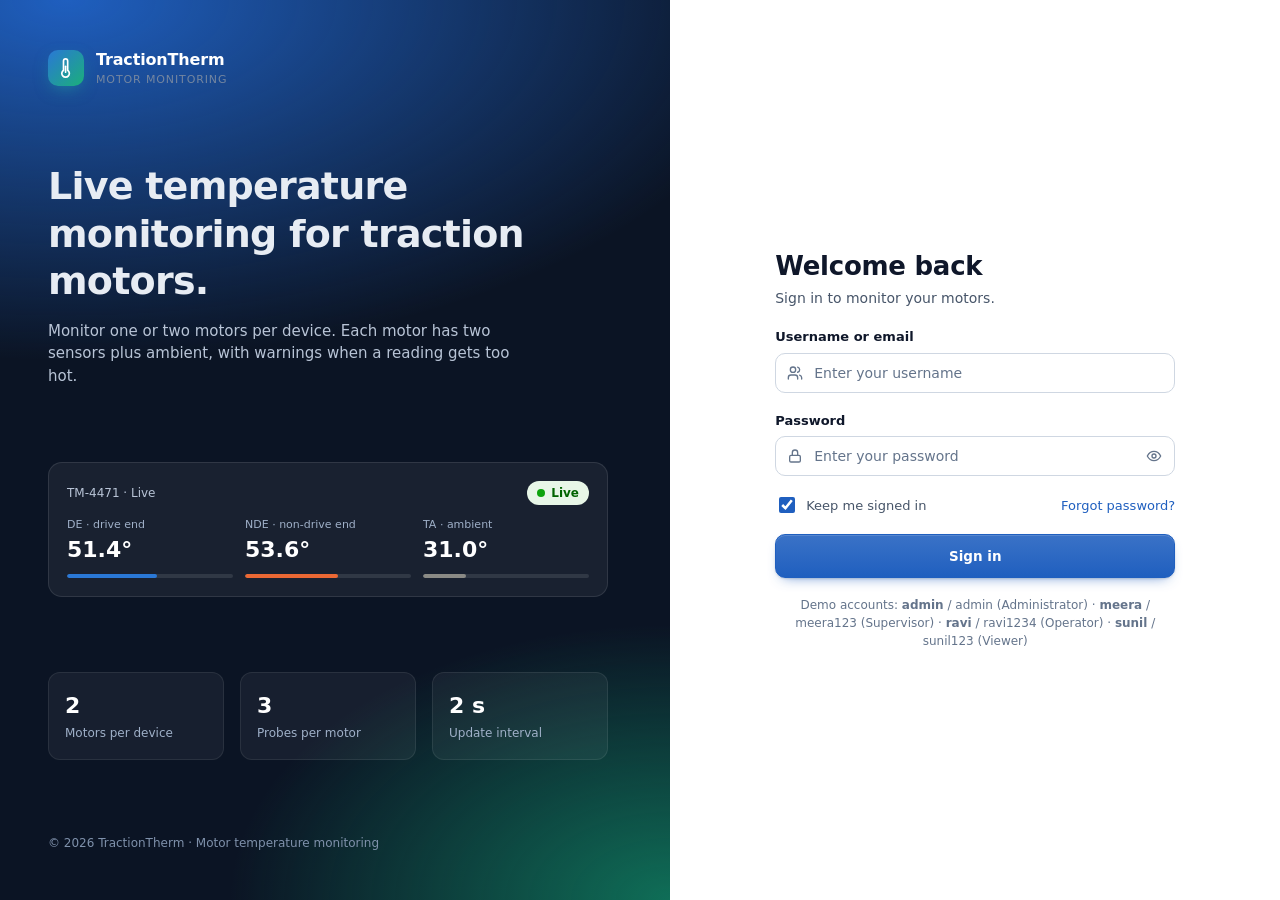
==== activity.html @ 3bf29962 "Condition type filters added" ====
<!doctype html>
<html lang="en">
<head>
  <meta charset="utf-8">
  <meta name="viewport" content="width=device-width, initial-scale=1">
  <title>Activity log · TractionTherm</title>
  <link rel="stylesheet" href="assets/css/style.css">
</head>
<body data-page="activity">
<div class="app">
  <aside class="sidebar" aria-label="Main navigation">
    <div class="brand">
      <div class="brand-mark"><i data-icon="thermo"></i></div>
      <div><div class="brand-name">TractionTherm</div><div class="brand-sub">Motor Monitoring</div></div>
    </div>
    <nav class="nav">
      <div class="nav-label">Monitoring</div>
      <a href="dashboard.html"><i data-icon="grid"></i>Dashboard<span class="count" data-alert-count hidden>0</span></a>
      <a href="monitor.html"><i data-icon="activity"></i>Monitor</a>
      <a href="reports.html"><i data-icon="report"></i>Reports</a>
      <div class="nav-label">Configuration</div>
      <a href="devices.html"><i data-icon="cpu"></i>Devices</a>
      <a href="motors.html"><i data-icon="motor"></i>Motors</a>
      <a href="settings.html"><i data-icon="sliders"></i>Settings</a>
      <div class="nav-label nav-admin">Administration</div>
      <a class="nav-admin" href="users.html"><i data-icon="users"></i>Users</a>
      <a class="nav-admin" href="roles.html"><i data-icon="key"></i>Roles &amp; Permissions</a>
      <a class="nav-act" href="activity.html" aria-current="page"><i data-icon="clock"></i>Activity log</a>
      <div class="nav-label">Account</div>
      <a href="index.html"><i data-icon="logout"></i>Sign out</a>
    </nav>
    <div class="sidebar-foot">
      <div class="sys-status"><span class="pulse"></span>Acquisition running</div>
      <div style="margin-top:4px">Sampling every 2 s · UI v1.0</div>
    </div>
  </aside>
  <div class="scrim"></div>

  <div class="main">
    <header class="topbar">
      <button class="icon-btn menu-btn" data-nav-toggle aria-label="Open menu"><i data-icon="menu"></i></button>
      <div class="topbar-title"><div class="crumbs">Administration</div><h1>Activity log</h1></div>
      <div class="topbar-actions">
        <span class="clock num" data-clock></span>
        <span class="live-tag hide-sm"><span class="pulse"></span>Live</span>
        <a class="icon-btn" href="dashboard.html" aria-label="Alerts"><i data-icon="bell"></i><span class="dot" data-alert-dot hidden></span></a>
        <button class="icon-btn" data-theme-toggle aria-label="Toggle theme"></button>
        <div class="user-chip"><span class="avatar">AP</span><span class="who"><b>Arun Prakash</b><span>Administrator</span></span></div>
      </div>
    </header>

    <main class="content">
      <div class="page-head">
        <div>
          <h2>Activity log</h2>
          <p>Everything done in TractionTherm · who did what, and when. Entries can't be edited or deleted.</p>
        </div>
        <div class="actions">
          <button class="btn btn-primary" id="actCsv" type="button"><i data-icon="download"></i>Download CSV</button>
        </div>
      </div>

      <section class="card summary-strip" id="actSummary" aria-label="Summary"></section>

      <section class="card card-body">
        <div class="toolbar act-filters">
          <div class="input-icon grow"><i data-icon="search"></i><input class="input" id="actSearch" type="search" placeholder="Search activity, motor, test ID, device or user" aria-label="Search activity"></div>
          <select class="select" id="actCat" aria-label="Category"></select>
          <select class="select" id="actUser" aria-label="User"></select>
          <select class="select" id="actPeriod" aria-label="Period">
            <option value="today">Today</option><option value="7">Last 7 days</option><option value="30">Last 30 days</option><option value="all" selected>All time</option>
          </select>
          <button class="btn btn-ghost btn-sm" id="actReset" type="button"><i data-icon="refresh"></i>Reset</button>
          <span class="muted" id="actCount" style="font-size:13px"></span>
        </div>
      </section>

      <section class="card">
        <div class="table-wrap">
          <table class="table responsive act-table">
            <thead><tr><th class="num">Time</th><th>User</th><th>Category</th><th>Activity</th></tr></thead>
            <tbody id="actRows" aria-live="polite"></tbody>
          </table>
        </div>
        <div class="card-foot" style="text-align:center"><button class="btn btn-sm" id="actMore" type="button" hidden>Show more</button></div>
      </section>
    </main>
  </div>
</div>
<script src="assets/js/app.js"></script>
</body>
</html>
---- assets/css/style.css ----
/* =========================================================
   TractionTherm — Train Motor Temperature Monitoring UI
   Shared stylesheet (all pages)
   ========================================================= */

/* ---------- Design tokens ---------- */
:root {
  color-scheme: light;
  --bg: #f3f5f8;
  --surface: #ffffff;
  --surface-2: #f7f9fb;
  --surface-3: #eef2f6;
  --border: #e2e7ee;
  --border-strong: #cfd7e2;
  --text: #0f172a;
  --text-2: #475569;
  --muted: #64748b;

  --primary: #1f5fbf;
  --primary-hover: #194f9f;
  --primary-soft: #e8f0fc;
  --primary-ink: #ffffff;

  --sidebar: #0d1726;
  --sidebar-2: #13213a;
  --sidebar-text: #b8c4d6;
  --sidebar-muted: #7486a0;

  /* status (fixed roles: always paired with icon + label) */
  --ok: #0ca30c;      --ok-text: #006300;   --ok-bg: #e7f6e7;
  --warn: #fab219;    --warn-text: #7a5000; --warn-bg: #fff4d9;
  --crit: #d03b3b;    --crit-text: #a92828; --crit-bg: #fcebeb;
  --off: #94a3b8;     --off-text: #475569;  --off-bg: #eef2f6;

  /* chart series: T1, T2, T3, T4 (validated for colour-blind separation), TA ambient = neutral */
  --series-1: #2a78d6;
  --series-2: #eb6834;
  --series-3: #1baf7a;
  --series-4: #a8388f;
  --series-amb: #8a8a85;
  --grid: #e1e0d9;
  --axis: #c3c2b7;
  --heat: #d9480f;   /* heatmap ramp end (mixed toward surface) */

  --radius-sm: 8px;
  --radius: 12px;
  --radius-lg: 16px;
  --shadow-sm: 0 1px 2px rgba(15, 23, 42, .06);
  --shadow: 0 1px 3px rgba(15, 23, 42, .06), 0 6px 16px -6px rgba(15, 23, 42, .08);
  --shadow-lg: 0 24px 48px -12px rgba(15, 23, 42, .25);

  --sidebar-w: 256px;
  --topbar-h: 64px;
  --font: system-ui, -apple-system, "Segoe UI", Roboto, "Helvetica Neue", Arial, sans-serif;
  --mono: ui-monospace, "SF Mono", "Cascadia Mono", Consolas, monospace;
}

@media (prefers-color-scheme: dark) {
  :root:not([data-theme="light"]) {
    color-scheme: dark;
    --bg: #0a111d;
    --surface: #111a29;
    --surface-2: #152033;
    --surface-3: #1b2840;
    --border: #22304a;
    --border-strong: #2e3e5c;
    --text: #e7ecf3;
    --text-2: #a9b5c7;
    --muted: #8593a8;
    --primary: #4b8df0;
    --primary-hover: #6aa1f3;
    --primary-soft: rgba(75, 141, 240, .14);
    --sidebar: #070d18;
    --sidebar-2: #0f1a2d;
    --ok-text: #3ccf3c;  --ok-bg: rgba(12, 163, 12, .16);
    --warn-text: #fab219; --warn-bg: rgba(250, 178, 25, .14);
    --crit-text: #f07c7c; --crit-bg: rgba(208, 59, 59, .18);
    --off-text: #a9b5c7; --off-bg: rgba(148, 163, 184, .12);
    --series-1: #3987e5;
    --series-2: #d95926;
    --series-3: #199e70;
    --series-4: #b84a9e;
    --series-amb: #9a9a94;
    --grid: #2c2c2a;
    --axis: #383835;
    --heat: #ff7a3d;
    --shadow: 0 1px 2px rgba(0, 0, 0, .4), 0 8px 20px -8px rgba(0, 0, 0, .5);
  }
}
:root[data-theme="dark"] {
  color-scheme: dark;
  --bg: #0a111d;
  --surface: #111a29;
  --surface-2: #152033;
  --surface-3: #1b2840;
  --border: #22304a;
  --border-strong: #2e3e5c;
  --text: #e7ecf3;
  --text-2: #a9b5c7;
  --muted: #8593a8;
  --primary: #4b8df0;
  --primary-hover: #6aa1f3;
  --primary-soft: rgba(75, 141, 240, .14);
  --sidebar: #070d18;
  --sidebar-2: #0f1a2d;
  --ok-text: #3ccf3c;  --ok-bg: rgba(12, 163, 12, .16);
  --warn-text: #fab219; --warn-bg: rgba(250, 178, 25, .14);
  --crit-text: #f07c7c; --crit-bg: rgba(208, 59, 59, .18);
  --off-text: #a9b5c7; --off-bg: rgba(148, 163, 184, .12);
  --series-1: #3987e5;
  --series-2: #d95926;
  --series-3: #199e70;
  --series-4: #b84a9e;
  --series-amb: #9a9a94;
  --grid: #2c2c2a;
  --axis: #383835;
  --heat: #ff7a3d;
  --shadow: 0 1px 2px rgba(0, 0, 0, .4), 0 8px 20px -8px rgba(0, 0, 0, .5);
}

/* ---------- Base ---------- */
*, *::before, *::after { box-sizing: border-box; }
html { -webkit-text-size-adjust: 100%; }
body {
  margin: 0;
  font-family: var(--font);
  font-size: 14px;
  line-height: 1.5;
  color: var(--text);
  background: var(--bg);
  -webkit-font-smoothing: antialiased;
}
h1, h2, h3, h4 { margin: 0; line-height: 1.25; font-weight: 650; letter-spacing: -.01em; }
p { margin: 0; }
a { color: var(--primary); text-decoration: none; }
a:hover { text-decoration: underline; }
img, svg { display: block; max-width: 100%; }
svg[aria-hidden="true"] { width: 1.15em; height: 1.15em; flex: none; }

button, input, select, textarea { font: inherit; color: inherit; }
:focus-visible { outline: 2px solid var(--primary); outline-offset: 2px; border-radius: 4px; }

.mono { font-family: var(--mono); font-size: .92em; }
.num { font-variant-numeric: tabular-nums; }
.muted { color: var(--muted); }

/* ---------- App shell ---------- */
.app { min-height: 100vh; display: flex; }

.sidebar {
  position: fixed; inset: 0 auto 0 0;
  width: var(--sidebar-w);
  background: var(--sidebar);
  color: var(--sidebar-text);
  display: flex; flex-direction: column;
  z-index: 40;
  transition: transform .25s ease;
}
.brand {
  display: flex; align-items: center; gap: 12px;
  height: var(--topbar-h);
  padding: 0 20px;
  border-bottom: 1px solid rgba(255, 255, 255, .06);
  color: #fff;
}
.brand-mark {
  width: 36px; height: 36px; flex: none;
  border-radius: 10px;
  display: grid; place-items: center;
  background: linear-gradient(135deg, #2a78d6, #1baf7a);
  color: #fff;
}
.brand-mark svg { width: 20px; height: 20px; }
.brand-name { font-weight: 700; font-size: 16px; letter-spacing: -.01em; }
.brand-sub { font-size: 11px; color: var(--sidebar-muted); text-transform: uppercase; letter-spacing: .08em; }

.nav { padding: 16px 12px; display: flex; flex-direction: column; gap: 2px; overflow-y: auto; flex: 1; }
.nav-label {
  font-size: 11px; text-transform: uppercase; letter-spacing: .08em;
  color: var(--sidebar-muted); padding: 14px 12px 6px;
}
.nav a {
  display: flex; align-items: center; gap: 12px;
  padding: 10px 12px;
  border-radius: 8px;
  color: var(--sidebar-text);
  font-weight: 500;
  text-decoration: none;
  transition: background .15s, color .15s;
}
.nav a svg { width: 18px; height: 18px; flex: none; opacity: .85; }
.nav a:hover { background: var(--sidebar-2); color: #fff; }
.nav a[aria-current="page"] { background: #1f5fbf; color: #fff; }
.nav a[aria-current="page"] svg { opacity: 1; }
.nav .count {
  margin-left: auto; font-size: 11px; font-weight: 600;
  padding: 1px 8px; border-radius: 999px;
  background: rgba(208, 59, 59, .9); color: #fff;
}
.sidebar-foot {
  padding: 16px;
  border-top: 1px solid rgba(255, 255, 255, .06);
  font-size: 12px; color: var(--sidebar-muted);
}
.sys-status { display: flex; align-items: center; gap: 8px; color: var(--sidebar-text); font-weight: 500; }

.main { flex: 1; min-width: 0; margin-left: var(--sidebar-w); display: flex; flex-direction: column; }

.topbar {
  position: sticky; top: 0; z-index: 30;
  height: var(--topbar-h);
  display: flex; align-items: center; gap: 16px;
  padding: 0 28px;
  background: color-mix(in srgb, var(--surface) 88%, transparent);
  backdrop-filter: saturate(1.4) blur(10px);
  -webkit-backdrop-filter: saturate(1.4) blur(10px);
  border-bottom: 1px solid var(--border);
}
.topbar-title { min-width: 0; }
.topbar-title h1 { font-size: 18px; white-space: nowrap; overflow: hidden; text-overflow: ellipsis; }
.crumbs { font-size: 12px; color: var(--muted); }
.topbar-actions { margin-left: auto; display: flex; align-items: center; gap: 8px; }
.clock { font-size: 13px; color: var(--text-2); padding: 0 8px; white-space: nowrap; }

.icon-btn {
  position: relative;
  width: 38px; height: 38px;
  display: inline-grid; place-items: center;
  border-radius: 10px;
  border: 1px solid var(--border);
  background: var(--surface);
  color: var(--text-2);
  cursor: pointer;
  transition: background .15s, color .15s, border-color .15s;
}
.icon-btn:hover { background: var(--surface-3); color: var(--text); }
.icon-btn svg { width: 18px; height: 18px; }
.icon-btn .dot {
  position: absolute; top: 7px; right: 8px;
  width: 8px; height: 8px; border-radius: 50%;
  background: var(--crit); box-shadow: 0 0 0 2px var(--surface);
}
.menu-btn { display: none; }

.user-chip {
  display: flex; align-items: center; gap: 10px;
  padding: 4px 10px 4px 4px;
  border-radius: 999px;
  border: 1px solid var(--border);
  background: var(--surface);
  color: var(--text);
  text-decoration: none;
}
.user-chip:hover { text-decoration: none; background: var(--surface-3); }
.avatar {
  width: 32px; height: 32px; flex: none;
  border-radius: 50%;
  display: grid; place-items: center;
  font-size: 12px; font-weight: 700;
  color: #fff;
  background: linear-gradient(135deg, #1f5fbf, #6250d6);
}
.user-chip .who { line-height: 1.2; }
.user-chip .who b { display: block; font-size: 13px; font-weight: 600; }
.user-chip .who span { font-size: 11px; color: var(--muted); }

.content { padding: 28px; display: flex; flex-direction: column; gap: 24px; max-width: 1600px; width: 100%; }

.scrim {
  position: fixed; inset: 0; z-index: 35;
  background: rgba(2, 6, 23, .5);
  opacity: 0; pointer-events: none;
  transition: opacity .2s;
}

/* ---------- Page header ---------- */
.page-head { display: flex; align-items: flex-end; justify-content: space-between; gap: 16px; flex-wrap: wrap; }
.page-head h2 { font-size: 22px; }
.page-head p { color: var(--text-2); margin-top: 4px; }
.page-head .actions { display: flex; gap: 8px; flex-wrap: wrap; }

/* ---------- Cards ---------- */
.card {
  background: var(--surface);
  border: 1px solid var(--border);
  border-radius: var(--radius);
  box-shadow: var(--shadow-sm);
  min-width: 0;
}
.card-head {
  display: flex; align-items: center; justify-content: space-between; gap: 12px;
  padding: 16px 20px;
  border-bottom: 1px solid var(--border);
  flex-wrap: wrap;
}
.card-head h3 { font-size: 15px; }
.card-head .sub { font-size: 12px; color: var(--muted); margin-top: 2px; }
.card-body { padding: 20px; }
.card-foot { padding: 12px 20px; border-top: 1px solid var(--border); display: flex; justify-content: flex-end; flex-wrap: wrap; gap: 8px; }

/* ---------- Grids ---------- */
.grid { display: grid; gap: 20px; }

.grid-devices { grid-template-columns: repeat(auto-fill, minmax(min(100%, 540px), 1fr)); }
.grid-device-cards { grid-template-columns: repeat(auto-fill, minmax(min(100%, 360px), 1fr)); }

.section-title { display: flex; align-items: baseline; justify-content: space-between; gap: 12px; margin-bottom: 12px; flex-wrap: wrap; }
.section-title h3 { font-size: 16px; }
.section-title span { font-size: 12px; color: var(--muted); }

.slot-list { list-style: none; margin: 0; padding: 6px 20px; flex: 1; }
.slot-list li { display: flex; align-items: center; gap: 12px; padding: 10px 0; border-bottom: 1px dashed var(--border); }
.slot-list li:last-child { border-bottom: 0; }
.slot-list li > div { min-width: 0; flex: 1; }
.slot-list li b { display: block; font-size: 13px; }
.slot-list li span:not(.badge):not(.device-ico) { font-size: 12px; color: var(--muted); }
.slot-list .device-ico svg { width: 16px; height: 16px; }

/* ---------- Badges / status ---------- */
.badge {
  display: inline-flex; align-items: center; gap: 6px;
  padding: 3px 10px;
  border-radius: 999px;
  font-size: 12px; font-weight: 600;
  white-space: nowrap;
  background: var(--surface-3); color: var(--text-2);
}
.badge svg { width: 13px; height: 13px; }
.badge.ok { background: var(--ok-bg); color: var(--ok-text); }
.badge.warn { background: var(--warn-bg); color: var(--warn-text); }
.badge.crit { background: var(--crit-bg); color: var(--crit-text); }
.badge.off { background: var(--off-bg); color: var(--off-text); }

.pulse {
  width: 8px; height: 8px; border-radius: 50%; flex: none;
  background: var(--ok);
  box-shadow: 0 0 0 0 rgba(12, 163, 12, .6);
  animation: pulse 2s infinite;
}
.pulse.off { background: var(--off); animation: none; box-shadow: none; }
@keyframes pulse {
  0% { box-shadow: 0 0 0 0 rgba(12, 163, 12, .55); }
  70% { box-shadow: 0 0 0 8px rgba(12, 163, 12, 0); }
  100% { box-shadow: 0 0 0 0 rgba(12, 163, 12, 0); }
}
.live-tag {
  display: inline-flex; align-items: center; gap: 8px;
  font-size: 12px; font-weight: 600; color: var(--ok-text);
  padding: 6px 12px; border-radius: 999px; background: var(--ok-bg);
}

/* ---------- Buttons ---------- */
.btn {
  display: inline-flex; align-items: center; justify-content: center; gap: 8px;
  height: 38px; padding: 0 16px;
  border-radius: 10px;
  border: 1px solid var(--border-strong);
  background: var(--surface);
  color: var(--text);
  font-weight: 600; font-size: 13.5px;
  cursor: pointer;
  white-space: nowrap;
  text-decoration: none;
  transition: background .15s, border-color .15s, color .15s, box-shadow .15s;
}
.btn:hover { background: var(--surface-3); text-decoration: none; }
.btn svg { width: 16px; height: 16px; }
.btn-primary { background: var(--primary); border-color: var(--primary); color: var(--primary-ink); }
.btn-primary:hover { background: var(--primary-hover); border-color: var(--primary-hover); }
/* draws the eye to a button after arriving from a link (e.g. a motor's report) */
.btn.is-flash { animation: btnFlash 0.8s ease-out 3; }
@keyframes btnFlash { 0% { box-shadow: 0 0 0 0 color-mix(in srgb, var(--primary) 60%, transparent); } 100% { box-shadow: 0 0 0 10px transparent; } }
@media (prefers-reduced-motion: reduce) { .btn.is-flash { animation: none; outline: 2px solid var(--primary); outline-offset: 2px; } }
.btn-danger { color: var(--crit-text); }
.btn-danger:hover { background: var(--crit-bg); border-color: var(--crit); }
.btn-ghost { border-color: transparent; background: transparent; color: var(--text-2); }
.btn-ghost:hover { background: var(--surface-3); color: var(--text); }
.btn-sm { height: 32px; padding: 0 12px; font-size: 12.5px; border-radius: 8px; }
.btn-block { width: 100%; height: 44px; }

/* ---------- Forms ---------- */
.field { display: flex; flex-direction: column; gap: 6px; min-width: 0; }
.field label, .field .label { font-size: 13px; font-weight: 600; color: var(--text); }
.field .hint { font-size: 12px; color: var(--muted); }
.input, .select {
  width: 100%; height: 40px;
  padding: 0 12px;
  border-radius: 10px;
  border: 1px solid var(--border-strong);
  background: var(--surface);
  color: var(--text);
  transition: border-color .15s, box-shadow .15s;
}
.select {
  appearance: none;
  padding-right: 36px;
  background-image: url("data:image/svg+xml,%3Csvg xmlns='http://www.w3.org/2000/svg' viewBox='0 0 24 24' fill='none' stroke='%2364748b' stroke-width='2' stroke-linecap='round' stroke-linejoin='round'%3E%3Cpath d='m6 9 6 6 6-6'/%3E%3C/svg%3E");
  background-repeat: no-repeat; background-position: right 10px center; background-size: 16px;
}
.input:focus, .select:focus { outline: none; border-color: var(--primary); box-shadow: 0 0 0 3px var(--primary-soft); }
.input::placeholder { color: var(--muted); }
.input-icon { position: relative; }
/* "Search in" picker joined to the search box */
.search-scope { display: flex; }
.search-scope .select { width: auto; flex: none; min-width: 150px; border-top-right-radius: 0; border-bottom-right-radius: 0; background-color: var(--surface-2); }
.search-scope .input-icon { flex: 1; min-width: 0; margin-left: -1px; }
.search-scope .input { border-top-left-radius: 0; border-bottom-left-radius: 0; }
.search-scope .select:focus, .search-scope .input:focus { position: relative; z-index: 1; }
@media (max-width: 480px) { .search-scope .select { min-width: 0; max-width: 42%; } }
.input-icon > svg { position: absolute; left: 12px; top: 50%; transform: translateY(-50%); width: 16px; height: 16px; color: var(--muted); pointer-events: none; }
.input-icon .input { padding-left: 38px; }
.input-icon .trail {
  position: absolute; right: 6px; top: 50%; transform: translateY(-50%);
  border: 0; background: none; color: var(--muted); cursor: pointer;
  width: 30px; height: 30px; display: grid; place-items: center; border-radius: 6px;
}
.input-icon .trail svg { width: 16px; height: 16px; }
.form-grid { display: grid; grid-template-columns: repeat(2, minmax(0, 1fr)); gap: 16px; }
.form-grid .full { grid-column: 1 / -1; }
.check { display: inline-flex; align-items: center; gap: 8px; font-size: 13px; color: var(--text-2); cursor: pointer; }
.check input { width: 16px; height: 16px; accent-color: var(--primary); }

.segmented {
  display: inline-flex; padding: 3px; gap: 3px;
  border-radius: 10px; background: var(--surface-3);
  border: 1px solid var(--border);
}
.segmented input { position: absolute; opacity: 0; pointer-events: none; }
.segmented label {
  padding: 6px 14px; border-radius: 8px;
  font-size: 13px; font-weight: 600; color: var(--text-2);
  cursor: pointer; white-space: nowrap;
}
.segmented input:checked + label { background: var(--surface); color: var(--text); box-shadow: var(--shadow-sm); }
.segmented input:focus-visible + label { outline: 2px solid var(--primary); }

.toolbar { display: flex; gap: 12px; align-items: center; flex-wrap: wrap; }
.toolbar .grow { flex: 1 1 240px; }

.fieldset {
  border: 1px solid var(--border); border-radius: var(--radius-sm);
  padding: 14px 16px 16px; margin: 0;
  display: grid; gap: 12px;
}
.fieldset legend { padding: 0 6px; font-size: 12px; font-weight: 700; color: var(--muted); text-transform: uppercase; letter-spacing: .06em; }
.fieldset[disabled] { opacity: .5; }

/* ---------- Tables ---------- */
.table-wrap { overflow-x: auto; }
.table { width: 100%; border-collapse: collapse; font-size: 13.5px; }
.table th {
  text-align: left; font-weight: 600; font-size: 12px;
  color: var(--muted); text-transform: uppercase; letter-spacing: .05em;
  padding: 12px 20px;
  background: var(--surface-2);
  border-bottom: 1px solid var(--border);
  white-space: nowrap;
}
.table td { padding: 14px 20px; border-bottom: 1px solid var(--border); vertical-align: middle; }
.table tr:last-child td { border-bottom: 0; }
.table tbody tr:hover { background: var(--surface-2); }
.table .num { text-align: right; white-space: nowrap; }

.row-actions { display: flex; gap: 4px; justify-content: flex-end; flex-wrap: nowrap; }

/* ---------- Device / motor panels ---------- */
.device-card { display: flex; flex-direction: column; }
.device-card .card-head { align-items: flex-start; }
.device-title { display: flex; align-items: center; gap: 12px; min-width: 0; }
.device-ico {
  width: 40px; height: 40px; flex: none; border-radius: 10px;
  display: grid; place-items: center;
  background: var(--primary-soft); color: var(--primary);
}
.device-ico svg { width: 20px; height: 20px; }
.device-title h3 { font-size: 15px; }
.device-title .sub { font-size: 12px; color: var(--muted); }

.motor-slots { display: grid; grid-template-columns: repeat(2, minmax(0, 1fr)); gap: 16px; padding: 20px; }

.motor-panel {
  border: 1px solid var(--border);
  border-radius: var(--radius-sm);
  background: var(--surface-2);
  overflow: hidden;
  display: flex; flex-direction: column;
}
.motor-panel.is-warn { border-color: color-mix(in srgb, var(--warn) 55%, var(--border)); }
.motor-panel.is-crit { border-color: color-mix(in srgb, var(--crit) 55%, var(--border)); }
.motor-panel-head {
  display: flex; align-items: center; justify-content: space-between; gap: 8px;
  padding: 12px 14px;
  border-bottom: 1px solid var(--border);
  background: var(--surface);
}
.motor-panel-head b { font-size: 14px; }
.motor-panel-head .slot { font-size: 11px; color: var(--muted); text-transform: uppercase; letter-spacing: .06em; display: block; }

.t-warn { color: var(--warn-text); }
.t-crit { color: var(--crit-text); }
.motor-panel-foot { margin-top: auto; padding: 10px 14px; border-top: 1px solid var(--border); display: flex; justify-content: space-between; align-items: center; font-size: 12px; color: var(--muted); gap: 8px; }

.empty-slot {
  border: 1.5px dashed var(--border-strong);
  border-radius: var(--radius-sm);
  display: grid; place-items: center; text-align: center;
  padding: 24px; color: var(--muted); min-height: 160px;
  gap: 6px; font-size: 13px;
}
.empty-slot svg { width: 24px; height: 24px; margin: 0 auto; }

.offline-mask { padding: 32px 20px; text-align: center; color: var(--muted); }
.offline-mask svg { width: 28px; height: 28px; margin: 0 auto 8px; }

.meta-list { display: grid; grid-template-columns: repeat(2, minmax(0, 1fr)); gap: 12px 16px; padding: 16px 20px; border-bottom: 1px solid var(--border); font-size: 13px; }
.meta-list dt { font-size: 11px; color: var(--muted); text-transform: uppercase; letter-spacing: .05em; }
.meta-list dd { margin: 2px 0 0; font-weight: 600; min-width: 0; overflow: hidden; text-overflow: ellipsis; white-space: nowrap; }

.signal { display: inline-flex; align-items: flex-end; gap: 2px; height: 14px; }
.signal i { width: 3px; background: var(--border-strong); border-radius: 1px; }
.signal i:nth-child(1) { height: 4px; } .signal i:nth-child(2) { height: 7px; }
.signal i:nth-child(3) { height: 10px; } .signal i:nth-child(4) { height: 14px; }
.signal i.on { background: var(--ok); }

/* ---------- Readings: large digital values ---------- */
.readings { display: grid; grid-template-columns: repeat(3, minmax(0, 1fr)); }
.reading { padding: 14px 14px 12px; min-width: 0; display: flex; flex-direction: column; gap: 2px; }
.reading + .reading { border-left: 1px solid var(--border); }
.reading.amb { background: color-mix(in srgb, var(--surface-3) 45%, transparent); }
.r-label { font-size: 12px; font-weight: 700; color: var(--text-2); text-transform: uppercase; letter-spacing: .05em; line-height: 1.3; }
.r-label small { display: block; font-size: 11px; font-weight: 500; text-transform: none; letter-spacing: 0; color: var(--muted); white-space: nowrap; overflow: hidden; text-overflow: ellipsis; }
.r-value { font-size: 30px; font-weight: 700; letter-spacing: -.02em; line-height: 1.15; margin-top: 6px; font-family: var(--mono); }
.r-value small { font-size: 14px; font-weight: 500; color: var(--muted); margin-left: 3px; font-family: var(--font); }
.r-sub { font-size: 12px; font-weight: 600; color: var(--text-2); }
.readings.lg { border-top: 1px solid var(--border); border-bottom: 1px solid var(--border); }
.readings.lg .reading { padding: 22px 24px 18px; }
.readings.lg .r-value { font-size: 48px; }
.readings.lg .r-value small { font-size: 18px; }
.readings.lg .r-sub { font-size: 14px; }
.motor-panel .readings { grid-template-columns: minmax(0, 1fr); border-bottom: 1px solid var(--border); background: var(--surface); }
.modal-body .readings { border: 1px solid var(--border); border-radius: var(--radius-sm); overflow: hidden; }

.verdict-pill { display: inline-flex; align-items: center; gap: 6px; padding: 5px 12px; border-radius: 8px; font-size: 13px; font-weight: 800; letter-spacing: .02em; text-transform: uppercase; white-space: nowrap; }
.verdict-pill svg { width: 15px; height: 15px; }
.verdict-pill.ok { background: var(--ok); color: #fff; }
.verdict-pill.warn { background: var(--warn); color: #0b0b0b; }
.verdict-pill.crit { background: var(--crit); color: #fff; }
.verdict-pill.off { background: var(--off-bg); color: var(--off-text); }

/* alarm banner: only motors that need action */
.alarm-bar { display: grid; gap: 8px; }
.alarm-row { display: grid; grid-template-columns: auto auto auto minmax(0, 1fr) auto; align-items: center; gap: 12px; padding: 12px 16px; border-radius: var(--radius); color: var(--text); text-decoration: none; border: 1px solid; }
.alarm-row:hover { text-decoration: none; filter: brightness(.98); }
.alarm-row svg { width: 20px; height: 20px; }
.alarm-row.crit { background: var(--crit-bg); border-color: color-mix(in srgb, var(--crit) 45%, transparent); }
.alarm-row.crit svg, .alarm-row.crit em { color: var(--crit-text); }
.alarm-row.warn { background: var(--warn-bg); border-color: color-mix(in srgb, var(--warn) 55%, transparent); }
.alarm-row.warn svg, .alarm-row.warn em { color: var(--warn-text); }
.alarm-row b { font-size: 15px; }
.alarm-where { font-size: 13px; color: var(--text-2); white-space: nowrap; }
.alarm-reason { font-size: 13px; color: var(--text); min-width: 0; overflow: hidden; text-overflow: ellipsis; white-space: nowrap; }
.alarm-row em { font-style: normal; font-weight: 800; font-size: 13px; text-transform: uppercase; letter-spacing: .03em; }

/* motor page header */
.motor-hero-card { overflow: hidden; }
.mh-top { display: flex; justify-content: space-between; align-items: flex-start; gap: 16px; padding: 20px 24px; flex-wrap: wrap; }
.mh-top h2 { font-size: 24px; font-family: var(--mono); letter-spacing: -.01em; }
.mh-verdict { display: flex; flex-direction: column; align-items: flex-end; gap: 6px; max-width: 420px; text-align: right; font-size: 13px; color: var(--text-2); }
.mh-verdict .verdict-pill { font-size: 16px; padding: 8px 16px; }
.mh-verdict .verdict-pill svg { width: 18px; height: 18px; }
.mh-foot { display: flex; flex-wrap: wrap; align-items: center; gap: 10px 24px; padding: 14px 24px; font-size: 13px; color: var(--text-2); }
.mh-foot b { color: var(--text); }
.mh-limits { flex: 1 1 320px; color: var(--muted); }
.mh-actions { display: flex; gap: 8px; }

/* ---------- Summary strip ---------- */

.summary-strip { display: grid; grid-template-columns: repeat(4, minmax(0, 1fr)); }
.summary-strip > div { padding: 18px 20px; border-right: 1px solid var(--border); }
.summary-strip > div:last-child { border-right: 0; }
.summary-strip span { font-size: 12px; color: var(--muted); display: flex; align-items: center; gap: 6px; }
.summary-strip b { font-size: 26px; display: block; margin-top: 4px; font-variant-numeric: tabular-nums; }
.summary-strip b small { font-size: 13px; font-weight: 500; color: var(--muted); line-height: 1.35; display: inline-block; }
.cell-stack { min-width: 0; }

/* ---------- Dialog ---------- */
dialog.modal {
  width: min(640px, calc(100vw - 32px));
  max-height: calc(100vh - 48px);
  padding: 0;
  border: 1px solid var(--border);
  border-radius: var(--radius-lg);
  background: var(--surface);
  color: var(--text);
  box-shadow: var(--shadow-lg);
}
dialog.modal::backdrop { background: rgba(2, 6, 23, .55); backdrop-filter: blur(2px); }
dialog.modal[open] { animation: pop .18s ease-out; display: flex; flex-direction: column; }
@keyframes pop { from { opacity: 0; transform: translateY(8px) scale(.98); } to { opacity: 1; transform: none; } }
.modal-head { display: flex; align-items: flex-start; justify-content: space-between; gap: 12px; padding: 20px 24px; border-bottom: 1px solid var(--border); }
.modal-head h3 { font-size: 17px; }
.modal-head p { font-size: 13px; color: var(--muted); margin-top: 2px; }
.modal-body { padding: 20px 24px; overflow-y: auto; min-height: 0; flex: 1 1 auto; display: grid; gap: 16px; }
.modal-foot { display: flex; justify-content: flex-end; gap: 8px; padding: 16px 24px; border-top: 1px solid var(--border); background: var(--surface-2); border-radius: 0 0 var(--radius-lg) var(--radius-lg); }

/* ---------- CRUD: dialogs, details, actions ---------- */
[hidden] { display: none !important; }
dialog.modal.small { width: min(420px, calc(100vw - 32px)); }
.confirm-box { margin: 0; padding: 28px 24px 20px; text-align: center; display: grid; gap: 10px; justify-items: center; }
.confirm-box h3 { font-size: 17px; }
.confirm-box p { color: var(--text-2); font-size: 13.5px; }
.confirm-ico { width: 52px; height: 52px; border-radius: 50%; display: grid; place-items: center; margin-bottom: 4px; }
.confirm-ico svg { width: 24px; height: 24px; }
.confirm-ico.crit { background: var(--crit-bg); color: var(--crit-text); }
.confirm-ico.warn { background: var(--warn-bg); color: var(--warn-text); }
.confirm-actions { display: grid; grid-template-columns: 1fr 1fr; gap: 8px; width: 100%; margin-top: 10px; }
.btn-danger-solid { background: var(--crit); border-color: var(--crit); color: #fff; }
.btn-danger-solid:hover { background: #b32f2f; border-color: #b32f2f; }
.btn:disabled { opacity: .45; cursor: not-allowed; }
.btn.btn-danger:disabled:hover { background: transparent; border-color: transparent; }

.detail-list { display: grid; grid-template-columns: repeat(2, minmax(0, 1fr)); gap: 14px 20px; margin: 0; }
.detail-list dt { font-size: 11px; color: var(--muted); text-transform: uppercase; letter-spacing: .05em; }
.detail-list dd { margin: 3px 0 0; font-weight: 600; min-width: 0; overflow-wrap: anywhere; }
.detail-title { font-size: 12px; font-weight: 700; color: var(--muted); text-transform: uppercase; letter-spacing: .06em; margin-bottom: 8px; }
.detail-slots { list-style: none; margin: 0; padding: 0; border: 1px solid var(--border); border-radius: var(--radius-sm); }
.detail-slots li { display: grid; grid-template-columns: 56px minmax(0, 1fr) auto auto; gap: 12px; align-items: center; padding: 10px 14px; font-size: 13px; }
.detail-slots li + li { border-top: 1px solid var(--border); }

.avatar.lg { width: 52px; height: 52px; font-size: 17px; }

.link-btn { border: 0; background: none; padding: 0; font: inherit; font-weight: 600; color: var(--text); cursor: pointer; text-align: left; }
.link-btn:hover { color: var(--primary); text-decoration: underline; }
.slot-link { border: 0; background: none; padding: 0; text-align: left; cursor: pointer; min-width: 0; flex: 1; color: inherit; }
.slot-link b { display: block; font-size: 13px; }
.slot-link span { font-size: 12px; color: var(--muted); }
.slot-link:hover b { color: var(--primary); text-decoration: underline; }

.table tr.is-active { background: var(--primary-soft); }
.table tr.is-active:hover { background: var(--primary-soft); }
.empty-state { padding: 40px 20px; text-align: center; display: grid; justify-items: center; gap: 8px; color: var(--text-2); }
.empty-state > svg { width: 36px; height: 36px; color: var(--muted); }
.empty-state h3 { font-size: 16px; color: var(--text); }
.empty-state .btn { margin-top: 6px; }
.input-unit { position: relative; }
.input-unit .input { padding-right: 44px; }
.input-unit span { position: absolute; right: 12px; top: 50%; transform: translateY(-50%); font-size: 12px; color: var(--muted); pointer-events: none; }
.switch-row { height: 40px; }
.card-head .toolbar .input-icon { width: 220px; }

/* ---------- Toast ---------- */
.toast {
  position: fixed; right: 20px; bottom: 20px; z-index: 60;
  display: flex; align-items: center; gap: 10px;
  padding: 12px 16px; border-radius: 12px;
  background: #0f172a; color: #fff;
  box-shadow: var(--shadow-lg);
  font-size: 13px; font-weight: 500;
  transform: translateY(20px); opacity: 0; pointer-events: none;
  transition: transform .2s, opacity .2s;
}
.toast.show { transform: none; opacity: 1; }
.toast svg { width: 18px; height: 18px; color: #3ccf3c; }

/* ---------- Login ---------- */
.auth { min-height: 100vh; display: grid; grid-template-columns: minmax(0, 1.1fr) minmax(0, 1fr); }
.auth-visual {
  position: relative; overflow: hidden;
  background: radial-gradient(1200px 600px at 10% 0%, #1f5fbf 0%, transparent 60%),
              radial-gradient(800px 500px at 100% 100%, #0f6e57 0%, transparent 55%),
              #0b1424;
  color: #e7ecf3;
  padding: 48px;
  display: flex; flex-direction: column; justify-content: space-between; gap: 40px;
}
.auth-visual .brand { padding: 0; height: auto; border: 0; }
.auth-visual h2 { font-size: clamp(26px, 3vw, 38px); font-weight: 700; letter-spacing: -.02em; max-width: 520px; }
.auth-visual p.lead { color: #b8c4d6; font-size: 15px; max-width: 480px; margin-top: 14px; }
.auth-stats { display: grid; grid-template-columns: repeat(3, minmax(0, 1fr)); gap: 16px; max-width: 560px; }
.auth-stats div { padding: 16px; border-radius: 12px; background: rgba(255, 255, 255, .05); border: 1px solid rgba(255, 255, 255, .08); }
.auth-stats b { font-size: 22px; display: block; color: #fff; }
.auth-stats span { font-size: 12px; color: #9fb0c8; }
.auth-preview {
  max-width: 560px;
  padding: 18px; border-radius: 14px;
  background: rgba(255, 255, 255, .06); border: 1px solid rgba(255, 255, 255, .1);
  display: grid; grid-template-columns: repeat(3, minmax(0, 1fr)); gap: 12px;
}
.auth-preview .pv span { font-size: 11px; color: #9fb0c8; display: block; }
.auth-preview .pv b { font-size: 22px; color: #fff; font-variant-numeric: tabular-nums; }
.auth-preview .pv i { display: block; height: 4px; border-radius: 4px; margin-top: 8px; background: rgba(255, 255, 255, .1); overflow: hidden; }
.auth-preview .pv i::after { content: ""; display: block; height: 100%; width: var(--w, 50%); background: var(--c, #2a78d6); border-radius: 4px; }
.auth-preview .hd { grid-column: 1 / -1; display: flex; justify-content: space-between; align-items: center; font-size: 12px; color: #b8c4d6; }
.auth-foot { font-size: 12px; color: #7f91ab; }

.auth-form-wrap { display: grid; place-items: center; padding: 48px 24px; background: var(--surface); }
.auth-form { width: 100%; max-width: 400px; display: flex; flex-direction: column; gap: 18px; }
.auth-form h1 { font-size: 26px; }
.auth-form .lead { color: var(--text-2); margin-top: 6px; }
.auth-row { display: flex; justify-content: space-between; align-items: center; gap: 12px; flex-wrap: wrap; font-size: 13px; }
.divider { display: flex; align-items: center; gap: 12px; color: var(--muted); font-size: 12px; }
.divider::before, .divider::after { content: ""; flex: 1; height: 1px; background: var(--border); }
.form-error { display: none; padding: 10px 12px; border-radius: 10px; background: var(--crit-bg); color: var(--crit-text); font-size: 13px; font-weight: 500; }
.form-error.show { display: block; }
.mobile-brand { display: none; align-items: center; gap: 10px; }
.mobile-brand .brand-name { color: var(--text); }

/* =========================================================
   Responsive
   ========================================================= */

@media (max-width: 1200px) {

  .clock { display: none; }
}

/* Tablet: off-canvas sidebar */
@media (max-width: 1024px) {
  .sidebar { transform: translateX(-100%); box-shadow: var(--shadow-lg); }
  .nav-open .sidebar { transform: none; }
  .nav-open .scrim { opacity: 1; pointer-events: auto; }
  .main { margin-left: 0; }
  .menu-btn { display: inline-grid; }
  .topbar { padding: 0 20px; }
  .content { padding: 24px 20px; }
  .auth { grid-template-columns: 1fr; }
  .auth-visual { display: none; }
  .mobile-brand { display: flex; }
  .summary-strip { grid-template-columns: repeat(2, minmax(0, 1fr)); }
  .summary-strip > div:nth-child(2) { border-right: 0; }
  .summary-strip > div:nth-child(-n+2) { border-bottom: 1px solid var(--border); }
}

@media (max-width: 860px) {

  .user-chip .who { display: none; }
  .user-chip { padding: 3px; }

}

/* Phone */
@media (max-width: 640px) {
  body { font-size: 14px; }
  .topbar { padding: 0 16px; gap: 10px; }
  .topbar .crumbs { display: none; }
  .topbar-actions .hide-sm { display: none; }
  .content { padding: 20px 16px; gap: 20px; }
  .grid { gap: 16px; }

  .card-foot { padding: 12px 16px; }
  .device-card .card-foot .btn { flex: 1 1 auto; }
  .device-card .card-foot .btn-ghost { border-color: var(--border-strong); }

  .detail-list { grid-template-columns: minmax(0, 1fr); }
  .detail-slots li { grid-template-columns: 48px minmax(0, 1fr) auto; }
  .detail-slots li > .num { grid-column: 2 / -1; grid-row: 2; font-size: 12px; color: var(--text-2); }
  .card-head .toolbar, .card-head .toolbar .input-icon { width: 100%; }
  .card-head .toolbar .input-icon { flex: 1 1 160px; }

  .confirm-actions .btn { width: 100%; }

  .card-head { padding: 14px 16px; }
  .card-body { padding: 16px; }
  .motor-slots { grid-template-columns: minmax(0, 1fr); padding: 16px; }
  .meta-list { padding: 14px 16px; }

  .page-head h2 { font-size: 19px; }
  .page-head .actions { width: 100%; }
  .page-head .actions .btn { flex: 1; }
  .form-grid { grid-template-columns: minmax(0, 1fr); }
  .modal-head, .modal-body, .modal-foot { padding-left: 16px; padding-right: 16px; }
  .modal-foot { flex-wrap: wrap; }
  .modal-foot .btn { flex: 1; }
  /* a secondary action (Reset defaults, Register new motor) gets its own row below the main buttons */
  .modal-foot .btn-ghost { flex: 1 0 100%; order: 2; margin-right: 0 !important; }
  .toast { left: 16px; right: 16px; }

  /* tables become stacked cards */
  .table.responsive thead { display: none; }
  .table.responsive, .table.responsive tbody, .table.responsive tr, .table.responsive td { display: block; width: 100%; }
  .table.responsive tr { padding: 12px 16px; border-bottom: 1px solid var(--border); }
  .table.responsive tr:last-child { border-bottom: 0; }
  .table.responsive td { display: flex; justify-content: space-between; align-items: center; gap: 12px; padding: 6px 0; border: 0; text-align: right; }
  .table.responsive td::before { content: attr(data-label); font-size: 12px; font-weight: 600; color: var(--muted); text-align: left; flex: none; }
  .table.responsive td.lead-cell { padding-bottom: 10px; justify-content: flex-start; text-align: left; }
  .table.responsive td.lead-cell::before { display: none; }
  .table.responsive td .row-actions { justify-content: flex-end; }
  .summary-strip b { font-size: 22px; }

}

@media (prefers-reduced-motion: reduce) {
  *, *::before, *::after { animation: none !important; transition: none !important; }
}

@media print {
  .sidebar, .topbar, .page-head .actions, .toolbar, .toast, .viz-tip { display: none !important; }
  .main { margin-left: 0; }
  .card { box-shadow: none; break-inside: avoid; }
}

/* ---------- Readings / alarms on small screens ---------- */
@media (max-width: 860px) {
  .readings.lg .r-value { font-size: 38px; }
  .readings.lg .reading { padding: 18px 16px 14px; }
  .alarm-row { grid-template-columns: auto auto minmax(0, 1fr) auto; }
  .alarm-where { display: none; }
}
@media (max-width: 640px) {
  .reading { padding: 12px 10px 10px; }
  .r-label { font-size: 11px; }
  .r-label small { display: none; }
  .r-value { font-size: 22px; }
  .r-value small { font-size: 11px; margin-left: 1px; }
  .r-sub { font-size: 11px; }
  .readings.lg .reading { padding: 14px 10px 12px; }
  .readings.lg .r-value { font-size: 26px; }
  .readings.lg .r-value small { font-size: 12px; }
  .readings.lg .r-sub { font-size: 12px; }
  .mh-top, .mh-foot { padding-left: 16px; padding-right: 16px; }
  .mh-verdict { align-items: flex-start; text-align: left; max-width: none; }
  .mh-actions { width: 100%; }
  .mh-actions .btn { flex: 1; }
  .alarm-row { grid-template-columns: auto minmax(0, 1fr) auto; row-gap: 2px; padding: 10px 12px; }
  .alarm-reason { grid-column: 2 / -1; white-space: normal; font-size: 12px; }

}
@media (max-width: 360px) {
  .r-value { font-size: 19px; }
  .readings.lg .r-value { font-size: 22px; }
}

/* motor cards on the dashboard: readings stacked as meter rows (label left, value right) */
.motor-panel .reading { display: grid; grid-template-columns: minmax(0, 1fr) auto; grid-template-areas: "label value" "sub value"; align-items: center; column-gap: 12px; padding: 10px 14px; }
.motor-panel .reading + .reading { border-left: 0; border-top: 1px solid var(--border); }
.motor-panel .r-label { grid-area: label; }
.motor-panel .r-label small { display: none; }
.motor-panel .r-value { grid-area: value; margin: 0; font-size: 26px; text-align: right; }
.motor-panel .r-sub { grid-area: sub; }
@media (max-width: 640px) {
  .motor-panel .r-value { font-size: 24px; }
  .motor-panel .r-value small { font-size: 12px; }
}

/* motor register: keep IDs on one line; drop secondary columns on tablet / phone */
#motorTable .lead-cell b { white-space: nowrap; }
.col-alt { display: none; }
@media (max-width: 1100px) {
  .col-opt { display: none !important; }
  .col-alt { display: inline; }
}

/* phone alarm rows: icon · motor · result on the first line, reason underneath */
@media (max-width: 640px) {
  .alarm-row > svg { grid-column: 1; grid-row: 1; }
  .alarm-row > b { grid-column: 2; grid-row: 1; }
  .alarm-row > em { grid-column: 3; grid-row: 1; }
  .alarm-row > .alarm-reason { grid-column: 2 / -1; grid-row: 2; }
}

/* =========================================================
   Graphs
   ========================================================= */
.legend { display: flex; gap: 14px; flex-wrap: wrap; font-size: 12px; color: var(--text-2); }
.legend span { display: inline-flex; align-items: center; gap: 6px; }
.legend i { width: 14px; height: 3px; border-radius: 2px; display: inline-block; }
.legend i.dash { height: 0; border-top: 2px dashed var(--crit); background: none; }

/* line chart */
.chart { position: relative; width: 100%; }
.chart svg { width: 100%; height: auto; display: block; overflow: visible; }
.chart .gridline { stroke: var(--grid); stroke-width: 1; }
.chart .baseline { stroke: var(--axis); stroke-width: 1; }
.chart .tick-label { fill: var(--muted); font-size: 11px; font-variant-numeric: tabular-nums; }
.chart .line { fill: none; stroke-width: 2; stroke-linejoin: round; stroke-linecap: round; }
.chart .end-label { font-size: 11px; font-weight: 600; fill: var(--text-2); font-variant-numeric: tabular-nums; }
.chart .limit { stroke: var(--crit); stroke-width: 1.5; stroke-dasharray: 6 4; }
.chart .limit-warn { stroke: var(--warn); stroke-width: 1.5; stroke-dasharray: 6 4; }
.chart .limit-label { font-size: 11px; font-weight: 600; paint-order: stroke; stroke: var(--surface); stroke-width: 3px; }
.chart .limit-t { fill: var(--crit-text); }
.chart .limit-warn-t { fill: var(--warn-text); }
.chart .crosshair { stroke: var(--text-2); stroke-width: 1; opacity: .5; }
.chart .hover-dot { stroke: var(--surface); stroke-width: 2; }
.chart-tip { position: absolute; z-index: 5; pointer-events: none; min-width: 170px; padding: 10px 12px; border-radius: 10px; background: var(--surface); border: 1px solid var(--border); box-shadow: var(--shadow); font-size: 12px; opacity: 0; transition: opacity .12s; }
.chart-tip.show { opacity: 1; }
.chart-tip .t { font-weight: 600; margin-bottom: 6px; color: var(--text); }
.chart-tip .r { display: flex; align-items: center; gap: 8px; color: var(--text-2); }
.chart-tip .r b { margin-left: auto; color: var(--text); font-variant-numeric: tabular-nums; }
.chart-tip .sw { width: 10px; height: 3px; border-radius: 2px; }

/* shared hover tooltip */
.viz-tip { position: fixed; z-index: 70; pointer-events: none; min-width: 140px; max-width: 260px; padding: 9px 12px; border-radius: 10px; background: var(--surface); color: var(--text-2); border: 1px solid var(--border); box-shadow: var(--shadow); font-size: 12px; line-height: 1.5; opacity: 0; transition: opacity .1s; }
.viz-tip.show { opacity: 1; }
.viz-tip b { display: block; color: var(--text); margin-bottom: 2px; }

/* run-trend line in each dashboard motor card */
.panel-trend { display: flex; align-items: center; gap: 10px; padding: 8px 14px; border-bottom: 1px solid var(--border); background: var(--surface); }
.panel-trend > span { font-size: 11px; font-weight: 700; color: var(--muted); text-transform: uppercase; letter-spacing: .05em; white-space: nowrap; }
svg.spark { flex: 1; height: 32px; width: 100%; display: block; overflow: visible; }
svg.spark path { fill: none; stroke-width: 2; stroke-linejoin: round; stroke-linecap: round; }
svg.spark .spark-fail { stroke: var(--crit); stroke-width: 1; stroke-dasharray: 3 3; opacity: .7; }

/* rise-by-motor grouped bars */
.rb { display: grid; gap: 4px; }
.rb-row { display: grid; grid-template-columns: 150px minmax(0, 1fr) 96px; gap: 14px; align-items: center; padding: 6px 4px; border-radius: 8px; color: inherit; text-decoration: none; }
a.rb-row:hover { background: var(--surface-2); text-decoration: none; }
.rb-label { min-width: 0; line-height: 1.25; }
.rb-label b { display: block; font-size: 14px; font-family: var(--mono); }
.rb-label span { font-size: 11px; color: var(--muted); white-space: nowrap; overflow: hidden; text-overflow: ellipsis; display: block; }
.rb-track { position: relative; display: grid; gap: 3px; padding: 4px 0; }
.rb-bar { display: block; height: 10px; border-radius: 0 4px 4px 0; min-width: 2px; transition: width .6s ease; }
.rb-mark { position: absolute; top: -2px; bottom: -2px; width: 0; border-left: 2px dashed; }
.rb-mark.warn { border-color: var(--warn); }
.rb-mark.fail { border-color: var(--crit); }
.rb-val { display: flex; align-items: center; justify-content: flex-end; gap: 6px; font-weight: 700; font-variant-numeric: tabular-nums; }
.rb-head, .rb-axis { padding-top: 0; padding-bottom: 0; }
.rb-labels, .rb-ticks { height: 16px; display: block; font-size: 11px; color: var(--muted); }
.rb-labels span, .rb-ticks span { position: absolute; transform: translateX(-50%); white-space: nowrap; font-variant-numeric: tabular-nums; }
.rb-labels span { color: var(--warn-text); font-weight: 600; }
.rb-labels span.fail { color: var(--crit-text); }
.rb-ticks span:first-child { transform: none; }
.rb-unit { font-size: 11px; color: var(--muted); text-align: right; }
.v-dot { display: inline-grid; place-items: center; width: 20px; height: 20px; border-radius: 50%; }
.v-dot svg { width: 13px; height: 13px; }
.v-dot.ok { background: var(--ok-bg); color: var(--ok-text); }
.v-dot.warn { background: var(--warn-bg); color: var(--warn-text); }
.v-dot.crit { background: var(--crit-bg); color: var(--crit-text); }



@media (max-width: 860px) {
  .rb-row { grid-template-columns: 110px minmax(0, 1fr) 76px; gap: 10px; }
}
@media (max-width: 640px) {
  .rb-row { grid-template-columns: 76px minmax(0, 1fr) 64px; gap: 8px; padding: 6px 0; }
  .rb-label b { font-size: 12px; }
  .rb-label span { display: none; }
  .rb-val { font-size: 12px; gap: 4px; }
  .v-dot { width: 16px; height: 16px; }
  .rb-ticks span:nth-child(even) { display: none; }
  .rb-labels span { font-size: 10px; }
  .rb-labels span:not(.fail) { display: none; }

  .panel-trend { padding: 8px 10px; }
}
@media print {
  .chart-tip, .viz-tip { display: none !important; }
}

@media (max-width: 420px) { .hide-xs { display: none; } }

/* =========================================================
   Condition analysis graphics
   ========================================================= */
.grid-pair { grid-template-columns: repeat(2, minmax(0, 1fr)); align-items: start; }
.grid-pair > [hidden] { display: none; }
.grid-pair:has(> #cmpCard[hidden]) { grid-template-columns: minmax(0, 1fr); }

/* predicted lines + now marker in line charts */
.chart .line.predicted { stroke-dasharray: 5 4; opacity: .85; }
.chart .now-line { stroke: var(--text-2); stroke-width: 1; stroke-dasharray: 2 3; opacity: .7; }
.chart .now-label { font-size: 11px; font-weight: 600; fill: var(--muted); }
.legend i.pred { height: 0; border-top: 2px dashed var(--text-2); background: none; }

/* progress ring */
svg.ring { display: block; flex: none; }
.ring-track { fill: none; stroke: var(--surface-3); stroke-width: 7; }
.ring-arc { fill: none; stroke-width: 7; stroke-linecap: round; transition: stroke-dasharray .6s ease; }
.ring-val { font-size: 17px; font-weight: 700; fill: var(--text); font-variant-numeric: tabular-nums; }
.ring-sub { font-size: 10px; fill: var(--muted); text-transform: uppercase; letter-spacing: .04em; }
svg.ring[width="58"] .ring-val { font-size: 13px; }
svg.ring[width="58"] .ring-sub { display: none; }
svg.ring[width="58"] .ring-track, svg.ring[width="58"] .ring-arc { stroke-width: 6; }

/* bars with predicted-final outline (dashboard + condition card) */
.rb-lane { position: relative; display: block; height: 10px; }
.rb-lane .rb-bar { position: relative; height: 10px; }
.rb-ghost { position: absolute; left: 0; top: 0; bottom: 0; border: 1.5px dashed; border-left: 0; border-radius: 0 4px 4px 0; opacity: .75; }

/* dashboard motor card: heating row */
.panel-heat { display: flex; align-items: center; gap: 12px; padding: 10px 14px; }
.ph-text { flex: 1; min-width: 0; display: grid; line-height: 1.35; }
.ph-text span { font-size: 12px; color: var(--text-2); }
.ph-text b { font-size: 14px; }
.ph-text small { font-size: 11px; color: var(--muted); }
.panel-heat a { align-self: flex-end; font-size: 13px; white-space: nowrap; }

/* dashboard summary: condition split bar under the tiles */
.summary-strip .cond-split { grid-column: 1 / -1; display: flex; gap: 2px; height: 8px; padding: 0; margin: 0 20px 16px; border: 0; border-radius: 4px; overflow: hidden; }
.cond-split span { display: block; height: 100%; }
.cond-split .ok { background: var(--ok); } .cond-split .warn { background: var(--warn); } .cond-split .crit { background: var(--crit); }

/* condition card (motors page) */
.cond-grid { display: grid; grid-template-columns: minmax(0, 1.05fr) minmax(0, .95fr) minmax(0, 1.1fr); }
.cond-block { padding: 18px 20px; min-width: 0; }
.cond-block + .cond-block { border-left: 1px solid var(--border); }
.cond-title { font-size: 12px; font-weight: 700; text-transform: uppercase; letter-spacing: .05em; color: var(--text-2); margin-bottom: 10px; }
.cond-title small { text-transform: none; letter-spacing: 0; font-weight: 500; color: var(--muted); margin-left: 4px; }
.cond-rings { display: flex; gap: 18px; justify-content: center; }
.fb-row { display: grid; grid-template-columns: 72px minmax(0, 1fr) auto; gap: 10px; align-items: center; padding: 5px 0; }
.fb-label { display: flex; align-items: center; gap: 6px; font-size: 12px; color: var(--text-2); white-space: nowrap; }
.fb-label i { width: 10px; height: 3px; border-radius: 2px; }
.fb-track { position: relative; height: 12px; }
.fb-track .rb-bar { position: absolute; left: 0; top: 1px; height: 10px; }
.fb-track .rb-ghost { top: 1px; bottom: 1px; }
.fb-val { font-size: 12px; color: var(--text-2); white-space: nowrap; }
.fb-val b { color: var(--text); }
.cond-facts { margin: 0; display: grid; gap: 2px; }
.cond-facts div { display: flex; justify-content: space-between; gap: 12px; padding: 8px 0; border-bottom: 1px dashed var(--border); font-size: 13px; }
.cond-facts div:last-child { border-bottom: 0; }
.cond-facts dt { color: var(--text-2); }
.cond-facts dt small, .cond-facts dd small { color: var(--muted); font-size: 11px; }
.cond-facts dd { margin: 0; font-weight: 700; text-align: right; font-variant-numeric: tabular-nums; }
.cond-checks { list-style: none; margin: 0; padding: 0; display: grid; gap: 2px; }
.cond-checks li { display: grid; grid-template-columns: auto minmax(0, 1fr) auto; gap: 10px; align-items: center; padding: 6px 0; font-size: 13px; }
.cc-name small { display: block; font-size: 11px; color: var(--muted); }
.cond-checks b { font-size: 13px; white-space: nowrap; }
.cond-checks li.warn b { color: var(--warn-text); } .cond-checks li.crit b { color: var(--crit-text); }

/* equilibrium gradient columns */
.gc-plot { position: relative; height: 180px; border-bottom: 1px solid var(--axis); background: repeating-linear-gradient(to bottom, transparent 0 35px, var(--grid) 35px 36px); }
.gc-col { position: absolute; bottom: 0; background: var(--series-1); border-radius: 4px 4px 0 0; min-height: 2px; }
.gc-col.ok { background: var(--ok); }
.gc-col b { position: absolute; top: 4px; left: 0; right: 0; text-align: center; font-size: 10px; color: #fff; font-weight: 700; }
.gc-eq { position: absolute; left: 0; right: 0; border-top: 2px dashed var(--ok); z-index: 1; pointer-events: none; }
.gc-eq em { position: absolute; right: 0; bottom: 3px; font-style: normal; font-size: 11px; font-weight: 600; color: var(--ok-text); background: var(--surface); padding: 0 4px; border-radius: 4px; }
.gc-x { display: flex; justify-content: space-between; font-size: 11px; color: var(--muted); margin-top: 6px; }

@media (max-width: 1200px) {
  .cond-grid { grid-template-columns: repeat(2, minmax(0, 1fr)); }
  .cond-block:nth-child(3) { grid-column: 1 / -1; border-left: 0; border-top: 1px solid var(--border); }
}
@media (max-width: 860px) {
  .grid-pair { grid-template-columns: minmax(0, 1fr); }
  .cond-grid { grid-template-columns: minmax(0, 1fr); }
  .cond-block + .cond-block { border-left: 0; border-top: 1px solid var(--border); }
}
@media (max-width: 640px) {
  .cond-block { padding: 16px; }
  .fb-row { grid-template-columns: 62px minmax(0, 1fr) auto; gap: 8px; }
  .summary-strip .cond-split { margin: 0 16px 14px; }
  .gc-plot { height: 150px; }
  .cond-facts div { font-size: 12px; }
}

.summary-strip > div:nth-child(4) { border-right: 0; }

/* =========================================================
   Monitor · Devices table · Motor management · Reports
   ========================================================= */
/* monitor: motor widgets are clickable; the one shown below is outlined */
.motor-panel[data-pick-motor] { cursor: pointer; transition: box-shadow .15s, border-color .15s; }
.motor-panel[data-pick-motor]:hover { border-color: var(--border-strong); }
.motor-panel.is-selected { border-color: var(--primary); box-shadow: 0 0 0 2px var(--primary-soft), 0 0 0 1px var(--primary); }
#detailTitle { scroll-margin-top: 80px; }

/* device + motor tables */
.cell-dev { display: flex; align-items: center; gap: 10px; min-width: 0; }
.cell-dev .device-ico { width: 34px; height: 34px; flex: none; }
.cell-dev b { display: block; }
.cell-dev span { font-size: 12px; color: var(--muted); }
.motor-chips { display: flex; flex-wrap: wrap; gap: 6px; align-items: center; }
.motor-chip { display: inline-flex; align-items: center; gap: 5px; padding: 2px 8px 2px 3px; border: 1px solid var(--border); border-radius: 999px; font-size: 12px; font-weight: 600; font-family: var(--mono); background: var(--surface-2); white-space: nowrap; }
.motor-chip .v-dot { width: 18px; height: 18px; }
.motor-chips .link-btn { display: inline-flex; align-items: center; gap: 3px; font-size: 12px; color: var(--primary); }
.motor-chips .link-btn svg { width: 13px; height: 13px; }
.chip-count { display: block; font-size: 11px; margin-top: 3px; }
.last-seen { display: block; font-size: 11px; margin-top: 3px; }
.device-table td, .motor-table td { vertical-align: middle; }
.motor-table td .link-btn { color: var(--primary); font-size: 12px; margin-left: 4px; }
@media (max-width: 1200px) { .row-actions .hide-sm { display: none; } }

/* report filters */
.report-filters { display: grid; grid-template-columns: repeat(3, minmax(0, 1fr)); gap: 14px 18px; }
.report-filters .field[hidden] { display: none; }
.report-filters .field.span-all { grid-column: 1 / -1; }
/* custom rules: quick rules from the alarm limits + [icon] [what] [comparison] [value + unit] [×] */
.rules { padding-top: 16px; border-top: 1px solid var(--border); gap: 12px; }
.rules-head { display: flex; justify-content: space-between; align-items: flex-end; gap: 12px; flex-wrap: wrap; }
.rules-head .hint { display: block; margin-top: 2px; }
.rule-chips { display: flex; flex-wrap: wrap; gap: 8px; align-items: center; }
.rule-chips-label { display: inline-flex; align-items: center; gap: 5px; font-size: 12px; font-weight: 600; color: var(--muted); margin-right: 2px; }
.rule-chips-label svg { width: 14px; height: 14px; color: var(--warn); }
.rule-chip { display: inline-flex; align-items: center; gap: 6px; height: 32px; padding: 0 12px 0 10px; border-radius: 999px; border: 1px dashed var(--border-strong); background: var(--surface); color: var(--text-2); font-size: 12.5px; font-weight: 600; cursor: pointer; transition: background .15s, border-color .15s, color .15s; }
.rule-chip svg { width: 14px; height: 14px; }
.rule-chip small { font-size: 10.5px; font-weight: 700; text-transform: uppercase; letter-spacing: .04em; padding: 1px 6px; border-radius: 999px; background: var(--surface-3); color: var(--muted); }
.rule-chip.tag-warn small { background: var(--warn-bg); color: var(--warn-text); }
.rule-chip.tag-crit small { background: var(--crit-bg); color: var(--crit-text); }
.rule-chip:hover { border-color: var(--primary); color: var(--primary); }
.rule-chip.on { border-style: solid; border-color: var(--primary); background: var(--primary-soft); color: var(--primary); }
.rule-rows { display: flex; flex-direction: column; gap: 8px; }
.rule-empty { margin: 0; padding: 14px 16px; border: 1px dashed var(--border-strong); border-radius: var(--radius-sm); background: var(--surface-2); color: var(--muted); font-size: 13px; }
.rule-row { display: grid; grid-template-columns: 40px minmax(0, 1.3fr) minmax(0, .9fr) minmax(0, 1.3fr) 40px; gap: 8px; align-items: center; padding: 8px; border: 1px solid var(--border); border-radius: var(--radius); background: var(--surface-2); }
.rule-ico { width: 40px; height: 40px; display: grid; place-items: center; border-radius: 10px; }
.rule-ico svg { width: 18px; height: 18px; }
.rule-temp { background: color-mix(in srgb, var(--series-2) 14%, transparent); color: var(--series-2); }
.rule-status { background: var(--ok-bg); color: var(--ok-text); }
.rule-motor { background: var(--primary-soft); color: var(--primary); }
.rule-row .btn { width: 40px; height: 40px; padding: 0; justify-content: center; }
.rule-between { display: grid; grid-template-columns: minmax(0, 1fr) auto minmax(0, 1fr); gap: 6px; align-items: center; }
.rule-between > span { font-size: 12px; color: var(--muted); }
.rule-row.is-na { opacity: .6; }
.rule-na { grid-column: 2 / -1; margin: 0; font-size: 12px; color: var(--muted); }
.rule-actions { display: flex; gap: 8px; flex-wrap: wrap; }
@media (max-width: 640px) {
  .rules-head .segmented { width: 100%; }
  .rules-head .segmented label { flex: 1; text-align: center; }
  .rule-row { grid-template-columns: 40px minmax(0, 1fr) 40px; }
  .rule-row .rule-op, .rule-row .rule-val, .rule-na { grid-column: 2 / 3; }
  .rule-row .btn { grid-row: 1; grid-column: 3; }
  /* quick rules: one swipeable row instead of a tall stack */
  .rule-chips { flex-wrap: nowrap; overflow-x: auto; margin: 0 -16px; padding: 2px 16px 6px; scrollbar-width: none; -webkit-mask-image: linear-gradient(90deg, #000 85%, transparent); mask-image: linear-gradient(90deg, #000 85%, transparent); }
  .rule-chips::-webkit-scrollbar { display: none; }
  .rule-chip, .rule-chips-label { flex: none; }
}
.report-card .table-wrap { max-height: 560px; overflow: auto; }
.report-card thead th { position: sticky; top: 0; z-index: 1; background: var(--surface-2); }
.report-table td, .report-table th { white-space: nowrap; }
.print-head { display: none; }
@media (max-width: 860px) { .report-filters { grid-template-columns: repeat(2, minmax(0, 1fr)); } }
@media (max-width: 640px) {
  .report-filters { grid-template-columns: minmax(0, 1fr); }
  .report-card .table-wrap { max-height: none; }
  .report-table td { white-space: normal; }
}

/* printed report: just the title block and the table */
@media print {
  body[data-page="reports"] .content > :not(.report-card) { display: none !important; }
  body[data-page="reports"] .report-card .card-head, body[data-page="reports"] .report-card .card-foot { display: none; }
  .print-head { display: block; padding: 0 0 10px; }
  .print-head h2 { font-size: 18px; margin: 0 0 4px; }
  .print-head p { font-size: 11px; color: #444; margin: 0 0 2px; }
  .report-card { border: 0; }
  .report-card .table-wrap { max-height: none; overflow: visible; }
  .report-table { font-size: 10px; }
  .report-table th, .report-table td { padding: 4px 6px; white-space: normal; }
  .report-table thead { display: table-header-group !important; }
  .report-table tr { display: table-row !important; }
  .report-table td, .report-table th { display: table-cell !important; text-align: left; }
  .report-table td::before { display: none !important; }
  .report-table .verdict-pill { padding: 0; background: none !important; color: #000 !important; font-size: 10px; }
  .report-table .verdict-pill svg { display: none; }
  .content { padding: 0; }
}

/* keep identifiers on one line; on laptops action buttons are icon-only so every action stays visible */
.cell-dev b, .cell-dev span, .motor-table .lead-cell b, .motor-chip { white-space: nowrap; }
.device-table td:nth-child(2), .motor-table td:nth-child(3) { white-space: nowrap; }
@media (max-width: 1500px) { .row-actions .hide-sm { display: none; } }
@media (max-width: 1400px) { .motor-table .col-opt, .device-table .col-opt { display: none; } }
@media (max-width: 640px) {
  .device-table td:nth-child(2), .motor-table td:nth-child(3) { white-space: normal; }
}

/* =========================================================
   Access control: controls the signed-in role may not use are hidden
   ========================================================= */
.no-perm-motors [data-add-motor], .no-perm-motors [data-edit-motor], .no-perm-motors [data-del-motor],
.no-perm-devices #addDevice, .no-perm-devices #resetDemo, .no-perm-devices [data-edit], .no-perm-devices [data-del],
.no-perm-limits [data-edit-limits], .no-perm-reports #repCsv, .no-perm-reports #repPrint,
.no-perm-users .nav-admin, .no-perm-motors .empty-slot .btn { display: none !important; }
.no-perm-trigger .trigger { pointer-events: none; opacity: .55; }

/* monitoring on / off switch */
.trigger { display: inline-flex; align-items: center; gap: 6px; padding: 3px 9px 3px 3px; border: 1px solid var(--border-strong); border-radius: 999px; background: var(--surface); font: inherit; font-size: 12px; font-weight: 700; color: var(--text-2); cursor: pointer; white-space: nowrap; }
.trigger i { width: 30px; height: 18px; border-radius: 999px; background: var(--surface-3); position: relative; transition: background .15s; flex: none; }
.trigger i::after { content: ""; position: absolute; top: 2px; left: 2px; width: 14px; height: 14px; border-radius: 50%; background: #fff; box-shadow: 0 1px 2px rgba(0,0,0,.25); transition: transform .15s; }
.trigger.on { border-color: color-mix(in srgb, var(--ok) 55%, var(--border)); color: var(--ok-text); }
.trigger.on i { background: var(--ok); }
.trigger.on i::after { transform: translateX(12px); }
.trigger:disabled { opacity: .5; cursor: not-allowed; }
.trigger:focus-visible { outline: 2px solid var(--primary); outline-offset: 2px; }
.mp-actions { display: flex; align-items: center; gap: 8px; flex-wrap: wrap; justify-content: flex-end; }
.mh-trigger { display: inline-flex; align-items: center; gap: 8px; font-size: 13px; font-weight: 600; color: var(--text-2); }

/* stopped run */
.verdict-pill.stop { background: var(--surface-3); color: var(--text-2); }
.v-dot.stop { background: var(--surface-3); color: var(--text-2); }
.motor-panel.is-stop .readings .r-value { color: var(--muted); }
.panel-heat.stopped { color: var(--text-2); }
.panel-heat.stopped > svg { width: 22px; height: 22px; flex: none; margin: 0 8px; color: var(--muted); }

/* users + roles */
.role-badge { display: inline-flex; align-items: center; padding: 3px 10px; border-radius: 999px; font-size: 12px; font-weight: 700; white-space: nowrap; }
.role-administrator { background: color-mix(in srgb, var(--primary) 16%, transparent); color: var(--primary); }
.role-supervisor { background: color-mix(in srgb, var(--series-2) 18%, transparent); color: color-mix(in srgb, var(--series-2) 75%, var(--text)); }
.role-operator { background: color-mix(in srgb, var(--series-3) 18%, transparent); color: color-mix(in srgb, var(--series-3) 70%, var(--text)); }
.role-viewer { background: var(--surface-3); color: var(--text-2); }
.user-table .avatar { width: 34px; height: 34px; flex: none; }
.you-tag { display: inline-block; margin-left: 6px; padding: 1px 7px; border-radius: 999px; background: var(--primary-soft); color: var(--primary); font-size: 11px; font-weight: 700; vertical-align: 1px; }
.role-grid { grid-template-columns: repeat(4, minmax(0, 1fr)); }
.role-card { padding: 18px; display: flex; flex-direction: column; gap: 10px; }
.role-card p { font-size: 13px; color: var(--text-2); margin: 0; flex: 1; }
.role-card .btn { align-self: flex-start; }
.role-top { display: flex; justify-content: space-between; align-items: center; gap: 8px; font-size: 12px; }
.role-meter { display: flex; align-items: center; gap: 10px; font-size: 12px; color: var(--text-2); }
.role-meter .bar { flex: 1; height: 6px; border-radius: 999px; background: var(--surface-3); overflow: hidden; display: block; }
.role-meter .bar i { display: block; height: 100%; border-radius: 999px; background: var(--primary); }
.perm-table th.perm-col, .perm-table td.perm-cell { text-align: center; width: 120px; }
.perm-note { display: block; font-size: 11px; color: var(--muted); }
.perm-check { display: inline-grid; cursor: pointer; }
.perm-check input { position: absolute; opacity: 0; pointer-events: none; }
.perm-check span { width: 24px; height: 24px; border-radius: 7px; border: 1.5px solid var(--border-strong); display: grid; place-items: center; color: transparent; background: var(--surface); transition: background .12s, border-color .12s; }
.perm-check span svg { width: 15px; height: 15px; }
.perm-check input:checked + span { background: var(--primary); border-color: var(--primary); color: #fff; }
.perm-check input:focus-visible + span { outline: 2px solid var(--primary); outline-offset: 2px; }
.perm-check.locked { cursor: not-allowed; }
.perm-check.locked input:checked + span { background: var(--surface-3); border-color: var(--border-strong); color: var(--text-2); }
.perm-list { list-style: none; margin: 0; padding: 0; display: grid; gap: 6px; font-size: 13px; }
.perm-list li { display: flex; align-items: center; gap: 8px; }
.perm-list svg { width: 16px; height: 16px; color: var(--ok-text); flex: none; }
@media (max-width: 1200px) { .role-grid { grid-template-columns: repeat(2, minmax(0, 1fr)); } }
@media (max-width: 640px) {
  .role-grid { grid-template-columns: minmax(0, 1fr); }
  .perm-table th, .perm-table td { padding: 10px 6px; font-size: 12px; }
  .perm-table th:first-child, .perm-table td:first-child { padding-left: 14px; }
  .perm-table th.perm-col, .perm-table td.perm-cell { width: auto; }
  /* role names read bottom-to-top so the columns stay checkbox-narrow and names never break mid-word */
  .perm-table th.perm-col { font-size: 10px; vertical-align: bottom; padding-top: 8px; padding-bottom: 8px; }
  .perm-table th.perm-col span { display: inline-block; writing-mode: vertical-rl; transform: rotate(180deg); white-space: nowrap; max-height: 130px; overflow: hidden; text-overflow: ellipsis; }
}

/* page sections never grow past the screen; wide tables scroll inside their card */
.content > * { min-width: 0; }
@media (max-width: 640px) {
  .perm-table th, .perm-table td { padding-left: 4px; padding-right: 4px; }
  .mh-actions { flex-wrap: wrap; }
  .mh-trigger { width: 100%; justify-content: space-between; }
}
.user-table .avatar { display: grid; place-items: center; border-radius: 50%; background: var(--primary); color: #fff; font-size: 12px; font-weight: 700; }

/* very wide screens: keep the content centred instead of hugging the left */
.content { margin-left: auto; margin-right: auto; }
.motor-panel-head b { white-space: nowrap; }

/* management tables stack into cards on landscape phones and small tablets too */
@media (max-width: 1100px) {
  .motor-table thead, .device-table thead, .user-table thead { display: none; }
  .motor-table, .motor-table tbody, .motor-table tr, .motor-table td,
  .device-table, .device-table tbody, .device-table tr, .device-table td,
  .user-table, .user-table tbody, .user-table tr, .user-table td { display: block; width: 100%; }
  .motor-table tr, .device-table tr, .user-table tr { padding: 12px 16px; border-bottom: 1px solid var(--border); }
  .motor-table tr:last-child, .device-table tr:last-child, .user-table tr:last-child { border-bottom: 0; }
  .motor-table td, .device-table td, .user-table td { display: flex; justify-content: space-between; align-items: center; gap: 12px; padding: 6px 0; border: 0; text-align: right; white-space: normal; }
  .motor-table td::before, .device-table td::before, .user-table td::before { content: attr(data-label); font-size: 12px; font-weight: 600; color: var(--muted); text-align: left; flex: none; }
  .motor-table td.lead-cell, .device-table td.lead-cell, .user-table td.lead-cell { padding-bottom: 10px; justify-content: flex-start; text-align: left; }
  .motor-table td.lead-cell::before, .device-table td.lead-cell::before, .user-table td.lead-cell::before { display: none; }
  .motor-table td .row-actions, .device-table td .row-actions, .user-table td .row-actions { justify-content: flex-end; }
  .motor-table td[colspan], .device-table td[colspan], .user-table td[colspan] { justify-content: center; }
  .motor-table td[colspan]::before, .device-table td[colspan]::before, .user-table td[colspan]::before { display: none; }
  .device-table .motor-chips { justify-content: flex-end; }
  .device-table .chip-count { text-align: right; }
  .device-table .cell-stack, .motor-table .cell-stack { flex: 1 1 auto; min-width: 0; }
}
@media (max-width: 640px) { #mpSwitch { width: 100% !important; } }
/* tablets: two cards per row instead of one long column */
@media (min-width: 641px) and (max-width: 1100px) {
  .motor-table tbody, .device-table tbody, .user-table tbody { display: grid; grid-template-columns: repeat(2, minmax(0, 1fr)); }
  .motor-table tr:nth-child(odd), .device-table tr:nth-child(odd), .user-table tr:nth-child(odd) { border-right: 1px solid var(--border); }
  .motor-table tr:nth-last-child(2):nth-child(odd), .device-table tr:nth-last-child(2):nth-child(odd), .user-table tr:nth-last-child(2):nth-child(odd) { border-bottom: 0; }
  .motor-table tr:last-child:nth-child(odd), .device-table tr:last-child:nth-child(odd), .user-table tr:last-child:nth-child(odd) { border-right: 0; }
  .motor-table tr:has(td[colspan]), .device-table tr:has(td[colspan]), .user-table tr:has(td[colspan]) { grid-column: 1 / -1; border-right: 0; }
  .motor-table tr, .device-table tr, .user-table tr { display: flex; flex-direction: column; }
  .motor-table td:last-child, .device-table td:last-child, .user-table td:last-child { margin-top: auto; }
}

/* =========================================================
   Three sensors per motor: DE + NDE on the motor, TA ambient
   ========================================================= */
.readings { grid-template-columns: repeat(3, minmax(0, 1fr)); }
.readings.lg .r-value { font-size: 48px; }
.probe-key { display: inline-block; width: 8px; height: 8px; border-radius: 2px; background: var(--probe); margin-right: 6px; vertical-align: 1px; }
.reading.amb .probe-key { border-radius: 50%; }
.modal-body .readings .r-value { font-size: 22px; }
@media (max-width: 1180px) { .readings.lg .r-value { font-size: 40px; } .readings.lg .reading { padding: 18px 16px 14px; } }
@media (max-width: 860px) { .readings.lg .r-value { font-size: 32px; } }
/* phones: DE and NDE side by side, TA below across the full width */
@media (max-width: 640px) {
  .readings, .motor-panel .readings { grid-template-columns: repeat(2, minmax(0, 1fr)); }
  .readings .reading.amb { grid-column: 1 / -1; border-left: 0; border-top: 1px solid var(--border); flex-direction: row; align-items: baseline; justify-content: space-between; }
  .readings .reading.amb .r-sub { display: none; }
  .readings.lg .r-value { font-size: 30px; }
  .modal-body .readings .r-value { font-size: 20px; }
}

/* device widget: DE and NDE side by side, TA as a full-width row */
.motor-panel .readings { grid-template-columns: repeat(2, minmax(0, 1fr)); }
.motor-panel .reading { grid-template-columns: minmax(0, 1fr) auto; grid-template-areas: "label sub" "value value"; row-gap: 2px; padding: 8px 12px; }
.motor-panel .reading + .reading { border-top: 1px solid var(--border); border-left: 0; }
.motor-panel .reading:nth-child(2) { border-top: 0; }
.motor-panel .reading:nth-child(2n) { border-left: 1px solid var(--border); }
.motor-panel .r-sub { text-align: right; font-size: 11px; color: var(--muted); align-self: center; white-space: nowrap; }
.motor-panel .r-value { text-align: left; font-size: 24px; }
.motor-panel .reading.amb { grid-column: 1 / -1; grid-template-areas: "label value"; align-items: center; }
.motor-panel .reading.amb .r-sub { display: none; }
.motor-panel .reading.amb .r-value { text-align: right; font-size: 20px; }
@media (max-width: 640px) {
  .motor-panel .readings { grid-template-columns: repeat(2, minmax(0, 1fr)); }
  .motor-panel .reading.amb { flex-direction: initial; display: grid; }
  .motor-panel .r-value { font-size: 21px; }
}
@media (max-width: 420px) {
  .motor-panel .reading { grid-template-areas: "label" "value" "sub"; grid-template-columns: minmax(0, 1fr); padding: 8px 10px; }
  .motor-panel .r-sub { text-align: left; }
  .motor-panel .r-value { font-size: 19px; }
  .motor-panel .reading.amb { grid-template-areas: "label value"; grid-template-columns: minmax(0, 1fr) auto; }
}

/* condition card: four probe rings */
.cond-rings { flex-wrap: wrap; gap: 10px; }
/* dashboard bars: four slimmer lanes per motor */
.rb-lane, .rb-lane .rb-bar { height: 6px; }
.rb-track { gap: 2px; }

/* =========================================================
   Motion
   ========================================================= */
.r-value .nv { display: inline-block; }
.r-value.flash-up .nv { animation: tickUp .9s ease-out; }
.r-value.flash-down .nv { animation: tickDown .9s ease-out; }
@keyframes tickUp { 0% { transform: translateY(5px); opacity: .45; } 100% { transform: none; opacity: 1; } }
@keyframes tickDown { 0% { transform: translateY(-5px); opacity: .45; } 100% { transform: none; opacity: 1; } }
/* blinks once each time a new sample arrives (the readings are redrawn per sample) */
.sample-dot { display: inline-block; width: 6px; height: 6px; border-radius: 50%; background: var(--ok); margin-left: 6px; vertical-align: 1px; animation: sample 1.4s ease-out forwards; }
@keyframes sample { 0% { opacity: 1; transform: scale(1.4); box-shadow: 0 0 0 0 color-mix(in srgb, var(--ok) 55%, transparent); } 60% { box-shadow: 0 0 0 6px transparent; } 100% { opacity: .35; transform: none; } }
/* on page load: cards rise in, bars grow, rings fill, chart lines draw */
body.anim-in .content > * { animation: riseIn .5s ease-out both; }
body.anim-in .content > *:nth-child(2) { animation-delay: .06s; }
body.anim-in .content > *:nth-child(3) { animation-delay: .12s; }
body.anim-in .content > *:nth-child(4) { animation-delay: .18s; }
body.anim-in .content > *:nth-child(n + 5) { animation-delay: .24s; }
body.anim-in .motor-panel { animation: riseIn .5s ease-out both; }
body.anim-in .rb-bar, body.anim-in .rb-ghost, body.anim-in .cond-split span { transform-origin: left center; animation: growX .9s cubic-bezier(.2, .8, .2, 1) both .2s; }
body.anim-in .ring-arc { animation: ringIn 1.1s ease-out both .2s; }
body.anim-in .chart path.line:not(.predicted) { stroke-dasharray: 1; stroke-dashoffset: 1; animation: drawIn 1.2s ease-out forwards .15s; }
body.anim-in .chart path.line.predicted { animation: fadeIn .5s ease-out both 1.1s; }
@keyframes riseIn { from { opacity: 0; transform: translateY(10px); } to { opacity: 1; transform: none; } }
@keyframes growX { from { transform: scaleX(0); } to { transform: none; } }
@keyframes ringIn { from { stroke-dasharray: 0 999; } }
@keyframes drawIn { to { stroke-dashoffset: 0; } }
@keyframes fadeIn { from { opacity: 0; } to { opacity: 1; } }
.trigger i, .trigger i::after { transition: background .2s, transform .25s cubic-bezier(.3, 1.4, .5, 1); }
@media (prefers-reduced-motion: reduce) {
  *, *::before, *::after { animation: none !important; transition: none !important; }
}

/* roles CRUD */
:where(.role-badge) { background: color-mix(in srgb, var(--series-4) 16%, transparent); color: color-mix(in srgb, var(--series-4) 75%, var(--text)); }
.role-actions { display: flex; align-items: center; gap: 4px; flex-wrap: wrap; }
.role-actions .btn:first-child { margin-right: auto; }
.role-sys { margin-left: auto; display: inline-flex; align-items: center; gap: 5px; font-size: 12px; color: var(--muted); }
.role-sys svg { width: 14px; height: 14px; }
.role-card .role-actions .btn { align-self: center; }
.perm-tools { display: flex; gap: 14px; margin-bottom: 8px; font-size: 13px; }
.perm-rows { display: grid; gap: 8px; }
.perm-row { align-items: flex-start; }
.perm-row.locked { color: var(--text-2); }
.perm-row .perm-note { display: inline; margin-left: 4px; }

/* =========================================================
   Device queue: motors checked in turns (2 at a time)
   ========================================================= */
.verdict-pill.wait, .v-dot.wait { background: transparent; color: var(--text-2); box-shadow: inset 0 0 0 1.5px var(--border-strong); }
.motor-chip.idle { opacity: .7; border-style: dashed; }
a.motor-chip { color: var(--text); text-decoration: none; transition: border-color .15s, background .15s; }
a.motor-chip:hover { border-color: var(--primary); background: var(--primary-soft); text-decoration: none; }
/* Monitor: the device you came to see from the Devices page */
.device-card { scroll-margin-top: 84px; }
.device-card.is-target { box-shadow: 0 0 0 2px var(--primary), var(--shadow, none); transition: box-shadow .6s; }

/* =========================================================
   Motor page: animated live view
   ========================================================= */
.sr-only { position: absolute; width: 1px; height: 1px; padding: 0; margin: -1px; overflow: hidden; clip: rect(0 0 0 0); white-space: nowrap; border: 0; }
.back-link { display: inline-block; margin-bottom: 4px; font-size: 13px; font-weight: 600; }
.motor-anim { padding: 8px 20px 4px; }
.ma-svg { display: block; width: 100%; max-height: 340px; margin: 0 auto; overflow: visible; }
.ma-s1 { stop-color: color-mix(in srgb, var(--surface) 70%, #9aa7b8); }
.ma-s2 { stop-color: color-mix(in srgb, var(--surface) 35%, #7b889b); }
.ma-s3 { stop-color: color-mix(in srgb, var(--surface) 15%, #5a6678); }
.ma-shell { stroke: color-mix(in srgb, var(--text) 35%, transparent); stroke-width: 2; }
.ma-fin { fill: rgba(0, 0, 0, .08); }
.ma-heat { mix-blend-mode: multiply; transition: fill 1.2s ease, opacity 1.2s ease; }
[data-theme="dark"] .ma-heat { mix-blend-mode: screen; }
.ma-shadow { fill: rgba(0, 0, 0, .12); }
.ma-foot, .ma-box, .ma-shaft { fill: color-mix(in srgb, var(--text) 45%, var(--surface)); }
.ma-box-t { font-size: 10px; font-weight: 700; letter-spacing: .08em; fill: var(--surface); }
.ma-end { fill: color-mix(in srgb, var(--text) 55%, var(--surface)); }
.ma-end-in { fill: color-mix(in srgb, var(--text) 25%, var(--surface)); }
.ma-blade { fill: color-mix(in srgb, var(--text) 60%, var(--surface)); }
.ma-hub { fill: color-mix(in srgb, var(--text) 75%, var(--surface)); }
.ma-axle { fill: var(--surface); }
.ma-flow path, .ma-shimmer path { fill: none; stroke-linecap: round; }
.ma-flow path { stroke: var(--series-1); stroke-width: 3; stroke-dasharray: 6 10; opacity: 0; }
.ma-shimmer { transition: opacity 1.2s ease; }
.ma-shimmer path { stroke: var(--crit); stroke-width: 3; opacity: .55; }
.ma-dot { fill: var(--probe); stroke: var(--surface); stroke-width: 3; }
.ma-ping { fill: none; stroke: var(--probe); stroke-width: 2; opacity: 0; }
.ma-tag { fill: var(--surface); stroke: var(--border-strong); }
.ma-tag-k { font-size: 15px; font-weight: 800; fill: var(--text); font-family: var(--mono); }
.ma-tag-v { font-size: 15px; font-weight: 700; fill: var(--text); font-family: var(--mono); }
.ma-probe.warn .ma-tag { stroke: var(--warn); stroke-width: 2; } .ma-probe.warn .ma-tag-v { fill: var(--warn-text); }
.ma-probe.out .ma-tag { stroke: var(--crit); stroke-width: 2; } .ma-probe.out .ma-tag-v { fill: var(--crit-text); }
.ma-thermo { fill: var(--surface); stroke: var(--series-amb); stroke-width: 2.5; }
.ma-thermo-b { fill: var(--series-amb); }
.ma-amb-k { font-size: 14px; fill: var(--muted); font-weight: 600; }
.ma-amb-v { font-size: 22px; font-weight: 800; fill: var(--text); font-family: var(--mono); }
.ma-amb.out .ma-amb-v { fill: var(--crit-text); }
.ma-state { font-size: 14px; font-weight: 700; fill: var(--text-2); }
/* running: rotor spins, cooling air flows, each new sample sends a ripple from the probes */
.motor-anim.is-running .ma-rotor { animation: maSpin 1.1s linear infinite; }
.motor-anim.is-running .ma-flow path { animation: maFlow .8s linear infinite; opacity: .6; }
.motor-anim.is-running .ma-flow path:nth-child(2) { animation-delay: -.3s; }
.motor-anim.is-running .ma-flow path:nth-child(3) { animation-delay: -.55s; }
.motor-anim.is-hot .ma-shimmer path { animation: maRise 2.2s ease-in-out infinite; }
.motor-anim.is-hot .ma-shimmer path:nth-child(2) { animation-delay: -.7s; }
.motor-anim.is-hot .ma-shimmer path:nth-child(3) { animation-delay: -1.4s; }
.ma-probe.ping .ma-ping { animation: maPing 1.2s ease-out; transform-box: fill-box; transform-origin: center; }
@keyframes maSpin { to { transform: rotate(360deg); } }
@keyframes maFlow { to { stroke-dashoffset: -32; } }
@keyframes maRise { 0% { transform: translateY(8px); opacity: 0; } 40% { opacity: .7; } 100% { transform: translateY(-14px); opacity: 0; } }
@keyframes maPing { 0% { opacity: .9; transform: scale(.6); } 100% { opacity: 0; transform: scale(1.8); } }
@media (max-width: 640px) { .motor-anim { padding: 4px 6px 0; } }
a.btn.is-disabled { opacity: .5; cursor: not-allowed; }

/* Activity log */
.no-perm-activity .nav-act { display: none !important; }
.no-perm-users:not(.no-perm-activity) .nav-label.nav-admin { display: block !important; } /* Supervisor: log only */
.act-filters .select { width: auto; min-width: 150px; }
.act-time { white-space: nowrap; font-size: 13px; color: var(--text-2); }
.act-table .act-time, .act-table th:first-child { text-align: left; }
/* phone cards: who did it first, then when */
@media (max-width: 640px) {
  .act-table tr { display: flex; flex-direction: column; }
  .act-table td.lead-cell { order: -1; }
}
.act-table .lead-cell b { display: block; white-space: nowrap; }
.act-table .cell-sub { display: block; font-size: 12px; white-space: nowrap; }
.act-text { min-width: 280px; line-height: 1.45; }
.act-cat { display: inline-block; padding: 2px 9px; border-radius: 999px; font-size: 12px; font-weight: 700; white-space: nowrap; background: var(--surface-3); color: var(--text-2); }
.act-auth { background: color-mix(in srgb, var(--series-1) 14%, transparent); color: color-mix(in srgb, var(--series-1) 80%, var(--text)); }
.act-test { background: var(--ok-bg); color: var(--ok-text); }
.act-motor, .act-device { background: color-mix(in srgb, var(--series-3) 15%, transparent); color: color-mix(in srgb, var(--series-3) 70%, var(--text)); }
.act-limits { background: var(--warn-bg); color: var(--warn-text); }
.act-user, .act-role { background: color-mix(in srgb, var(--series-4) 14%, transparent); color: color-mix(in srgb, var(--series-4) 75%, var(--text)); }
.act-report { background: var(--primary-soft); color: var(--primary); }
.act-access { background: var(--crit-bg); color: var(--crit-text); }
@media (max-width: 640px) { .act-text { min-width: 0; text-align: left; } .act-filters .select { flex: 1 1 140px; } }

/* reports → motor page; motor page download */
.rep-motor { font-weight: 700; font-family: var(--mono); white-space: nowrap; }
.rep-motor:hover { text-decoration: underline; }
@media print { .rep-motor { color: inherit; text-decoration: none; } }
.no-perm-reports #mpDownload, .no-perm-reports [data-dl-all-motors] { display: none !important; }

/* user form: typed role */
.role-new { margin-top: 8px; }
.role-new[hidden] { display: none; }

/* channels (2 per device) */
.ch-tag { display: inline-block; margin-right: 4px; padding: 0 6px; border-radius: 5px; background: var(--text); color: var(--surface); font-size: 10px; font-weight: 800; letter-spacing: .04em; vertical-align: 1px; }
.ch-tag:empty { display: none; }

/* motor page: real-time graph */
.rt-stats { display: flex; flex-wrap: wrap; gap: 8px 22px; align-items: baseline; padding: 12px 20px 0; font-size: 13px; color: var(--text-2); }
.rt-stats b { color: var(--text); margin-left: 4px; }
.rt-stats small { margin-left: 4px; color: var(--muted); }
.rt-live { display: inline-flex; align-items: center; gap: 6px; font-weight: 700; color: var(--ok-text); }
.rt-live i { width: 8px; height: 8px; border-radius: 50%; background: var(--ok); animation: pulse 1.6s ease-out infinite; }

/* motor page: aggregation graph */
.agg-chart { position: relative; }
.agg-svg { display: block; width: 100%; height: auto; overflow: visible; }
.agg-hit { fill: transparent; }
.agg-range { opacity: .32; }
.agg-avg { stroke-width: 3; stroke-linecap: round; }
.agg-bar:hover .agg-range { opacity: .55; }
.agg-bar:hover .agg-hit { fill: color-mix(in srgb, var(--text) 5%, transparent); }
.agg-stats { display: grid; grid-template-columns: repeat(4, minmax(0, 1fr)); border-top: 1px solid var(--border); }
.agg-stats > div { padding: 12px 20px; display: grid; gap: 2px; min-width: 0; }
.agg-stats > div + div { border-left: 1px solid var(--border); }
.agg-stats span { font-size: 12px; font-weight: 600; color: var(--text-2); display: flex; align-items: center; gap: 6px; }
.agg-stats span i { width: 10px; height: 3px; border-radius: 2px; }
.agg-stats b { font-size: 18px; }
.agg-stats small { font-size: 12px; color: var(--muted); }
@media (max-width: 640px) {
  .agg-stats { grid-template-columns: repeat(2, minmax(0, 1fr)); }
  .agg-stats > div:nth-child(3) { border-left: 0; }
  .agg-stats > div:nth-child(n + 3) { border-top: 1px solid var(--border); }
  .rt-stats { padding: 12px 16px 0; gap: 6px 14px; }
}
body.anim-in .agg-range { transform-box: fill-box; transform-origin: bottom; animation: aggGrow .8s ease-out both .2s; }
@keyframes aggGrow { from { transform: scaleY(0); } }

/* Test ID */
.test-tag { display: inline-block; margin-left: 8px; padding: 1px 7px; border-radius: 6px; background: var(--primary-soft); color: var(--primary); font-family: var(--mono); font-size: 11px; font-weight: 700; vertical-align: 1px; }
.test-id { color: var(--text); }
.pick-test { margin-bottom: 14px; }
.pick-test .field { max-width: 280px; }
.pick-label { display: block; font-size: 13px; font-weight: 600; margin-bottom: 6px; }
#pkError { margin-bottom: 12px; }

/* "Assign motor" on a device: searchable list of registered motors */
.pick-count { font-size: 12px; margin: 10px 2px 6px; }
.pick-list { list-style: none; margin: 0; padding: 0; display: grid; gap: 6px; max-height: min(52vh, 420px); overflow-y: auto; }
.pick-row { width: 100%; display: grid; grid-template-columns: minmax(120px, 1fr) minmax(0, 1.4fr) auto auto; align-items: center; gap: 12px; padding: 10px 12px; border: 1px solid var(--border); border-radius: var(--radius-sm); background: var(--surface); color: inherit; font: inherit; text-align: left; cursor: pointer; transition: border-color .15s, background .15s; }
.pick-row:hover, .pick-row:focus-visible { border-color: var(--primary); background: var(--primary-soft); outline: none; }
.pick-id b { display: block; font-family: var(--mono); font-size: 14px; }
.pick-id > span, .pick-info > span { display: block; font-size: 12px; }
.pick-info { min-width: 0; } .pick-info > span { white-space: nowrap; overflow: hidden; text-overflow: ellipsis; }
.pick-where { font-size: 12px; font-weight: 600; color: var(--text-2); white-space: nowrap; padding: 2px 8px; border-radius: 999px; background: var(--surface-3); }
.pick-where.free { color: var(--ok-text); background: var(--ok-bg); }
.pick-where.busy { color: var(--warn-text); background: var(--warn-bg); }
.pick-go { display: inline-flex; align-items: center; gap: 2px; font-size: 13px; font-weight: 700; color: var(--primary); white-space: nowrap; }
.pick-go svg { width: 16px; height: 16px; }
.pick-empty { padding: 20px 8px; text-align: center; color: var(--muted); font-size: 14px; }
@media (max-width: 640px) {
  .pick-row { grid-template-columns: minmax(0, 1fr) auto; row-gap: 6px; }
  .pick-info { grid-column: 1 / -1; grid-row: 2; }
  .pick-go { display: none; }
  .pick-where { white-space: normal; text-align: right; min-width: 0; }
}
.back-link[hidden] { display: none; }
@media print { .back-link { display: none !important; } }
/* the motor ID is already the page title on the motor page */
body[data-page="motor"] .mh-top h2 { display: none; }
/* stopped motors listed under a device */
.dev-queue { border-top: 1px solid var(--border); padding: 14px 20px 18px; }
.dq-head { display: flex; justify-content: space-between; align-items: baseline; gap: 6px 12px; flex-wrap: wrap; margin-bottom: 8px; font-size: 13px; }
.dq-head span { color: var(--muted); font-size: 12px; }
.dev-queue ul { list-style: none; margin: 0; padding: 0; display: grid; gap: 6px; }
.dq-row { display: grid; grid-template-columns: minmax(110px, 1fr) minmax(0, 2fr) auto; align-items: center; gap: 12px; padding: 8px 12px; border: 1px solid var(--border); border-radius: var(--radius-sm); background: var(--surface-2); cursor: pointer; transition: border-color .15s, background .15s; }
.dq-row:hover { border-color: var(--border-strong); }
.dq-row.is-selected { border-color: var(--primary); background: var(--primary-soft); }
.dq-id { min-width: 0; line-height: 1.25; }
.dq-id b { display: block; font-family: var(--mono); font-size: 13px; }
.dq-id span { display: block; font-size: 11px; color: var(--muted); white-space: nowrap; overflow: hidden; text-overflow: ellipsis; }
.dq-state { display: flex; align-items: center; gap: 4px 10px; flex-wrap: wrap; min-width: 0; }
.dq-state small { font-size: 12px; color: var(--text-2); }
.dq-res.ok { color: var(--ok-text); } .dq-res.warn { color: var(--warn-text); } .dq-res.crit { color: var(--crit-text); }
@media (max-width: 640px) {
  .dev-queue { padding: 12px 16px 16px; }
  .dq-row { grid-template-columns: minmax(0, 1fr) auto; }
  .dq-state { grid-column: 1 / -1; grid-row: 2; }
}
body.anim-in .dq-row { animation: riseIn .45s ease-out both .15s; }
.cond-rings { display: grid; grid-template-columns: repeat(2, auto); justify-content: center; gap: 10px 18px; }

/* device form: read-only status, same badge as the Devices table */
.status-ro { display: flex; align-items: center; flex-wrap: wrap; gap: 4px 10px; min-height: 42px; padding: 6px 12px; border: 1px dashed var(--border-strong); border-radius: var(--radius-sm); background: var(--surface-2); }
.status-ro .last-seen { display: inline; margin: 0; }

/* motors table: model / type gives way to Stator No. on laptop widths (still on cards + in View) */
@media (min-width: 1101px) and (max-width: 1400px) { .motor-table .col-mid { display: none; } }
.motor-table .stator-no, .motor-table .cell-sub { display: block; font-size: 12px; white-space: nowrap; }
/* tighter cells so every column fits without sideways scrolling */
@media (min-width: 1101px) {
  .motor-table th, .motor-table td { padding-left: 12px; padding-right: 12px; }
  .motor-table th:first-child, .motor-table td:first-child { padding-left: 20px; }
  .motor-table th:last-child, .motor-table td:last-child { padding-right: 20px; }
  .motor-table td[data-label="Device"] .link-btn { display: block; margin-top: 2px; }
}
.form-note { display: flex; align-items: center; gap: 8px; margin: 14px 0 0; padding: 10px 12px; border-radius: var(--radius-sm); background: var(--primary-soft); font-size: 13px; }
.form-note svg { width: 16px; height: 16px; flex: none; color: var(--primary); }
.no-perm-motors [data-assign-motor] { display: none !important; }

/* Settings: terminal min / max limits */
.term-table .input-unit { max-width: 130px; margin-left: auto; }
.term-table .input { text-align: right; }
.term-name { display: inline-flex; align-items: center; gap: 2px; font-size: 15px; font-family: var(--mono); }
.term-range-cell { min-width: 200px; width: 32%; }
.term-range { position: relative; height: 14px; border-radius: 999px; background: var(--surface-3); }
.tr-band { position: absolute; top: 0; bottom: 0; border-radius: 999px; background: color-mix(in srgb, var(--ok) 30%, transparent); box-shadow: inset 0 0 0 1px color-mix(in srgb, var(--ok) 55%, transparent); }
.tr-dot { position: absolute; top: 50%; width: 10px; height: 10px; margin: -5px 0 0 -5px; border-radius: 50%; background: var(--text-2); box-shadow: 0 0 0 2px var(--surface); }
.tr-dot.out { background: var(--crit); }
.term-in, .term-out { display: flex; align-items: center; justify-content: flex-end; gap: 4px; font-size: 12px; margin-top: 2px; }
.term-in { color: var(--ok-text); } .term-out { color: var(--crit-text); }
.term-in svg, .term-out svg { width: 14px; height: 14px; }
.term-note { margin: 16px 20px 0; }
#termError { margin: 16px 20px 0; }
.no-perm-limits #termSave, .no-perm-limits #termReset { display: none !important; }
@media (max-width: 1100px) { .term-range-cell { min-width: 110px; width: auto; } .term-table .input-unit { max-width: 110px; } }
@media (min-width: 641px) and (max-width: 1100px) {
  .term-table th:nth-child(2), .term-table td:nth-child(2), .term-table th .muted { display: none; }
}
@media (max-width: 640px) {
  .term-table .input-unit { max-width: 150px; }
  .term-range-cell { width: auto; min-width: 0; }
  .term-table td.term-range-cell { display: block; }
  .term-table .term-range { margin-top: 6px; }
}

/* =========================================================
   Visual polish — depth, colour cues and gentle motion.
   Uses the theme tokens, so light and dark both follow; motion is off with reduced-motion.
   ========================================================= */
/* soft wash behind the content */
body { background: radial-gradient(1200px 420px at 70% -120px, color-mix(in srgb, var(--primary) 9%, transparent), transparent 70%) no-repeat, var(--bg); background-attachment: fixed; }
.topbar { -webkit-backdrop-filter: saturate(1.4) blur(10px); backdrop-filter: saturate(1.4) blur(10px); }

/* sidebar: active item with depth and an accent edge, brand mark with a glow */
.nav a { position: relative; transition: background .15s, color .15s; }
.nav a[aria-current="page"] { background: linear-gradient(135deg, #2b74de, #1f5fbf); box-shadow: 0 6px 16px -6px rgba(43, 116, 222, .7), inset 0 1px 0 rgba(255, 255, 255, .12); }
.nav a[aria-current="page"]::before { content: ""; position: absolute; left: -12px; top: 8px; bottom: 8px; width: 3px; border-radius: 0 3px 3px 0; background: #7fb2ff; }
.brand-mark { box-shadow: 0 6px 18px -6px rgba(31, 175, 160, .65); }

/* page titles */
.page-head h2 { font-size: 24px; letter-spacing: -.02em; }

/* cards: a touch more depth; clickable ones lift on hover */
.card { box-shadow: var(--shadow); }
.motor-panel, .role-card, .alarm-row, .rb-row, a.motor-chip, .dq-row { transition: transform .18s ease, box-shadow .18s ease, border-color .18s ease, background .18s; }
.motor-panel:hover, .alarm-row:hover { transform: translateY(-2px); box-shadow: 0 12px 24px -12px rgba(15, 23, 42, .28); }
.role-card:hover { box-shadow: 0 12px 28px -14px rgba(15, 23, 42, .3); border-color: var(--border-strong); }

/* buttons: subtle gradient and press feedback */
.btn { transition: background .15s, border-color .15s, box-shadow .15s, transform .1s; }
.btn:active:not(:disabled) { transform: translateY(1px); }
.btn-primary { background: linear-gradient(180deg, color-mix(in srgb, var(--primary) 88%, #fff), var(--primary)); box-shadow: 0 1px 2px rgba(15, 23, 42, .12), 0 6px 14px -8px color-mix(in srgb, var(--primary) 80%, transparent), inset 0 1px 0 rgba(255, 255, 255, .15); }
.btn-primary:hover { background: linear-gradient(180deg, var(--primary), var(--primary-hover)); }

/* summary tiles: status numbers in their colour, with an accent line on top */
.summary-strip > div { position: relative; }
.summary-strip b small { margin-left: 6px; }
.summary-strip > div:has(> span[style*="ok-text"]) b { color: var(--ok-text); }
.summary-strip > div:has(> span[style*="warn-text"]) b { color: var(--warn-text); }
.summary-strip > div:has(> span[style*="crit-text"]) b { color: var(--crit-text); }
.summary-strip > div:has(> span[style*="ok-text"])::before,
.summary-strip > div:has(> span[style*="warn-text"])::before,
.summary-strip > div:has(> span[style*="crit-text"])::before { content: ""; position: absolute; left: 20px; right: 20px; top: 0; height: 3px; border-radius: 0 0 3px 3px; }
.summary-strip > div:has(> span[style*="ok-text"])::before { background: var(--ok); }
.summary-strip > div:has(> span[style*="warn-text"])::before { background: var(--warn); }
.summary-strip > div:has(> span[style*="crit-text"])::before { background: var(--crit); }

/* tables: the hovered row gets an accent edge */
.table tbody tr { transition: background .12s; }
.table tbody tr:hover > td:first-child { box-shadow: inset 3px 0 0 var(--primary); }

/* alarms: a Not OK motor's icon breathes so it is noticed */
@keyframes critBreath { 0%, 100% { transform: scale(1); opacity: 1; } 50% { transform: scale(1.12); opacity: .75; } }
.alarm-row.crit > svg:first-child { animation: critBreath 1.8s ease-in-out infinite; }

/* inputs: friendlier hover */
.input:hover:not(:focus):not(:disabled), .select:hover:not(:focus):not(:disabled) { border-color: color-mix(in srgb, var(--primary) 35%, var(--border-strong)); }

@media (prefers-reduced-motion: reduce) {
  .alarm-row.crit > svg:first-child { animation: none; }
  .motor-panel:hover, .alarm-row:hover, .btn:active:not(:disabled) { transform: none; }
}
@media print {
  body { background: #fff; }
  .card { box-shadow: none; }
}/* a footer whose only content is hidden (e.g. "Show more" with nothing left) takes no space */
.card-foot:has(> [hidden]:only-child) { display: none; }
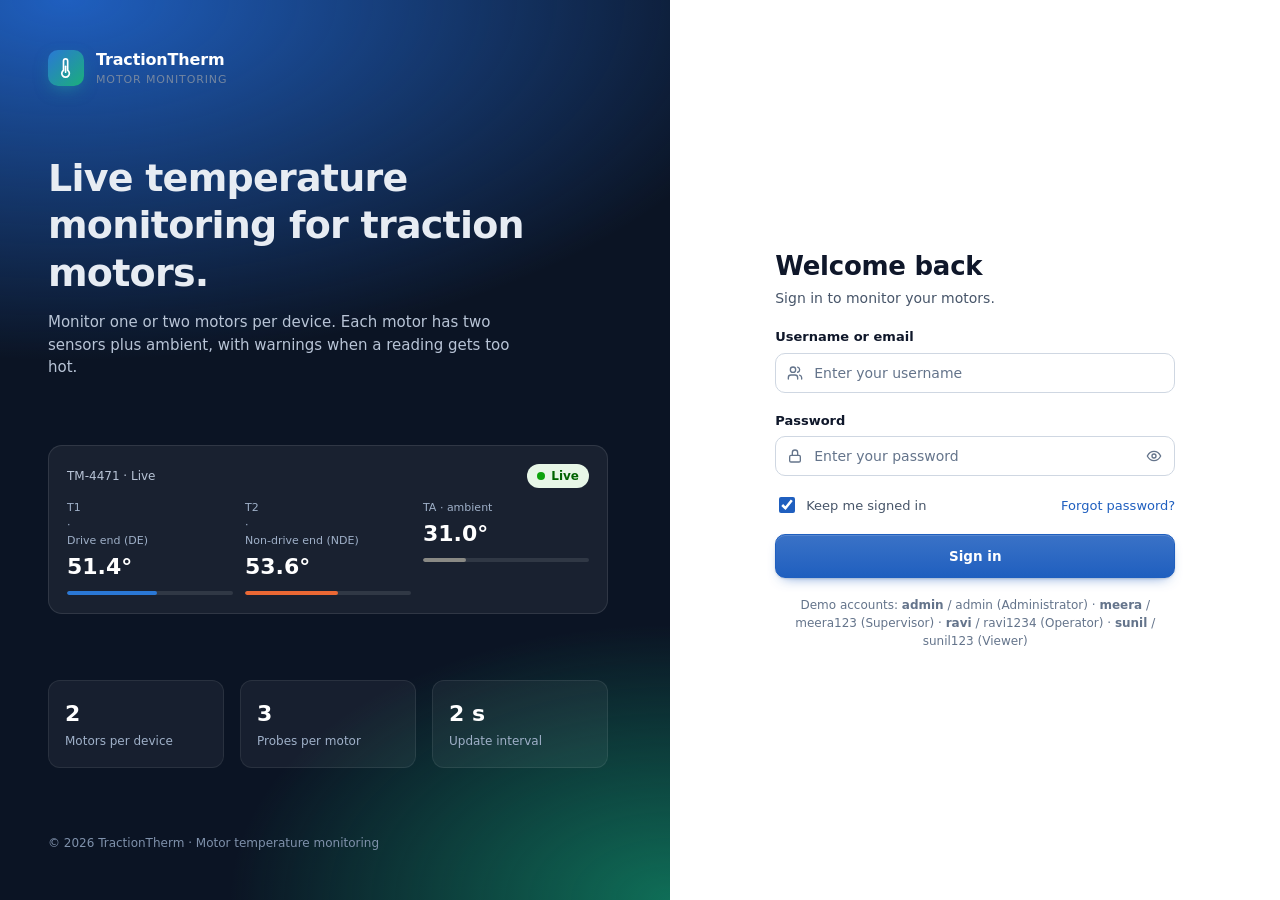
==== commit 04821c33: "Settings page modified" ====
--- a/activity.html
+++ b/activity.html
@@ -17,15 +17,16 @@
       <div class="nav-label">Monitoring</div>
       <a href="dashboard.html"><i data-icon="grid"></i>Dashboard<span class="count" data-alert-count hidden>0</span></a>
       <a href="monitor.html"><i data-icon="activity"></i>Monitor</a>
-      <a href="reports.html"><i data-icon="report"></i>Reports</a>
+      <a href="reports.html"><i data-icon="report"></i>Results</a>
       <div class="nav-label">Configuration</div>
       <a href="devices.html"><i data-icon="cpu"></i>Devices</a>
       <a href="motors.html"><i data-icon="motor"></i>Motors</a>
-      <a href="settings.html"><i data-icon="sliders"></i>Settings</a>
       <div class="nav-label nav-admin">Administration</div>
       <a class="nav-admin" href="users.html"><i data-icon="users"></i>Users</a>
       <a class="nav-admin" href="roles.html"><i data-icon="key"></i>Roles &amp; Permissions</a>
       <a class="nav-act" href="activity.html" aria-current="page"><i data-icon="clock"></i>Activity log</a>
+      <div class="nav-label nav-sys">System</div>
+      <a href="settings.html"><i data-icon="sliders"></i>Settings</a>
       <div class="nav-label">Account</div>
       <a href="index.html"><i data-icon="logout"></i>Sign out</a>
     </nav>
@@ -54,6 +55,7 @@
         <div>
           <h2>Activity log</h2>
           <p>Everything done in TractionTherm · who did what, and when. Entries can't be edited or deleted.</p>
+          <p class="act-dev-note" id="actDevNote" hidden></p>
         </div>
         <div class="actions">
           <button class="btn btn-primary" id="actCsv" type="button"><i data-icon="download"></i>Download CSV</button>
--- a/assets/css/style.css
+++ b/assets/css/style.css
@@ -302,19 +302,10 @@
 .grid { display: grid; gap: 20px; }
 
 .grid-devices { grid-template-columns: repeat(auto-fill, minmax(min(100%, 540px), 1fr)); }
-.grid-device-cards { grid-template-columns: repeat(auto-fill, minmax(min(100%, 360px), 1fr)); }
 
 .section-title { display: flex; align-items: baseline; justify-content: space-between; gap: 12px; margin-bottom: 12px; flex-wrap: wrap; }
 .section-title h3 { font-size: 16px; }
 .section-title span { font-size: 12px; color: var(--muted); }
-
-.slot-list { list-style: none; margin: 0; padding: 6px 20px; flex: 1; }
-.slot-list li { display: flex; align-items: center; gap: 12px; padding: 10px 0; border-bottom: 1px dashed var(--border); }
-.slot-list li:last-child { border-bottom: 0; }
-.slot-list li > div { min-width: 0; flex: 1; }
-.slot-list li b { display: block; font-size: 13px; }
-.slot-list li span:not(.badge):not(.device-ico) { font-size: 12px; color: var(--muted); }
-.slot-list .device-ico svg { width: 16px; height: 16px; }
 
 /* ---------- Badges / status ---------- */
 .badge {
@@ -498,7 +489,6 @@
 
 .t-warn { color: var(--warn-text); }
 .t-crit { color: var(--crit-text); }
-.motor-panel-foot { margin-top: auto; padding: 10px 14px; border-top: 1px solid var(--border); display: flex; justify-content: space-between; align-items: center; font-size: 12px; color: var(--muted); gap: 8px; }
 
 .empty-slot {
   border: 1.5px dashed var(--border-strong);
@@ -508,13 +498,20 @@
   gap: 6px; font-size: 13px;
 }
 .empty-slot svg { width: 24px; height: 24px; margin: 0 auto; }
+.empty-slot .slot-btns { display: flex; gap: 8px; justify-content: center; flex-wrap: wrap; margin-top: 10px; }
+.empty-slot .slot-btns svg { width: 14px; height: 14px; margin: 0; }
+/* motor switched on without details: prompt to fill them in */
+.panel-note {
+  display: flex; align-items: center; gap: 8px;
+  padding: 8px 14px; font-size: 12px; font-weight: 600;
+  background: var(--warn-bg);
+  color: var(--warn-text); border-bottom: 1px solid var(--border);
+}
+.panel-note svg { width: 14px; height: 14px; flex: none; }
+.panel-note .btn { margin-left: auto; }
 
 .offline-mask { padding: 32px 20px; text-align: center; color: var(--muted); }
 .offline-mask svg { width: 28px; height: 28px; margin: 0 auto 8px; }
-
-.meta-list { display: grid; grid-template-columns: repeat(2, minmax(0, 1fr)); gap: 12px 16px; padding: 16px 20px; border-bottom: 1px solid var(--border); font-size: 13px; }
-.meta-list dt { font-size: 11px; color: var(--muted); text-transform: uppercase; letter-spacing: .05em; }
-.meta-list dd { margin: 2px 0 0; font-weight: 600; min-width: 0; overflow: hidden; text-overflow: ellipsis; white-space: nowrap; }
 
 .signal { display: inline-flex; align-items: flex-end; gap: 2px; height: 14px; }
 .signal i { width: 3px; background: var(--border-strong); border-radius: 1px; }
@@ -606,6 +603,7 @@
 /* ---------- CRUD: dialogs, details, actions ---------- */
 [hidden] { display: none !important; }
 dialog.modal.small { width: min(420px, calc(100vw - 32px)); }
+dialog.modal.wide { width: min(760px, calc(100vw - 32px)); }
 .confirm-box { margin: 0; padding: 28px 24px 20px; text-align: center; display: grid; gap: 10px; justify-items: center; }
 .confirm-box h3 { font-size: 17px; }
 .confirm-box p { color: var(--text-2); font-size: 13.5px; }
@@ -631,13 +629,7 @@
 
 .link-btn { border: 0; background: none; padding: 0; font: inherit; font-weight: 600; color: var(--text); cursor: pointer; text-align: left; }
 .link-btn:hover { color: var(--primary); text-decoration: underline; }
-.slot-link { border: 0; background: none; padding: 0; text-align: left; cursor: pointer; min-width: 0; flex: 1; color: inherit; }
-.slot-link b { display: block; font-size: 13px; }
-.slot-link span { font-size: 12px; color: var(--muted); }
-.slot-link:hover b { color: var(--primary); text-decoration: underline; }
-
-.table tr.is-active { background: var(--primary-soft); }
-.table tr.is-active:hover { background: var(--primary-soft); }
+
 .empty-state { padding: 40px 20px; text-align: center; display: grid; justify-items: center; gap: 8px; color: var(--text-2); }
 .empty-state > svg { width: 36px; height: 36px; color: var(--muted); }
 .empty-state h3 { font-size: 16px; color: var(--text); }
@@ -698,8 +690,6 @@
 .auth-form h1 { font-size: 26px; }
 .auth-form .lead { color: var(--text-2); margin-top: 6px; }
 .auth-row { display: flex; justify-content: space-between; align-items: center; gap: 12px; flex-wrap: wrap; font-size: 13px; }
-.divider { display: flex; align-items: center; gap: 12px; color: var(--muted); font-size: 12px; }
-.divider::before, .divider::after { content: ""; flex: 1; height: 1px; background: var(--border); }
 .form-error { display: none; padding: 10px 12px; border-radius: 10px; background: var(--crit-bg); color: var(--crit-text); font-size: 13px; font-weight: 500; }
 .form-error.show { display: block; }
 .mobile-brand { display: none; align-items: center; gap: 10px; }
@@ -762,7 +752,6 @@
   .card-head { padding: 14px 16px; }
   .card-body { padding: 16px; }
   .motor-slots { grid-template-columns: minmax(0, 1fr); padding: 16px; }
-  .meta-list { padding: 14px 16px; }
 
   .page-head h2 { font-size: 19px; }
   .page-head .actions { width: 100%; }
@@ -843,11 +832,9 @@
 }
 
 /* motor register: keep IDs on one line; drop secondary columns on tablet / phone */
-#motorTable .lead-cell b { white-space: nowrap; }
-.col-alt { display: none; }
+.motor-table .lead-cell b { white-space: nowrap; }
 @media (max-width: 1100px) {
   .col-opt { display: none !important; }
-  .col-alt { display: inline; }
 }
 
 /* phone alarm rows: icon · motor · result on the first line, reason underneath */
@@ -894,11 +881,6 @@
 .viz-tip b { display: block; color: var(--text); margin-bottom: 2px; }
 
 /* run-trend line in each dashboard motor card */
-.panel-trend { display: flex; align-items: center; gap: 10px; padding: 8px 14px; border-bottom: 1px solid var(--border); background: var(--surface); }
-.panel-trend > span { font-size: 11px; font-weight: 700; color: var(--muted); text-transform: uppercase; letter-spacing: .05em; white-space: nowrap; }
-svg.spark { flex: 1; height: 32px; width: 100%; display: block; overflow: visible; }
-svg.spark path { fill: none; stroke-width: 2; stroke-linejoin: round; stroke-linecap: round; }
-svg.spark .spark-fail { stroke: var(--crit); stroke-width: 1; stroke-dasharray: 3 3; opacity: .7; }
 
 /* rise-by-motor grouped bars */
 .rb { display: grid; gap: 4px; }
@@ -926,8 +908,6 @@
 .v-dot.warn { background: var(--warn-bg); color: var(--warn-text); }
 .v-dot.crit { background: var(--crit-bg); color: var(--crit-text); }
 
-
-
 @media (max-width: 860px) {
   .rb-row { grid-template-columns: 110px minmax(0, 1fr) 76px; gap: 10px; }
 }
@@ -941,7 +921,6 @@
   .rb-labels span { font-size: 10px; }
   .rb-labels span:not(.fail) { display: none; }
 
-  .panel-trend { padding: 8px 10px; }
 }
 @media print {
   .chart-tip, .viz-tip { display: none !important; }
@@ -950,11 +929,8 @@
 @media (max-width: 420px) { .hide-xs { display: none; } }
 
 /* =========================================================
-   Condition analysis graphics
+   Chart helpers: predictions, rings, bars
    ========================================================= */
-.grid-pair { grid-template-columns: repeat(2, minmax(0, 1fr)); align-items: start; }
-.grid-pair > [hidden] { display: none; }
-.grid-pair:has(> #cmpCard[hidden]) { grid-template-columns: minmax(0, 1fr); }
 
 /* predicted lines + now marker in line charts */
 .chart .line.predicted { stroke-dasharray: 5 4; opacity: .85; }
@@ -968,9 +944,9 @@
 .ring-arc { fill: none; stroke-width: 7; stroke-linecap: round; transition: stroke-dasharray .6s ease; }
 .ring-val { font-size: 17px; font-weight: 700; fill: var(--text); font-variant-numeric: tabular-nums; }
 .ring-sub { font-size: 10px; fill: var(--muted); text-transform: uppercase; letter-spacing: .04em; }
-svg.ring[width="58"] .ring-val { font-size: 13px; }
-svg.ring[width="58"] .ring-sub { display: none; }
-svg.ring[width="58"] .ring-track, svg.ring[width="58"] .ring-arc { stroke-width: 6; }
+svg.ring[width="50"] .ring-val { font-size: 13px; }
+svg.ring[width="50"] .ring-sub { display: none; }
+svg.ring[width="50"] .ring-track, svg.ring[width="50"] .ring-arc { stroke-width: 6; }
 
 /* bars with predicted-final outline (dashboard + condition card) */
 .rb-lane { position: relative; display: block; height: 10px; }
@@ -990,57 +966,8 @@
 .cond-split span { display: block; height: 100%; }
 .cond-split .ok { background: var(--ok); } .cond-split .warn { background: var(--warn); } .cond-split .crit { background: var(--crit); }
 
-/* condition card (motors page) */
-.cond-grid { display: grid; grid-template-columns: minmax(0, 1.05fr) minmax(0, .95fr) minmax(0, 1.1fr); }
-.cond-block { padding: 18px 20px; min-width: 0; }
-.cond-block + .cond-block { border-left: 1px solid var(--border); }
-.cond-title { font-size: 12px; font-weight: 700; text-transform: uppercase; letter-spacing: .05em; color: var(--text-2); margin-bottom: 10px; }
-.cond-title small { text-transform: none; letter-spacing: 0; font-weight: 500; color: var(--muted); margin-left: 4px; }
-.cond-rings { display: flex; gap: 18px; justify-content: center; }
-.fb-row { display: grid; grid-template-columns: 72px minmax(0, 1fr) auto; gap: 10px; align-items: center; padding: 5px 0; }
-.fb-label { display: flex; align-items: center; gap: 6px; font-size: 12px; color: var(--text-2); white-space: nowrap; }
-.fb-label i { width: 10px; height: 3px; border-radius: 2px; }
-.fb-track { position: relative; height: 12px; }
-.fb-track .rb-bar { position: absolute; left: 0; top: 1px; height: 10px; }
-.fb-track .rb-ghost { top: 1px; bottom: 1px; }
-.fb-val { font-size: 12px; color: var(--text-2); white-space: nowrap; }
-.fb-val b { color: var(--text); }
-.cond-facts { margin: 0; display: grid; gap: 2px; }
-.cond-facts div { display: flex; justify-content: space-between; gap: 12px; padding: 8px 0; border-bottom: 1px dashed var(--border); font-size: 13px; }
-.cond-facts div:last-child { border-bottom: 0; }
-.cond-facts dt { color: var(--text-2); }
-.cond-facts dt small, .cond-facts dd small { color: var(--muted); font-size: 11px; }
-.cond-facts dd { margin: 0; font-weight: 700; text-align: right; font-variant-numeric: tabular-nums; }
-.cond-checks { list-style: none; margin: 0; padding: 0; display: grid; gap: 2px; }
-.cond-checks li { display: grid; grid-template-columns: auto minmax(0, 1fr) auto; gap: 10px; align-items: center; padding: 6px 0; font-size: 13px; }
-.cc-name small { display: block; font-size: 11px; color: var(--muted); }
-.cond-checks b { font-size: 13px; white-space: nowrap; }
-.cond-checks li.warn b { color: var(--warn-text); } .cond-checks li.crit b { color: var(--crit-text); }
-
-/* equilibrium gradient columns */
-.gc-plot { position: relative; height: 180px; border-bottom: 1px solid var(--axis); background: repeating-linear-gradient(to bottom, transparent 0 35px, var(--grid) 35px 36px); }
-.gc-col { position: absolute; bottom: 0; background: var(--series-1); border-radius: 4px 4px 0 0; min-height: 2px; }
-.gc-col.ok { background: var(--ok); }
-.gc-col b { position: absolute; top: 4px; left: 0; right: 0; text-align: center; font-size: 10px; color: #fff; font-weight: 700; }
-.gc-eq { position: absolute; left: 0; right: 0; border-top: 2px dashed var(--ok); z-index: 1; pointer-events: none; }
-.gc-eq em { position: absolute; right: 0; bottom: 3px; font-style: normal; font-size: 11px; font-weight: 600; color: var(--ok-text); background: var(--surface); padding: 0 4px; border-radius: 4px; }
-.gc-x { display: flex; justify-content: space-between; font-size: 11px; color: var(--muted); margin-top: 6px; }
-
-@media (max-width: 1200px) {
-  .cond-grid { grid-template-columns: repeat(2, minmax(0, 1fr)); }
-  .cond-block:nth-child(3) { grid-column: 1 / -1; border-left: 0; border-top: 1px solid var(--border); }
-}
-@media (max-width: 860px) {
-  .grid-pair { grid-template-columns: minmax(0, 1fr); }
-  .cond-grid { grid-template-columns: minmax(0, 1fr); }
-  .cond-block + .cond-block { border-left: 0; border-top: 1px solid var(--border); }
-}
-@media (max-width: 640px) {
-  .cond-block { padding: 16px; }
-  .fb-row { grid-template-columns: 62px minmax(0, 1fr) auto; gap: 8px; }
+@media (max-width: 640px) {
   .summary-strip .cond-split { margin: 0 16px 14px; }
-  .gc-plot { height: 150px; }
-  .cond-facts div { font-size: 12px; }
 }
 
 .summary-strip > div:nth-child(4) { border-right: 0; }
@@ -1059,14 +986,14 @@
 .cell-dev .device-ico { width: 34px; height: 34px; flex: none; }
 .cell-dev b { display: block; }
 .cell-dev span { font-size: 12px; color: var(--muted); }
-.motor-chips { display: flex; flex-wrap: wrap; gap: 6px; align-items: center; }
-.motor-chip { display: inline-flex; align-items: center; gap: 5px; padding: 2px 8px 2px 3px; border: 1px solid var(--border); border-radius: 999px; font-size: 12px; font-weight: 600; font-family: var(--mono); background: var(--surface-2); white-space: nowrap; }
-.motor-chip .v-dot { width: 18px; height: 18px; }
-.motor-chips .link-btn { display: inline-flex; align-items: center; gap: 3px; font-size: 12px; color: var(--primary); }
-.motor-chips .link-btn svg { width: 13px; height: 13px; }
-.chip-count { display: block; font-size: 11px; margin-top: 3px; }
 .last-seen { display: block; font-size: 11px; margin-top: 3px; }
 .device-table td, .motor-table td { vertical-align: middle; }
+/* Devices: pick a row to list that device's motors below */
+.dev-row { cursor: pointer; }
+.dev-row:focus-visible { outline: 2px solid var(--primary); outline-offset: -2px; }
+.table tbody tr.dev-row.is-selected { background: var(--primary-soft); box-shadow: inset 3px 0 0 var(--primary); }
+#devMotors .toolbar { gap: 8px; }
+#devMotors .icon-btn svg { width: 16px; height: 16px; }
 .motor-table td .link-btn { color: var(--primary); font-size: 12px; margin-left: 4px; }
 @media (max-width: 1200px) { .row-actions .hide-sm { display: none; } }
 
@@ -1145,10 +1072,10 @@
 }
 
 /* keep identifiers on one line; on laptops action buttons are icon-only so every action stays visible */
-.cell-dev b, .cell-dev span, .motor-table .lead-cell b, .motor-chip { white-space: nowrap; }
+.cell-dev b, .cell-dev span, .motor-table .lead-cell b { white-space: nowrap; }
 .device-table td:nth-child(2), .motor-table td:nth-child(3) { white-space: nowrap; }
 @media (max-width: 1500px) { .row-actions .hide-sm { display: none; } }
-@media (max-width: 1400px) { .motor-table .col-opt, .device-table .col-opt { display: none; } }
+@media (max-width: 1640px) { .motor-table .col-opt, .device-table .col-opt { display: none; } }
 @media (max-width: 640px) {
   .device-table td:nth-child(2), .motor-table td:nth-child(3) { white-space: normal; }
 }
@@ -1156,11 +1083,20 @@
 /* =========================================================
    Access control: controls the signed-in role may not use are hidden
    ========================================================= */
-.no-perm-motors [data-add-motor], .no-perm-motors [data-edit-motor], .no-perm-motors [data-del-motor],
-.no-perm-devices #addDevice, .no-perm-devices #resetDemo, .no-perm-devices [data-edit], .no-perm-devices [data-del],
-.no-perm-limits [data-edit-limits], .no-perm-reports #repCsv, .no-perm-reports #repPrint,
-.no-perm-users .nav-admin, .no-perm-motors .empty-slot .btn { display: none !important; }
-.no-perm-trigger .trigger { pointer-events: none; opacity: .55; }
+/* CRUD permissions: body.no-perm-<area>-<action> hides what the signed-in role may not do */
+.no-perm-motors-create [data-add-motor=""], .no-perm-motors-update [data-add-motor]:not([data-add-motor=""]), .no-perm-motors-update [data-edit-motor], .no-perm-motors-update [data-edit-test],
+.no-perm-motors-update [data-assign-motor], .no-perm-motors-delete [data-del-motor],
+.no-perm-devices-create #addDevice, .no-perm-devices-update [data-edit], .no-perm-devices-delete [data-del], .no-perm-devices-delete #resetDemo,
+.no-perm-limits-update [data-edit-limits], .no-perm-limits-update #termSave, .no-perm-limits-update #termReset, .no-perm-limits-update #condSave, .no-perm-limits-update #condReset,
+.no-perm-reports-create #repCsv, .no-perm-reports-create #repPrint, .no-perm-reports-create #mpDownload, .no-perm-reports-create [data-dl-test], .no-perm-reports-create [data-dl-motor-tests], .no-perm-reports-create [data-dl-all-motors],
+.no-perm-monitoring-create .slot-on,
+.no-perm-users-create #addUser, .no-perm-roles-create #addRole, .no-perm-roles-update [data-redit], .no-perm-roles-delete [data-rdel],
+.no-perm-roles-update #permSave, .no-perm-roles-update #permReset,
+.no-perm-motors-view a[href^="motors.html"], .no-perm-devices-view a[href^="devices.html"], .no-perm-devices-view a[href^="device.html"], .no-perm-limits-view a[href^="settings.html"],
+.no-perm-reports-view a[href^="reports.html"], .no-perm-users-view a[href^="users.html"], .no-perm-roles-view a[href^="roles.html"],
+.no-perm-activity-view a[href^="activity.html"], .no-admin-nav .nav-label.nav-admin, .no-perm-limits-view .nav-label.nav-sys { display: none !important; }
+.no-perm-monitoring-update .trigger { pointer-events: none; opacity: .55; }
+.no-perm-monitoring-update [data-channel], .no-perm-monitoring-update [data-terminals] { display: none; }
 
 /* monitoring on / off switch */
 .trigger { display: inline-flex; align-items: center; gap: 6px; padding: 3px 9px 3px 3px; border: 1px solid var(--border-strong); border-radius: 999px; background: var(--surface); font: inherit; font-size: 12px; font-weight: 700; color: var(--text-2); cursor: pointer; white-space: nowrap; }
@@ -1197,7 +1133,6 @@
 .role-meter { display: flex; align-items: center; gap: 10px; font-size: 12px; color: var(--text-2); }
 .role-meter .bar { flex: 1; height: 6px; border-radius: 999px; background: var(--surface-3); overflow: hidden; display: block; }
 .role-meter .bar i { display: block; height: 100%; border-radius: 999px; background: var(--primary); }
-.perm-table th.perm-col, .perm-table td.perm-cell { text-align: center; width: 120px; }
 .perm-note { display: block; font-size: 11px; color: var(--muted); }
 .perm-check { display: inline-grid; cursor: pointer; }
 .perm-check input { position: absolute; opacity: 0; pointer-events: none; }
@@ -1211,20 +1146,36 @@
 .perm-list li { display: flex; align-items: center; gap: 8px; }
 .perm-list svg { width: 16px; height: 16px; color: var(--ok-text); flex: none; }
 @media (max-width: 1200px) { .role-grid { grid-template-columns: repeat(2, minmax(0, 1fr)); } }
-@media (max-width: 640px) {
-  .role-grid { grid-template-columns: minmax(0, 1fr); }
-  .perm-table th, .perm-table td { padding: 10px 6px; font-size: 12px; }
-  .perm-table th:first-child, .perm-table td:first-child { padding-left: 14px; }
-  .perm-table th.perm-col, .perm-table td.perm-cell { width: auto; }
-  /* role names read bottom-to-top so the columns stay checkbox-narrow and names never break mid-word */
-  .perm-table th.perm-col { font-size: 10px; vertical-align: bottom; padding-top: 8px; padding-bottom: 8px; }
-  .perm-table th.perm-col span { display: inline-block; writing-mode: vertical-rl; transform: rotate(180deg); white-space: nowrap; max-height: 130px; overflow: hidden; text-overflow: ellipsis; }
+@media (max-width: 640px) { .role-grid { grid-template-columns: minmax(0, 1fr); } }
+
+/* View / Create / Update / Delete grid for one role */
+.role-tabs { display: flex; flex-wrap: wrap; gap: 6px; padding: 14px 20px 0; }
+.role-tab { border: 1px solid var(--border-strong); background: var(--surface); color: var(--text-2); font: inherit; font-size: 13px; font-weight: 600; padding: 6px 12px; border-radius: 999px; cursor: pointer; display: inline-flex; align-items: center; gap: 6px; }
+.role-tab:hover { border-color: var(--primary); color: var(--primary); }
+.role-tab.on { background: var(--primary); border-color: var(--primary); color: #fff; }
+.role-tab:focus-visible { outline: 2px solid var(--primary); outline-offset: 2px; }
+.role-tab.add { border-style: dashed; color: var(--primary); }
+.role-tab svg { width: 14px; height: 14px; }
+.tab-dot { width: 7px; height: 7px; border-radius: 50%; background: var(--warn); display: inline-block; }
+.role-card.is-current { border-color: var(--primary); box-shadow: 0 0 0 1px var(--primary); }
+#permGrid .table-wrap { padding: 4px 0 8px; }
+.crud-table th.crud-col, .crud-table td.crud-cell { text-align: center; width: 92px; }
+.crud-area b { display: block; font-size: 13px; }
+.crud-area small { display: block; font-size: 11px; color: var(--muted); }
+.crud-cell.na span { color: var(--muted); }
+#rPerms .table-wrap { border: 1px solid var(--border); border-radius: var(--radius-sm); }
+@media (max-width: 640px) {
+  .role-tabs { padding: 12px 16px 0; }
+  .crud-table th, .crud-table td { padding: 10px 4px; font-size: 12px; }
+  .crud-table th:first-child, .crud-table td:first-child { padding-left: 12px; }
+  .crud-table th.crud-col, .crud-table td.crud-cell { width: 52px; }
+  .crud-table th.crud-col { font-size: 11px; }
+  .crud-area small { display: none; }
 }
 
 /* page sections never grow past the screen; wide tables scroll inside their card */
 .content > * { min-width: 0; }
 @media (max-width: 640px) {
-  .perm-table th, .perm-table td { padding-left: 4px; padding-right: 4px; }
   .mh-actions { flex-wrap: wrap; }
   .mh-trigger { width: 100%; justify-content: space-between; }
 }
@@ -1249,8 +1200,6 @@
   .motor-table td .row-actions, .device-table td .row-actions, .user-table td .row-actions { justify-content: flex-end; }
   .motor-table td[colspan], .device-table td[colspan], .user-table td[colspan] { justify-content: center; }
   .motor-table td[colspan]::before, .device-table td[colspan]::before, .user-table td[colspan]::before { display: none; }
-  .device-table .motor-chips { justify-content: flex-end; }
-  .device-table .chip-count { text-align: right; }
   .device-table .cell-stack, .motor-table .cell-stack { flex: 1 1 auto; min-width: 0; }
 }
 @media (max-width: 640px) { #mpSwitch { width: 100% !important; } }
@@ -1307,8 +1256,6 @@
   .motor-panel .reading.amb { grid-template-areas: "label value"; grid-template-columns: minmax(0, 1fr) auto; }
 }
 
-/* condition card: four probe rings */
-.cond-rings { flex-wrap: wrap; gap: 10px; }
 /* dashboard bars: four slimmer lanes per motor */
 .rb-lane, .rb-lane .rb-bar { height: 6px; }
 .rb-track { gap: 2px; }
@@ -1353,80 +1300,22 @@
 .role-sys svg { width: 14px; height: 14px; }
 .role-card .role-actions .btn { align-self: center; }
 .perm-tools { display: flex; gap: 14px; margin-bottom: 8px; font-size: 13px; }
-.perm-rows { display: grid; gap: 8px; }
-.perm-row { align-items: flex-start; }
-.perm-row.locked { color: var(--text-2); }
-.perm-row .perm-note { display: inline; margin-left: 4px; }
 
 /* =========================================================
-   Device queue: motors checked in turns (2 at a time)
+   Device motors: chips and the stopped list (2 channels per device)
    ========================================================= */
-.verdict-pill.wait, .v-dot.wait { background: transparent; color: var(--text-2); box-shadow: inset 0 0 0 1.5px var(--border-strong); }
-.motor-chip.idle { opacity: .7; border-style: dashed; }
-a.motor-chip { color: var(--text); text-decoration: none; transition: border-color .15s, background .15s; }
-a.motor-chip:hover { border-color: var(--primary); background: var(--primary-soft); text-decoration: none; }
 /* Monitor: the device you came to see from the Devices page */
 .device-card { scroll-margin-top: 84px; }
 .device-card.is-target { box-shadow: 0 0 0 2px var(--primary), var(--shadow, none); transition: box-shadow .6s; }
 
 /* =========================================================
-   Motor page: animated live view
+   Motor page
    ========================================================= */
 .sr-only { position: absolute; width: 1px; height: 1px; padding: 0; margin: -1px; overflow: hidden; clip: rect(0 0 0 0); white-space: nowrap; border: 0; }
 .back-link { display: inline-block; margin-bottom: 4px; font-size: 13px; font-weight: 600; }
-.motor-anim { padding: 8px 20px 4px; }
-.ma-svg { display: block; width: 100%; max-height: 340px; margin: 0 auto; overflow: visible; }
-.ma-s1 { stop-color: color-mix(in srgb, var(--surface) 70%, #9aa7b8); }
-.ma-s2 { stop-color: color-mix(in srgb, var(--surface) 35%, #7b889b); }
-.ma-s3 { stop-color: color-mix(in srgb, var(--surface) 15%, #5a6678); }
-.ma-shell { stroke: color-mix(in srgb, var(--text) 35%, transparent); stroke-width: 2; }
-.ma-fin { fill: rgba(0, 0, 0, .08); }
-.ma-heat { mix-blend-mode: multiply; transition: fill 1.2s ease, opacity 1.2s ease; }
-[data-theme="dark"] .ma-heat { mix-blend-mode: screen; }
-.ma-shadow { fill: rgba(0, 0, 0, .12); }
-.ma-foot, .ma-box, .ma-shaft { fill: color-mix(in srgb, var(--text) 45%, var(--surface)); }
-.ma-box-t { font-size: 10px; font-weight: 700; letter-spacing: .08em; fill: var(--surface); }
-.ma-end { fill: color-mix(in srgb, var(--text) 55%, var(--surface)); }
-.ma-end-in { fill: color-mix(in srgb, var(--text) 25%, var(--surface)); }
-.ma-blade { fill: color-mix(in srgb, var(--text) 60%, var(--surface)); }
-.ma-hub { fill: color-mix(in srgb, var(--text) 75%, var(--surface)); }
-.ma-axle { fill: var(--surface); }
-.ma-flow path, .ma-shimmer path { fill: none; stroke-linecap: round; }
-.ma-flow path { stroke: var(--series-1); stroke-width: 3; stroke-dasharray: 6 10; opacity: 0; }
-.ma-shimmer { transition: opacity 1.2s ease; }
-.ma-shimmer path { stroke: var(--crit); stroke-width: 3; opacity: .55; }
-.ma-dot { fill: var(--probe); stroke: var(--surface); stroke-width: 3; }
-.ma-ping { fill: none; stroke: var(--probe); stroke-width: 2; opacity: 0; }
-.ma-tag { fill: var(--surface); stroke: var(--border-strong); }
-.ma-tag-k { font-size: 15px; font-weight: 800; fill: var(--text); font-family: var(--mono); }
-.ma-tag-v { font-size: 15px; font-weight: 700; fill: var(--text); font-family: var(--mono); }
-.ma-probe.warn .ma-tag { stroke: var(--warn); stroke-width: 2; } .ma-probe.warn .ma-tag-v { fill: var(--warn-text); }
-.ma-probe.out .ma-tag { stroke: var(--crit); stroke-width: 2; } .ma-probe.out .ma-tag-v { fill: var(--crit-text); }
-.ma-thermo { fill: var(--surface); stroke: var(--series-amb); stroke-width: 2.5; }
-.ma-thermo-b { fill: var(--series-amb); }
-.ma-amb-k { font-size: 14px; fill: var(--muted); font-weight: 600; }
-.ma-amb-v { font-size: 22px; font-weight: 800; fill: var(--text); font-family: var(--mono); }
-.ma-amb.out .ma-amb-v { fill: var(--crit-text); }
-.ma-state { font-size: 14px; font-weight: 700; fill: var(--text-2); }
-/* running: rotor spins, cooling air flows, each new sample sends a ripple from the probes */
-.motor-anim.is-running .ma-rotor { animation: maSpin 1.1s linear infinite; }
-.motor-anim.is-running .ma-flow path { animation: maFlow .8s linear infinite; opacity: .6; }
-.motor-anim.is-running .ma-flow path:nth-child(2) { animation-delay: -.3s; }
-.motor-anim.is-running .ma-flow path:nth-child(3) { animation-delay: -.55s; }
-.motor-anim.is-hot .ma-shimmer path { animation: maRise 2.2s ease-in-out infinite; }
-.motor-anim.is-hot .ma-shimmer path:nth-child(2) { animation-delay: -.7s; }
-.motor-anim.is-hot .ma-shimmer path:nth-child(3) { animation-delay: -1.4s; }
-.ma-probe.ping .ma-ping { animation: maPing 1.2s ease-out; transform-box: fill-box; transform-origin: center; }
-@keyframes maSpin { to { transform: rotate(360deg); } }
-@keyframes maFlow { to { stroke-dashoffset: -32; } }
-@keyframes maRise { 0% { transform: translateY(8px); opacity: 0; } 40% { opacity: .7; } 100% { transform: translateY(-14px); opacity: 0; } }
-@keyframes maPing { 0% { opacity: .9; transform: scale(.6); } 100% { opacity: 0; transform: scale(1.8); } }
-@media (max-width: 640px) { .motor-anim { padding: 4px 6px 0; } }
 a.btn.is-disabled { opacity: .5; cursor: not-allowed; }
 
 /* Activity log */
-.no-perm-activity .nav-act { display: none !important; }
-.no-perm-users:not(.no-perm-activity) .nav-label.nav-admin { display: block !important; } /* Supervisor: log only */
 .act-filters .select { width: auto; min-width: 150px; }
 .act-time { white-space: nowrap; font-size: 13px; color: var(--text-2); }
 .act-table .act-time, .act-table th:first-child { text-align: left; }
@@ -1450,9 +1339,10 @@
 
 /* reports → motor page; motor page download */
 .rep-motor { font-weight: 700; font-family: var(--mono); white-space: nowrap; }
+#repTest { border-top: 0; }
+.report-table tr.rep-open td { background: color-mix(in srgb, var(--primary) 10%, var(--surface)); }
 .rep-motor:hover { text-decoration: underline; }
 @media print { .rep-motor { color: inherit; text-decoration: none; } }
-.no-perm-reports #mpDownload, .no-perm-reports [data-dl-all-motors] { display: none !important; }
 
 /* user form: typed role */
 .role-new { margin-top: 8px; }
@@ -1461,6 +1351,9 @@
 /* channels (2 per device) */
 .ch-tag { display: inline-block; margin-right: 4px; padding: 0 6px; border-radius: 5px; background: var(--text); color: var(--surface); font-size: 10px; font-weight: 800; letter-spacing: .04em; vertical-align: 1px; }
 .ch-tag:empty { display: none; }
+.ch-edit { display: inline-grid; place-items: center; flex: none; width: 24px; height: 24px; padding: 0; border: 1px solid var(--border); border-radius: 6px; background: var(--surface); color: var(--muted); cursor: pointer; }
+.ch-edit:hover { color: var(--primary); border-color: var(--primary); }
+.ch-edit svg { width: 13px; height: 13px; }
 
 /* motor page: real-time graph */
 .rt-stats { display: flex; flex-wrap: wrap; gap: 8px 22px; align-items: baseline; padding: 12px 20px 0; font-size: 13px; color: var(--text-2); }
@@ -1473,9 +1366,10 @@
 .agg-chart { position: relative; }
 .agg-svg { display: block; width: 100%; height: auto; overflow: visible; }
 .agg-hit { fill: transparent; }
-.agg-range { opacity: .32; }
-.agg-avg { stroke-width: 3; stroke-linecap: round; }
-.agg-bar:hover .agg-range { opacity: .55; }
+/* nested bars (DE, NDE, TA one inside the other) up to each average; values beside the bar in the probe's colour */
+.agg-col { stroke: var(--surface); stroke-width: 1.5; }
+.agg-val { font-size: 10px; font-weight: 700; font-variant-numeric: tabular-nums; dominant-baseline: hanging; pointer-events: none; }
+.agg-bar:hover .agg-col { filter: brightness(1.08); }
 .agg-bar:hover .agg-hit { fill: color-mix(in srgb, var(--text) 5%, transparent); }
 .agg-stats { display: grid; grid-template-columns: repeat(4, minmax(0, 1fr)); border-top: 1px solid var(--border); }
 .agg-stats > div { padding: 12px 20px; display: grid; gap: 2px; min-width: 0; }
@@ -1490,7 +1384,7 @@
   .agg-stats > div:nth-child(n + 3) { border-top: 1px solid var(--border); }
   .rt-stats { padding: 12px 16px 0; gap: 6px 14px; }
 }
-body.anim-in .agg-range { transform-box: fill-box; transform-origin: bottom; animation: aggGrow .8s ease-out both .2s; }
+body.anim-in .agg-col { transform-box: fill-box; transform-origin: bottom; animation: aggGrow .8s ease-out both .2s; }
 @keyframes aggGrow { from { transform: scaleY(0); } }
 
 /* Test ID */
@@ -1526,10 +1420,10 @@
 /* the motor ID is already the page title on the motor page */
 body[data-page="motor"] .mh-top h2 { display: none; }
 /* stopped motors listed under a device */
-.dev-queue { border-top: 1px solid var(--border); padding: 14px 20px 18px; }
+.dev-stopped { border-top: 1px solid var(--border); padding: 14px 20px 18px; }
 .dq-head { display: flex; justify-content: space-between; align-items: baseline; gap: 6px 12px; flex-wrap: wrap; margin-bottom: 8px; font-size: 13px; }
 .dq-head span { color: var(--muted); font-size: 12px; }
-.dev-queue ul { list-style: none; margin: 0; padding: 0; display: grid; gap: 6px; }
+.dev-stopped ul { list-style: none; margin: 0; padding: 0; display: grid; gap: 6px; }
 .dq-row { display: grid; grid-template-columns: minmax(110px, 1fr) minmax(0, 2fr) auto; align-items: center; gap: 12px; padding: 8px 12px; border: 1px solid var(--border); border-radius: var(--radius-sm); background: var(--surface-2); cursor: pointer; transition: border-color .15s, background .15s; }
 .dq-row:hover { border-color: var(--border-strong); }
 .dq-row.is-selected { border-color: var(--primary); background: var(--primary-soft); }
@@ -1540,16 +1434,12 @@
 .dq-state small { font-size: 12px; color: var(--text-2); }
 .dq-res.ok { color: var(--ok-text); } .dq-res.warn { color: var(--warn-text); } .dq-res.crit { color: var(--crit-text); }
 @media (max-width: 640px) {
-  .dev-queue { padding: 12px 16px 16px; }
+  .dev-stopped { padding: 12px 16px 16px; }
   .dq-row { grid-template-columns: minmax(0, 1fr) auto; }
   .dq-state { grid-column: 1 / -1; grid-row: 2; }
 }
 body.anim-in .dq-row { animation: riseIn .45s ease-out both .15s; }
-.cond-rings { display: grid; grid-template-columns: repeat(2, auto); justify-content: center; gap: 10px 18px; }
-
-/* device form: read-only status, same badge as the Devices table */
-.status-ro { display: flex; align-items: center; flex-wrap: wrap; gap: 4px 10px; min-height: 42px; padding: 6px 12px; border: 1px dashed var(--border-strong); border-radius: var(--radius-sm); background: var(--surface-2); }
-.status-ro .last-seen { display: inline; margin: 0; }
+
 
 /* motors table: model / type gives way to Stator No. on laptop widths (still on cards + in View) */
 @media (min-width: 1101px) and (max-width: 1400px) { .motor-table .col-mid { display: none; } }
@@ -1563,7 +1453,6 @@
 }
 .form-note { display: flex; align-items: center; gap: 8px; margin: 14px 0 0; padding: 10px 12px; border-radius: var(--radius-sm); background: var(--primary-soft); font-size: 13px; }
 .form-note svg { width: 16px; height: 16px; flex: none; color: var(--primary); }
-.no-perm-motors [data-assign-motor] { display: none !important; }
 
 /* Settings: terminal min / max limits */
 .term-table .input-unit { max-width: 130px; margin-left: auto; }
@@ -1579,10 +1468,9 @@
 .term-in svg, .term-out svg { width: 14px; height: 14px; }
 .term-note { margin: 16px 20px 0; }
 #termError { margin: 16px 20px 0; }
-.no-perm-limits #termSave, .no-perm-limits #termReset { display: none !important; }
 @media (max-width: 1100px) { .term-range-cell { min-width: 110px; width: auto; } .term-table .input-unit { max-width: 110px; } }
 @media (min-width: 641px) and (max-width: 1100px) {
-  .term-table th:nth-child(2), .term-table td:nth-child(2), .term-table th .muted { display: none; }
+  .term-table th .muted { display: none; }
 }
 @media (max-width: 640px) {
   .term-table .input-unit { max-width: 150px; }
@@ -1610,7 +1498,7 @@
 
 /* cards: a touch more depth; clickable ones lift on hover */
 .card { box-shadow: var(--shadow); }
-.motor-panel, .role-card, .alarm-row, .rb-row, a.motor-chip, .dq-row { transition: transform .18s ease, box-shadow .18s ease, border-color .18s ease, background .18s; }
+.motor-panel, .role-card, .alarm-row, .rb-row, .dq-row { transition: transform .18s ease, box-shadow .18s ease, border-color .18s ease, background .18s; }
 .motor-panel:hover, .alarm-row:hover { transform: translateY(-2px); box-shadow: 0 12px 24px -12px rgba(15, 23, 42, .28); }
 .role-card:hover { box-shadow: 0 12px 28px -14px rgba(15, 23, 42, .3); border-color: var(--border-strong); }
 
@@ -1653,3 +1541,313 @@
   .card { box-shadow: none; }
 }/* a footer whose only content is hidden (e.g. "Show more" with nothing left) takes no space */
 .card-foot:has(> [hidden]:only-child) { display: none; }
+
+/* =========================================================
+   3D view (Monitor page): canvas scene with HTML labels on top
+   ========================================================= */
+.scene-card .card-head { flex-wrap: wrap; }
+.scene-tabs { padding: 0; }
+.role-tab small { font-size: 11px; font-weight: 600; opacity: .75; }
+.scene {
+  position: relative; height: 440px; overflow: hidden;
+  border-top: 1px solid var(--border);
+  background: radial-gradient(ellipse at 50% 20%, var(--surface) 0%, var(--surface-2) 75%);
+  border-radius: 0 0 var(--radius-lg) var(--radius-lg);
+  touch-action: pan-y; user-select: none; -webkit-user-select: none;
+}
+.scene canvas { display: block; width: 100%; height: 100%; cursor: grab; }
+.scene.is-dragging canvas { cursor: grabbing; }
+.scene-tags { position: absolute; inset: 0; pointer-events: none; }
+.scene-tag {
+  position: absolute; left: 0; top: 0; pointer-events: auto; will-change: transform;
+  display: grid; gap: 3px; justify-items: start; padding: 7px 10px;
+  background: var(--surface); color: var(--text); text-decoration: none; white-space: nowrap;
+  border: 1px solid var(--border); border-left: 3px solid var(--border-strong); border-radius: 10px;
+  box-shadow: 0 8px 20px -10px rgba(15, 23, 42, .35); font-size: 12px;
+}
+.scene-tag b { font-size: 12px; }
+.scene-tag span { color: var(--text-2); font-variant-numeric: tabular-nums; }
+.scene-tag .verdict-pill { font-size: 10px; padding: 2px 7px; }
+.scene-tag.ok { border-left-color: var(--ok); } .scene-tag.warn { border-left-color: var(--warn); } .scene-tag.crit { border-left-color: var(--crit); }
+a.scene-tag:hover { border-color: var(--primary); }
+.scene-tag.dev { background: var(--text); color: var(--surface); border-color: var(--text); }
+.scene-tag.dev span { color: var(--surface); opacity: .75; }
+.scene-tag.free { border-style: dashed; border-left-width: 1px; background: color-mix(in srgb, var(--surface) 88%, transparent); }
+.scene-tag.free .btn svg { width: 14px; height: 14px; }
+.scene-tools { position: absolute; right: 12px; bottom: 12px; display: flex; gap: 6px; z-index: 1; }
+.scene-tools .icon-btn { background: var(--surface); }
+.scene-legend { position: absolute; left: 14px; bottom: 14px; display: flex; flex-wrap: wrap; gap: 4px 12px; font-size: 11px; color: var(--text-2); pointer-events: none; z-index: 1; max-width: calc(100% - 200px); }
+.scene-legend span { display: inline-flex; align-items: center; gap: 5px; }
+.scene-legend i { width: 10px; height: 10px; border-radius: 3px; display: inline-block; }
+.scene-legend i.heat { width: 26px; background: linear-gradient(90deg, rgb(92,122,158), rgb(196,168,96), rgb(214,66,52)); }
+@media (max-width: 640px) {
+  .scene { height: 340px; }
+  .scene-tag { padding: 5px 7px; font-size: 11px; }
+  .scene-tag b { font-size: 11px; }
+  .scene-tag span { display: none; } /* phones: ID and condition only */
+  .scene-tag.dev span { display: none; }
+  .scene-legend { display: none; }
+  .scene-tools { right: 8px; bottom: 8px; }
+}
+
+/* motor page: the motor the page is about */
+.scene-tag.is-focus { border-color: var(--primary); box-shadow: 0 0 0 2px var(--primary), 0 8px 20px -10px rgba(15, 23, 42, .35); }
+/* Motors page: a row opens that motor's monitoring */
+.motor-row { cursor: pointer; }
+.motor-row:focus-visible { outline: 2px solid var(--primary); outline-offset: -2px; }
+
+/* 3D view: detail labels joined to their parts by leader lines (drawn on the canvas) */
+.scene-tag.mini { display: flex; align-items: baseline; gap: 6px; padding: 4px 9px; border-radius: 8px; }
+.scene-tag.mini b { font-size: 12px; font-variant-numeric: tabular-nums; }
+.scene-tag.mini span { font-size: 11px; }
+.scene-tag.de { border-left-color: var(--series-1); } .scene-tag.nde { border-left-color: var(--series-2); } .scene-tag.ta { border-left-color: var(--series-amb); }
+.scene-tag.net { border-left-color: var(--primary); }
+.scene-tag.net b { display: inline-flex; align-items: center; gap: 5px; }
+.scene-tag.net b svg { width: 14px; height: 14px; color: var(--primary); }
+.scene-tag .net-sig { display: inline-flex; align-items: center; gap: 6px; }
+.scene-tag .x { font-size: 11px; }
+.scene.compact .scene-tag.detail, .scene.compact .scene-tag .x { display: none; }
+@media (max-width: 640px) { .scene-tag.mini b { font-size: 11px; } }
+/* motor page: fixed camera (no turning) */
+.scene.fixed { touch-action: auto; }
+.scene.fixed canvas { cursor: default; }
+/* phones: the Wi-Fi label keeps its signal bars and IP address */
+@media (max-width: 640px) { .scene-tag.net .net-sig, .scene-tag.net .net-sig span { display: inline-flex; } }
+
+/* =========================================================
+   Monitor page: motor panel (tidy layout)
+   ========================================================= */
+.mp-head { display: grid; grid-template-columns: minmax(0, 1fr) auto; align-items: center; gap: 6px 10px; padding: 12px 14px; border-bottom: 1px solid var(--border); background: var(--surface); }
+.mp-id { display: flex; align-items: center; gap: 8px; min-width: 0; }
+.mp-id .ch-tag { margin: 0; flex: none; font-size: 11px; padding: 2px 7px; }
+.mp-name { font-size: 15px; font-weight: 800; white-space: nowrap; overflow: hidden; text-overflow: ellipsis; }
+.mp-head .verdict-pill { font-size: 11px; padding: 4px 10px; justify-self: end; }
+.mp-meta { font-size: 12px; color: var(--muted); white-space: nowrap; overflow: hidden; text-overflow: ellipsis; min-width: 0; }
+.mp-meta .mono { color: var(--primary); font-weight: 700; font-size: 11px; }
+.mp-head .trigger { justify-self: end; }
+.motor-panel .panel-note { padding: 8px 14px; }
+.motor-panel .panel-note span { white-space: nowrap; overflow: hidden; text-overflow: ellipsis; min-width: 0; }
+/* DE / NDE / TA side by side: label, value, rise */
+.motor-panel .readings.panel { display: grid; grid-template-columns: repeat(3, minmax(0, 1fr)); }
+.motor-panel .readings.panel .reading { display: flex; flex-direction: column; align-items: flex-start; gap: 2px; padding: 10px 12px; grid-column: auto; border-top: 0; }
+.motor-panel .readings.panel .reading + .reading { border-left: 1px solid var(--border); }
+.motor-panel .readings.panel .r-label { display: flex; align-items: center; font-size: 11px; white-space: nowrap; }
+.motor-panel .readings.panel .r-value { font-size: 22px; text-align: left; margin: 2px 0 0; white-space: nowrap; }
+.motor-panel .readings.panel .r-value small { font-size: 12px; margin-left: 2px; }
+.motor-panel .readings.panel .r-sub, .motor-panel .readings.panel .reading.amb .r-sub { display: block; align-self: flex-start; text-align: left; font-size: 11px; color: var(--muted); white-space: nowrap; }
+.motor-panel .readings.panel .reading.amb .r-value { font-size: 22px; text-align: left; }
+/* heating footer: ring, one-line texts, details link */
+.motor-panel .panel-heat { gap: 10px; padding: 10px 14px; }
+.motor-panel .ph-text span, .motor-panel .ph-text b, .motor-panel .ph-text small { white-space: nowrap; overflow: hidden; text-overflow: ellipsis; }
+.motor-panel .ph-text b { font-size: 13px; }
+.motor-panel .panel-heat a { align-self: center; font-size: 12px; }
+@media (max-width: 420px) {
+  .motor-panel .readings.panel .reading { padding: 8px 9px; }
+  .motor-panel .readings.panel .r-value, .motor-panel .readings.panel .reading.amb .r-value { font-size: 18px; }
+  .motor-panel .readings.panel .r-value small { font-size: 10px; }
+}
+
+/* motor page: test history (one motor, same stator, a new Test ID for every run) */
+.hist-table tr.is-current { background: var(--primary-soft); }
+.hist-table tr[data-test-row] { cursor: pointer; }
+.hist-table tr[data-test-row]:hover { background: color-mix(in srgb, var(--primary) 8%, transparent); }
+/* Test history: the graphs of the test picked in the table */
+.test-graphs { border-top: 1px solid var(--border); padding: 16px 20px 18px; display: grid; gap: 10px; min-width: 0; }
+.test-graphs[hidden] { display: none; }
+.tg-head { display: flex; justify-content: space-between; align-items: flex-start; gap: 12px; }
+.tg-head .sub { margin-top: 4px; }
+.tg-title { display: flex; flex-wrap: wrap; justify-content: space-between; align-items: baseline; gap: 4px 12px; margin-top: 6px; font-size: 14px; }
+.tg-title .muted { font-size: 12px; }
+.tg-none { margin: 4px 0 0; }
+/* narrow phones: a long page title takes two lines instead of being cut off */
+@media (max-width: 400px) { .topbar-title h1 { font-size: 15px; line-height: 1.15; white-space: normal; } }
+/* touch screens: a comfortable target for the small text link */
+@media (max-width: 1023px) { .mh-limits .link-btn { display: inline-block; padding: 7px 4px; margin: -7px 0; } }
+/* small laptops and tablets on their side: tighter tables so every column fits */
+@media (min-width: 1101px) and (max-width: 1280px) { .motor-table th, .motor-table td, .user-table th, .user-table td { padding-left: 5px; padding-right: 5px; font-size: 12.5px; } }
+/* laptops: every Motors column fits, the row buttons show their icons (names on hover) */
+@media (max-width: 1720px) { .motor-table .row-actions .hide-sm { display: none; } }
+/* Recent motor activity of one device (Monitor widget, device page) */
+.dev-activity { border-top: 1px solid var(--border); padding-top: 12px; }
+.dev-activity .dq-head { display: flex; justify-content: space-between; align-items: baseline; gap: 12px; padding: 0 20px 8px; font-size: 13.5px; }
+.dev-activity .dq-head a { flex: none; font-size: 12.5px; font-weight: 600; }
+.act-dev-note { margin-top: 4px; font-weight: 600; color: var(--primary); }
+.ma-list { list-style: none; margin: 0; padding: 0; }
+.ma-list li + li { border-top: 1px solid var(--border); }
+.ma-row { display: flex; justify-content: space-between; align-items: baseline; gap: 16px; padding: 11px 20px; color: inherit; text-decoration: none; font-size: 13.5px; }
+a.ma-row:hover { background: color-mix(in srgb, var(--primary) 7%, transparent); }
+.ma-text { min-width: 0; overflow-wrap: anywhere; }
+.ma-meta { flex: none; font-size: 12px; color: var(--muted); white-space: nowrap; }
+.ma-empty { padding: 16px 20px; font-size: 13px; }
+@media (max-width: 640px) { .ma-row { flex-direction: column; gap: 3px; padding: 10px 16px; } }
+/* Settings: Motor conditions */
+#conditions { margin-bottom: 20px; scroll-margin-top: 84px; }
+.cond-table th { vertical-align: middle; }
+.cond-table th small { margin-left: 6px; text-transform: none; letter-spacing: 0; font-weight: 500; }
+.cond-table .verdict-pill { font-size: 11px; padding: 3px 9px; }
+.cond-table .lead-cell b { display: block; }
+.cond-table td.num .verdict-pill { margin-left: 8px; }
+.cond-note { margin: 0 20px 16px; }
+#condError { margin: 16px 20px 0; }
+/* Change terminals window */
+.tm-head, .tm-row { display: grid; grid-template-columns: 76px 74px minmax(0, 1fr); gap: 10px; align-items: center; }
+.tm-head { font-size: 12px; font-weight: 600; color: var(--muted); margin-bottom: 6px; }
+.tm-row { padding: 6px 0; }
+.tm-name { display: inline-flex; align-items: center; gap: 6px; font-family: var(--mono); min-width: 0; overflow-wrap: anywhere; }
+.tm-val { font-size: 14px; white-space: nowrap; }
+.tm-row .field { margin: 0; min-width: 0; }
+@media (max-width: 480px) { .tm-head { display: none; } .tm-head + .tm-row { margin-top: 0; } .tm-row { grid-template-columns: minmax(0, 1fr) auto; } .tm-row .field { grid-column: 1 / -1; } }
+/* Edit test window */
+.te-h { margin: 18px 0 10px; font-size: 13px; font-weight: 700; }
+.te-h:first-of-type { margin-top: 0; }
+.te-h small { font-weight: 400; color: var(--muted); margin-left: 6px; }
+.te-swap { display: flex; align-items: flex-start; gap: 8px; margin-top: 10px; font-size: 13px; cursor: pointer; }
+.te-swap input { margin-top: 2px; flex: none; }
+.hist-table td .badge { margin-left: 6px; vertical-align: 1px; }
+.hist-table td:nth-child(3) { white-space: nowrap; }
+.hist-table th, .hist-table td { padding-left: 10px; padding-right: 10px; }
+.hist-table td:nth-child(2) { white-space: nowrap; }
+.hist-table .verdict-pill { font-size: 11px; padding: 3px 9px; }
+.hist-table .hist-dl { text-align: right; white-space: nowrap; }
+.tg-head .verdict-pill { font-size: 11px; padding: 3px 9px; vertical-align: 1px; }
+/* room for every column: the Download button shrinks to its icon */
+@media (max-width: 1500px) and (min-width: 761px) { #histCard .hist-dl .btn span { display: none; } #histCard .hist-table th, #histCard .hist-table td { padding-left: 6px; padding-right: 6px; } }
+@media (max-width: 1279px) {
+  .hist-table thead { display: none; }
+  .hist-table, .hist-table tbody, .hist-table tr, .hist-table td { display: block; width: 100%; }
+  .hist-table tr { padding: 12px 16px; border-bottom: 1px solid var(--border); }
+  .hist-table tr:last-child { border-bottom: 0; }
+  .hist-table td { display: flex; justify-content: space-between; align-items: center; gap: 12px; padding: 5px 0; border: 0; text-align: right; }
+  .hist-table td::before { content: attr(data-label); font-size: 12px; font-weight: 600; color: var(--muted); text-align: left; flex: none; }
+  .hist-table td.lead-cell { justify-content: flex-start; flex-wrap: wrap; }
+  .hist-table td.lead-cell::before { display: none; }
+}
+
+/* Monitor page: one device per row, so each motor panel has room; text wraps instead of being cut off */
+.grid-devices { grid-template-columns: minmax(0, 1fr); }
+.mp-meta, .motor-panel .panel-note span,
+.motor-panel .ph-text span, .motor-panel .ph-text b, .motor-panel .ph-text small { white-space: normal; overflow: visible; text-overflow: clip; }
+.motor-panel .panel-note { flex-wrap: wrap; }
+.dq-id span { white-space: normal; overflow: visible; text-overflow: clip; }
+@media (min-width: 1500px) { .motor-slots { gap: 20px; } }
+
+/* 3D view toolbar: camera angles, turning, which labels show */
+.scene-bar { display: flex; flex-wrap: wrap; align-items: center; gap: 8px 18px; padding: 10px 20px; border-top: 1px solid var(--border); background: var(--surface); }
+.sb-group { display: flex; align-items: center; flex-wrap: wrap; gap: 4px; }
+.sb-group > span { font-size: 12px; font-weight: 600; color: var(--muted); margin-right: 4px; }
+.sb-btn { display: inline-flex; align-items: center; justify-content: center; border: 1px solid var(--border-strong); background: var(--surface); color: var(--text-2); font: inherit; font-size: 12px; font-weight: 600; padding: 5px 10px; border-radius: 8px; cursor: pointer; min-height: 30px; }
+.sb-btn.icon { padding: 5px 6px; min-width: 30px; }
+.sb-btn svg { width: 16px; height: 16px; }
+.sb-btn:hover { border-color: var(--primary); color: var(--primary); }
+.sb-btn:focus-visible, .sb-chip:focus-visible { outline: 2px solid var(--primary); outline-offset: 2px; }
+.sb-layers { margin-left: auto; }
+.sb-chip { border: 1px dashed var(--border-strong); background: transparent; color: var(--muted); font: inherit; font-size: 12px; font-weight: 600; padding: 4px 11px; border-radius: 999px; cursor: pointer; min-height: 28px; }
+.sb-chip.on { border-style: solid; border-color: color-mix(in srgb, var(--primary) 40%, var(--border)); background: var(--primary-soft); color: var(--primary); }
+.scene.hide-net .scene-tag.net, .scene.hide-probe .scene-tag.de, .scene.hide-probe .scene-tag.nde,
+.scene.hide-ta .scene-tag.ta, .scene.hide-info .scene-tag .x { display: none; }
+@media (max-width: 640px) {
+  .scene-bar { padding: 10px 14px; gap: 8px 12px; }
+  .sb-layers { margin-left: 0; }
+}
+
+/* Device page: details strip, then the two channels side by side (split view) */
+.dv-body { display: grid; gap: 20px; }
+.dv-info { display: grid; grid-template-columns: repeat(6, minmax(0, 1fr)); }
+.dv-info > div { padding: 14px 18px; display: grid; gap: 6px; align-content: start; min-width: 0; }
+.dv-info > div + div { border-left: 1px solid var(--border); }
+.dv-info span:first-child { font-size: 12px; font-weight: 600; color: var(--muted); }
+.dv-info b { font-size: 15px; }
+.dv-split { display: grid; grid-template-columns: repeat(2, minmax(0, 1fr)); gap: 20px; align-items: start; }
+.dv-ch { display: flex; flex-direction: column; overflow: hidden; }
+.dv-ch.is-warn { border-color: color-mix(in srgb, var(--warn) 55%, var(--border)); }
+.dv-ch.is-crit { border-color: color-mix(in srgb, var(--crit) 55%, var(--border)); }
+.dv-ch .mp-head { padding: 14px 18px; }
+.dv-ch .mp-name { font-size: 17px; color: var(--text); text-decoration: none; }
+.dv-ch .mp-name:hover { color: var(--primary); text-decoration: underline; }
+.dv-ch .readings { border-bottom: 1px solid var(--border); }
+.dv-chart { padding: 12px 14px 4px; }
+/* each half carries the motor page's sections: real-time, aggregation, test history */
+.dv-split-head { display: flex; align-items: flex-end; justify-content: space-between; flex-wrap: wrap; gap: 10px 16px; margin-bottom: -6px; }
+.dv-split-head h3 { font-size: 16px; }
+.dv-split-head .muted { font-size: 12px; }
+.dv-about { display: flex; flex-wrap: wrap; justify-content: space-between; gap: 4px 14px; padding: 8px 18px 10px; font-size: 12px; color: var(--text-2); border-bottom: 1px solid var(--border); }
+.dv-why { font-weight: 600; }
+.dv-why.warn { color: var(--warn-text); } .dv-why.crit { color: var(--crit-text); } .dv-why.ok { color: var(--ok-text); }
+.dv-sec { border-top: 1px solid var(--border); }
+.dv-sec:first-of-type { border-top: 0; }
+.dv-sec-h { display: flex; align-items: baseline; flex-wrap: wrap; gap: 4px 10px; padding: 12px 18px 0; }
+.dv-sec-h b { font-size: 14px; }
+.dv-sec-h span { font-size: 12px; color: var(--muted); }
+.dv-ch .agg-stats { grid-template-columns: repeat(2, minmax(0, 1fr)); }
+.dv-ch .agg-stats > div:nth-child(3) { border-left: 0; }
+.dv-ch .agg-stats > div:nth-child(n + 3) { border-top: 1px solid var(--border); }
+/* test history inside a half: always the card layout (the half is too narrow for 8 columns) */
+.dv-ch .hist-table thead { display: none; }
+.dv-ch .hist-table, .dv-ch .hist-table tbody, .dv-ch .hist-table tr, .dv-ch .hist-table td { display: block; width: 100%; }
+.dv-ch .hist-table tr { padding: 10px 18px; border-bottom: 1px solid var(--border); }
+.dv-ch .hist-table tr:last-child { border-bottom: 0; }
+.dv-ch .hist-table td { display: flex; justify-content: space-between; align-items: center; gap: 12px; padding: 3px 0; border: 0; text-align: right; font-size: 13px; }
+.dv-ch .hist-table td::before { content: attr(data-label); font-size: 12px; font-weight: 600; color: var(--muted); text-align: left; flex: none; }
+.dv-ch .hist-table td.lead-cell { justify-content: flex-start; flex-wrap: wrap; }
+.dv-ch .hist-table td.lead-cell::before { display: none; }
+.dv-foot { display: flex; flex-wrap: wrap; align-items: center; gap: 6px 18px; padding: 12px 18px; border-top: 1px solid var(--border); font-size: 12px; color: var(--text-2); }
+.dv-foot:empty { display: none; }
+.dv-open { margin-left: auto; display: inline-flex; align-items: center; gap: 2px; font-weight: 600; font-size: 13px; }
+.dv-open svg { width: 15px; height: 15px; }
+.dv-ch.is-free { border-style: dashed; box-shadow: none; }
+.dv-free { display: grid; justify-items: center; gap: 6px; padding: 56px 20px; text-align: center; color: var(--muted); font-size: 13px; }
+.dv-free > svg { width: 26px; height: 26px; }
+.dv-free b { color: var(--text); font-size: 15px; }
+.dv-free .btn { margin-top: 8px; }
+.dv-free .btn svg { width: 14px; height: 14px; }
+/* Settings: sensor names */
+.term-table .term-input { width: 84px; padding: 7px 10px; font-weight: 700; text-align: left; }
+.term-table .term-input-wide { width: 100%; min-width: 156px; padding: 7px 10px; text-align: left; }
+.term-table .input-unit { min-width: 78px; }
+.term-table th, .term-table td { padding-left: 10px; padding-right: 10px; }
+.term-table .input-unit .input { padding-left: 8px; padding-right: 28px; }
+.term-table .input-unit span { right: 9px; }
+.term-table td:has(> .input-unit), .term-table th.num { white-space: nowrap; }
+/* Results: one motor chosen → its tests in order, each with its own download */
+.rep-mcard .card-head { flex-wrap: wrap; gap: 10px; }
+.rep-mcard .card-head > div:first-child { flex: 1 1 240px; min-width: 0; }
+.rep-mcard .card-head .sub, .rep-mcard .card-head h3 { white-space: normal; overflow-wrap: anywhere; }
+.rep-mcard .actions { display: flex; gap: 8px; flex-wrap: wrap; min-width: 0; max-width: 100%; }
+.rep-mcard .actions .btn { flex: 1 1 auto; min-width: 0; white-space: normal; }
+.rep-tests { list-style: none; margin: 0; padding: 0; display: grid; grid-template-columns: repeat(auto-fill, minmax(min(300px, 100%), 1fr)); }
+.rep-tests li { display: flex; flex-wrap: wrap; align-items: center; gap: 6px 10px; padding: 10px 18px; border-top: 1px solid var(--border); min-width: 0; }
+.rep-tests li > span { flex: 1 1 120px; min-width: 0; font-size: 12.5px; }
+.rep-tests-empty { padding: 12px 18px; margin: 0; }
+.rep-tests .hide-sm { display: none; }
+.rep-tests li { flex-wrap: nowrap; }
+.rep-tests li.is-open { background: color-mix(in srgb, var(--primary) 10%, var(--surface)); box-shadow: inset 3px 0 0 var(--primary); }
+@media print { .rep-mcard .actions, .rep-tests .btn { display: none !important; } }
+/* Results: Download / Edit per row on screen only (not printed, not in the CSV) */
+.report-table .rep-act, .report-table .rep-act-h { white-space: nowrap; }
+/* the table is wide: the Test ID and the row's buttons stay in view while it scrolls sideways */
+@media (min-width: 641px) {
+  .report-table th:first-child, .report-table td:first-child { position: sticky; left: 0; z-index: 1; background: var(--surface); box-shadow: 1px 0 0 var(--border); }
+  .report-table thead th:first-child, .report-table thead .rep-act-h { background: var(--surface-2); }
+  .report-table .rep-act, .report-table .rep-act-h { position: sticky; right: 0; z-index: 1; background: var(--surface); box-shadow: -1px 0 0 var(--border); }
+}
+@media print { .report-table th, .report-table td { position: static !important; box-shadow: none !important; } }
+@media print { .report-table .rep-act, .report-table .rep-act-h { display: none !important; } }
+/* Monitor page: a live 3D card per device; clicking it opens the device page */
+.mon-card { overflow: hidden; }
+.mon-card .scene canvas { cursor: pointer; }
+.mon-card.is-target { border-color: var(--primary); box-shadow: 0 0 0 2px var(--primary-soft); }
+.mon-head { display: flex; align-items: center; flex-wrap: wrap; justify-content: flex-end; gap: 8px 12px; }
+.mon-head .btn svg { width: 15px; height: 15px; }
+.mon-ch { font-size: 12px; }
+@media (max-width: 640px) { .mon-card .card-head { flex-wrap: wrap; } .mon-head { justify-content: flex-start; } }
+.dev-link { color: inherit; text-decoration: none; }
+.dev-link:hover { color: var(--primary); text-decoration: underline; }
+@media (max-width: 1200px) { .dv-info { grid-template-columns: repeat(3, minmax(0, 1fr)); } .dv-info > div:nth-child(4) { border-left: 0; } .dv-info > div:nth-child(n + 4) { border-top: 1px solid var(--border); } }
+@media (max-width: 900px) { .dv-split { grid-template-columns: minmax(0, 1fr); } }
+@media (max-width: 640px) {
+  .dv-info { grid-template-columns: repeat(2, minmax(0, 1fr)); }
+  .dv-info > div:nth-child(n) { border-left: 0; border-top: 1px solid var(--border); }
+  .dv-info > div:nth-child(2n) { border-left: 1px solid var(--border); }
+  .dv-info > div:nth-child(-n + 2) { border-top: 0; }
+  .dv-ch .mp-head, .dv-foot { padding-left: 14px; padding-right: 14px; }
+}
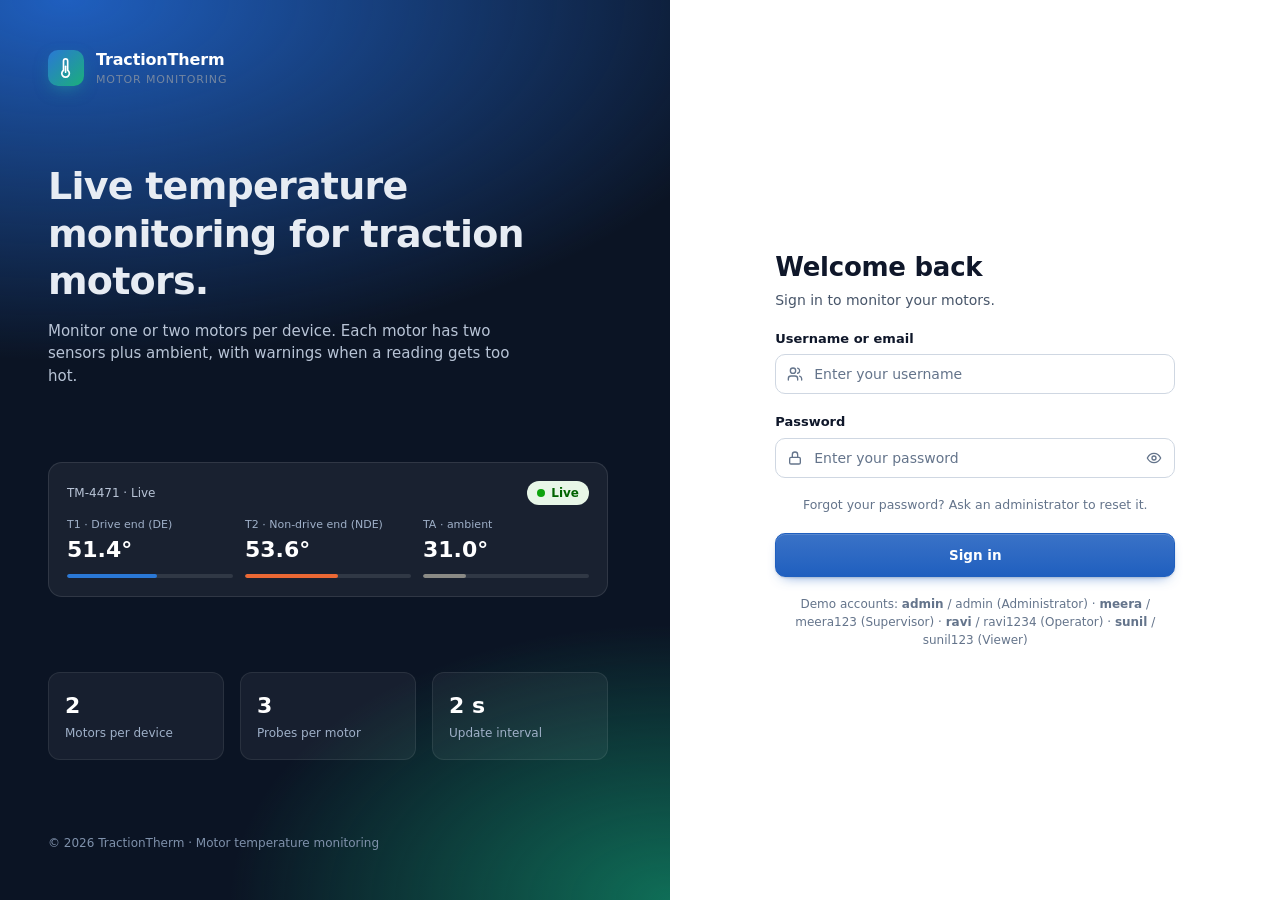
==== commit 4b82aa59: "Profile page added" ====
--- a/activity.html
+++ b/activity.html
@@ -28,6 +28,7 @@
       <div class="nav-label nav-sys">System</div>
       <a href="settings.html"><i data-icon="sliders"></i>Settings</a>
       <div class="nav-label">Account</div>
+      <a href="profile.html"><i data-icon="user"></i>My profile</a>
       <a href="index.html"><i data-icon="logout"></i>Sign out</a>
     </nav>
     <div class="sidebar-foot">
@@ -46,7 +47,7 @@
         <span class="live-tag hide-sm"><span class="pulse"></span>Live</span>
         <a class="icon-btn" href="dashboard.html" aria-label="Alerts"><i data-icon="bell"></i><span class="dot" data-alert-dot hidden></span></a>
         <button class="icon-btn" data-theme-toggle aria-label="Toggle theme"></button>
-        <div class="user-chip"><span class="avatar">AP</span><span class="who"><b>Arun Prakash</b><span>Administrator</span></span></div>
+        <a class="user-chip" href="profile.html" aria-label="My profile"><span class="avatar">AP</span><span class="who"><b>Arun Prakash</b><span>Administrator</span></span></a>
       </div>
     </header>
 
--- a/assets/css/style.css
+++ b/assets/css/style.css
@@ -130,6 +130,8 @@
   background: var(--bg);
   -webkit-font-smoothing: antialiased;
 }
+/* nothing shows until the sign-in is confirmed */
+body[data-page]:not([data-page="login"]):not(.authed) { visibility: hidden; }
 h1, h2, h3, h4 { margin: 0; line-height: 1.25; font-weight: 650; letter-spacing: -.01em; }
 p { margin: 0; }
 a { color: var(--primary); text-decoration: none; }
@@ -478,14 +480,6 @@
 }
 .motor-panel.is-warn { border-color: color-mix(in srgb, var(--warn) 55%, var(--border)); }
 .motor-panel.is-crit { border-color: color-mix(in srgb, var(--crit) 55%, var(--border)); }
-.motor-panel-head {
-  display: flex; align-items: center; justify-content: space-between; gap: 8px;
-  padding: 12px 14px;
-  border-bottom: 1px solid var(--border);
-  background: var(--surface);
-}
-.motor-panel-head b { font-size: 14px; }
-.motor-panel-head .slot { font-size: 11px; color: var(--muted); text-transform: uppercase; letter-spacing: .06em; display: block; }
 
 .t-warn { color: var(--warn-text); }
 .t-crit { color: var(--crit-text); }
@@ -679,6 +673,7 @@
   display: grid; grid-template-columns: repeat(3, minmax(0, 1fr)); gap: 12px;
 }
 .auth-preview .pv span { font-size: 11px; color: #9fb0c8; display: block; }
+.auth-preview .pv span span { display: inline; }
 .auth-preview .pv b { font-size: 22px; color: #fff; font-variant-numeric: tabular-nums; }
 .auth-preview .pv i { display: block; height: 4px; border-radius: 4px; margin-top: 8px; background: rgba(255, 255, 255, .1); overflow: hidden; }
 .auth-preview .pv i::after { content: ""; display: block; height: 100%; width: var(--w, 50%); background: var(--c, #2a78d6); border-radius: 4px; }
@@ -926,7 +921,6 @@
   .chart-tip, .viz-tip { display: none !important; }
 }
 
-@media (max-width: 420px) { .hide-xs { display: none; } }
 
 /* =========================================================
    Chart helpers: predictions, rings, bars
@@ -979,7 +973,6 @@
 .motor-panel[data-pick-motor] { cursor: pointer; transition: box-shadow .15s, border-color .15s; }
 .motor-panel[data-pick-motor]:hover { border-color: var(--border-strong); }
 .motor-panel.is-selected { border-color: var(--primary); box-shadow: 0 0 0 2px var(--primary-soft), 0 0 0 1px var(--primary); }
-#detailTitle { scroll-margin-top: 80px; }
 
 /* device + motor tables */
 .cell-dev { display: flex; align-items: center; gap: 10px; min-width: 0; }
@@ -1133,7 +1126,6 @@
 .role-meter { display: flex; align-items: center; gap: 10px; font-size: 12px; color: var(--text-2); }
 .role-meter .bar { flex: 1; height: 6px; border-radius: 999px; background: var(--surface-3); overflow: hidden; display: block; }
 .role-meter .bar i { display: block; height: 100%; border-radius: 999px; background: var(--primary); }
-.perm-note { display: block; font-size: 11px; color: var(--muted); }
 .perm-check { display: inline-grid; cursor: pointer; }
 .perm-check input { position: absolute; opacity: 0; pointer-events: none; }
 .perm-check span { width: 24px; height: 24px; border-radius: 7px; border: 1.5px solid var(--border-strong); display: grid; place-items: center; color: transparent; background: var(--surface); transition: background .12s, border-color .12s; }
@@ -1183,7 +1175,6 @@
 
 /* very wide screens: keep the content centred instead of hugging the left */
 .content { margin-left: auto; margin-right: auto; }
-.motor-panel-head b { white-space: nowrap; }
 
 /* management tables stack into cards on landscape phones and small tablets too */
 @media (max-width: 1100px) {
@@ -1388,7 +1379,6 @@
 @keyframes aggGrow { from { transform: scaleY(0); } }
 
 /* Test ID */
-.test-tag { display: inline-block; margin-left: 8px; padding: 1px 7px; border-radius: 6px; background: var(--primary-soft); color: var(--primary); font-family: var(--mono); font-size: 11px; font-weight: 700; vertical-align: 1px; }
 .test-id { color: var(--text); }
 .pick-test { margin-bottom: 14px; }
 .pick-test .field { max-width: 280px; }
@@ -1545,8 +1535,6 @@
 /* =========================================================
    3D view (Monitor page): canvas scene with HTML labels on top
    ========================================================= */
-.scene-card .card-head { flex-wrap: wrap; }
-.scene-tabs { padding: 0; }
 .role-tab small { font-size: 11px; font-weight: 600; opacity: .75; }
 .scene {
   position: relative; height: 440px; overflow: hidden;
@@ -1621,6 +1609,8 @@
 .mp-id { display: flex; align-items: center; gap: 8px; min-width: 0; }
 .mp-id .ch-tag { margin: 0; flex: none; font-size: 11px; padding: 2px 7px; }
 .mp-name { font-size: 15px; font-weight: 800; white-space: nowrap; overflow: hidden; text-overflow: ellipsis; }
+/* narrow phones: the motor ID keeps its full width, the channel buttons go smaller */
+@media (max-width: 420px) { .mp-id { gap: 6px; } .mp-name { overflow: visible; } .mp-head { grid-template-columns: minmax(0, 1fr); } }
 .mp-head .verdict-pill { font-size: 11px; padding: 4px 10px; justify-self: end; }
 .mp-meta { font-size: 12px; color: var(--muted); white-space: nowrap; overflow: hidden; text-overflow: ellipsis; min-width: 0; }
 .mp-meta .mono { color: var(--primary); font-weight: 700; font-size: 11px; }
@@ -1667,6 +1657,7 @@
 @media (min-width: 1101px) and (max-width: 1280px) { .motor-table th, .motor-table td, .user-table th, .user-table td { padding-left: 5px; padding-right: 5px; font-size: 12.5px; } }
 /* laptops: every Motors column fits, the row buttons show their icons (names on hover) */
 @media (max-width: 1720px) { .motor-table .row-actions .hide-sm { display: none; } }
+.auth-help { margin: 0; font-size: 12.5px; color: var(--muted); text-align: center; }
 /* Recent motor activity of one device (Monitor widget, device page) */
 .dev-activity { border-top: 1px solid var(--border); padding-top: 12px; }
 .dev-activity .dq-head { display: flex; justify-content: space-between; align-items: baseline; gap: 12px; padding: 0 20px 8px; font-size: 13.5px; }
@@ -1833,13 +1824,6 @@
 @media print { .report-table th, .report-table td { position: static !important; box-shadow: none !important; } }
 @media print { .report-table .rep-act, .report-table .rep-act-h { display: none !important; } }
 /* Monitor page: a live 3D card per device; clicking it opens the device page */
-.mon-card { overflow: hidden; }
-.mon-card .scene canvas { cursor: pointer; }
-.mon-card.is-target { border-color: var(--primary); box-shadow: 0 0 0 2px var(--primary-soft); }
-.mon-head { display: flex; align-items: center; flex-wrap: wrap; justify-content: flex-end; gap: 8px 12px; }
-.mon-head .btn svg { width: 15px; height: 15px; }
-.mon-ch { font-size: 12px; }
-@media (max-width: 640px) { .mon-card .card-head { flex-wrap: wrap; } .mon-head { justify-content: flex-start; } }
 .dev-link { color: inherit; text-decoration: none; }
 .dev-link:hover { color: var(--primary); text-decoration: underline; }
 @media (max-width: 1200px) { .dv-info { grid-template-columns: repeat(3, minmax(0, 1fr)); } .dv-info > div:nth-child(4) { border-left: 0; } .dv-info > div:nth-child(n + 4) { border-top: 1px solid var(--border); } }
@@ -1851,3 +1835,12 @@
   .dv-info > div:nth-child(-n + 2) { border-top: 0; }
   .dv-ch .mp-head, .dv-foot { padding-left: 14px; padding-right: 14px; }
 }
+
+/* ---------- My profile ---------- */
+.profile-grid { display: grid; grid-template-columns: repeat(2, minmax(0, 1fr)); gap: 20px; align-items: stretch; }
+.profile-hero { display: flex; align-items: center; gap: 14px; margin-bottom: 20px; padding-bottom: 18px; border-bottom: 1px solid var(--border); }
+.profile-hero b { display: block; font-size: 17px; margin-bottom: 4px; }
+.profile-pw { display: flex; flex-direction: column; gap: 16px; }
+.profile-pw .form-error { margin: 0; }
+.profile-pw .form-error:not(.show) { display: none; }
+@media (max-width: 900px) { .profile-grid { grid-template-columns: minmax(0, 1fr); } }
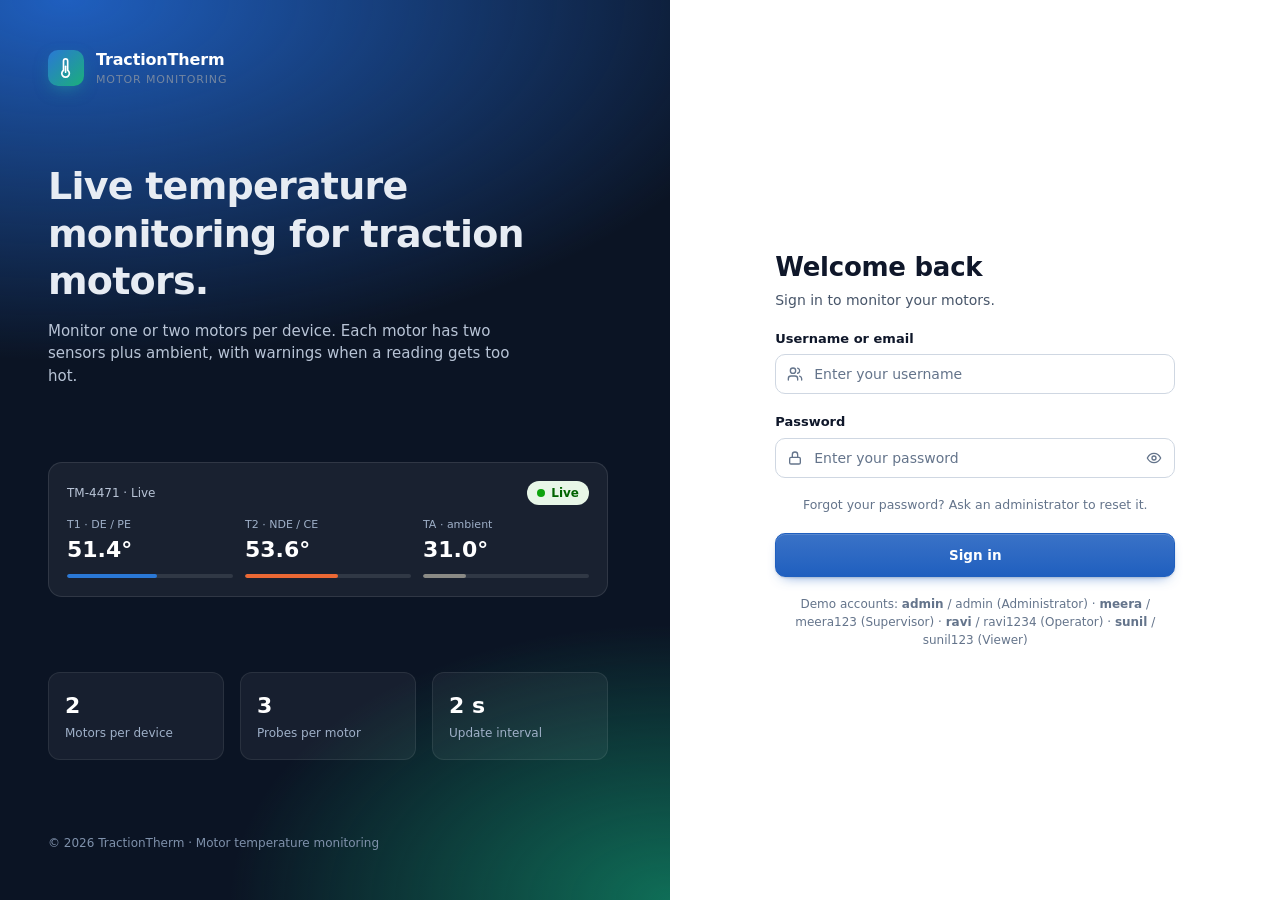
==== commit d117c0d1: "Limits added in teh settings page" ====
--- a/activity.html
+++ b/activity.html
@@ -33,7 +33,7 @@
     </nav>
     <div class="sidebar-foot">
       <div class="sys-status"><span class="pulse"></span>Acquisition running</div>
-      <div style="margin-top:4px">Sampling every 2 s · UI v1.0</div>
+      <div style="margin-top:4px">Sampling every <span data-live-every>2 s</span> · UI v1.0</div>
     </div>
   </aside>
   <div class="scrim"></div>
--- a/assets/css/style.css
+++ b/assets/css/style.css
@@ -850,7 +850,7 @@
 
 /* line chart */
 .chart { position: relative; width: 100%; }
-.chart svg { width: 100%; height: auto; display: block; overflow: visible; }
+.chart-plot > svg { width: 100%; height: auto; display: block; overflow: visible; }
 .chart .gridline { stroke: var(--grid); stroke-width: 1; }
 .chart .baseline { stroke: var(--axis); stroke-width: 1; }
 .chart .tick-label { fill: var(--muted); font-size: 11px; font-variant-numeric: tabular-nums; }
@@ -895,6 +895,8 @@
 .rb-labels span, .rb-ticks span { position: absolute; transform: translateX(-50%); white-space: nowrap; font-variant-numeric: tabular-nums; }
 .rb-labels span { color: var(--warn-text); font-weight: 600; }
 .rb-labels span.fail { color: var(--crit-text); }
+.rb-labels span:not(.fail) { transform: translateX(calc(-100% - 4px)); }
+.rb-labels span.fail { transform: translateX(4px); }
 .rb-ticks span:first-child { transform: none; }
 .rb-unit { font-size: 11px; color: var(--muted); text-align: right; }
 .v-dot { display: inline-grid; place-items: center; width: 20px; height: 20px; border-radius: 50%; }
@@ -1080,7 +1082,7 @@
 .no-perm-motors-create [data-add-motor=""], .no-perm-motors-update [data-add-motor]:not([data-add-motor=""]), .no-perm-motors-update [data-edit-motor], .no-perm-motors-update [data-edit-test],
 .no-perm-motors-update [data-assign-motor], .no-perm-motors-delete [data-del-motor],
 .no-perm-devices-create #addDevice, .no-perm-devices-update [data-edit], .no-perm-devices-delete [data-del], .no-perm-devices-delete #resetDemo,
-.no-perm-limits-update [data-edit-limits], .no-perm-limits-update #termSave, .no-perm-limits-update #termReset, .no-perm-limits-update #condSave, .no-perm-limits-update #condReset,
+.no-perm-limits-update [data-edit-limits], .no-perm-limits-update #termSave, .no-perm-limits-update #termReset, .no-perm-limits-update #condSave, .no-perm-limits-update #condReset, .no-perm-limits-update #recSave, .no-perm-limits-update #recReset, .no-perm-limits-update #liveSave, .no-perm-limits-update #liveReset,
 .no-perm-reports-create #repCsv, .no-perm-reports-create #repPrint, .no-perm-reports-create #mpDownload, .no-perm-reports-create [data-dl-test], .no-perm-reports-create [data-dl-motor-tests], .no-perm-reports-create [data-dl-all-motors],
 .no-perm-monitoring-create .slot-on,
 .no-perm-users-create #addUser, .no-perm-roles-create #addRole, .no-perm-roles-update [data-redit], .no-perm-roles-delete [data-rdel],
@@ -1352,31 +1354,8 @@
 .rt-stats small { margin-left: 4px; color: var(--muted); }
 .rt-live { display: inline-flex; align-items: center; gap: 6px; font-weight: 700; color: var(--ok-text); }
 .rt-live i { width: 8px; height: 8px; border-radius: 50%; background: var(--ok); animation: pulse 1.6s ease-out infinite; }
-
-/* motor page: aggregation graph */
-.agg-chart { position: relative; }
-.agg-svg { display: block; width: 100%; height: auto; overflow: visible; }
-.agg-hit { fill: transparent; }
-/* nested bars (DE, NDE, TA one inside the other) up to each average; values beside the bar in the probe's colour */
-.agg-col { stroke: var(--surface); stroke-width: 1.5; }
-.agg-val { font-size: 10px; font-weight: 700; font-variant-numeric: tabular-nums; dominant-baseline: hanging; pointer-events: none; }
-.agg-bar:hover .agg-col { filter: brightness(1.08); }
-.agg-bar:hover .agg-hit { fill: color-mix(in srgb, var(--text) 5%, transparent); }
-.agg-stats { display: grid; grid-template-columns: repeat(4, minmax(0, 1fr)); border-top: 1px solid var(--border); }
-.agg-stats > div { padding: 12px 20px; display: grid; gap: 2px; min-width: 0; }
-.agg-stats > div + div { border-left: 1px solid var(--border); }
-.agg-stats span { font-size: 12px; font-weight: 600; color: var(--text-2); display: flex; align-items: center; gap: 6px; }
-.agg-stats span i { width: 10px; height: 3px; border-radius: 2px; }
-.agg-stats b { font-size: 18px; }
-.agg-stats small { font-size: 12px; color: var(--muted); }
-@media (max-width: 640px) {
-  .agg-stats { grid-template-columns: repeat(2, minmax(0, 1fr)); }
-  .agg-stats > div:nth-child(3) { border-left: 0; }
-  .agg-stats > div:nth-child(n + 3) { border-top: 1px solid var(--border); }
-  .rt-stats { padding: 12px 16px 0; gap: 6px 14px; }
-}
-body.anim-in .agg-col { transform-box: fill-box; transform-origin: bottom; animation: aggGrow .8s ease-out both .2s; }
-@keyframes aggGrow { from { transform: scaleY(0); } }
+@media (max-width: 640px) { .rt-stats { padding: 12px 16px 0; gap: 6px 14px; } }
+
 
 /* Test ID */
 .test-id { color: var(--text); }
@@ -1757,7 +1736,7 @@
 .dv-ch .mp-name:hover { color: var(--primary); text-decoration: underline; }
 .dv-ch .readings { border-bottom: 1px solid var(--border); }
 .dv-chart { padding: 12px 14px 4px; }
-/* each half carries the motor page's sections: real-time, aggregation, test history */
+/* each half carries the motor page's sections: real-time, test history */
 .dv-split-head { display: flex; align-items: flex-end; justify-content: space-between; flex-wrap: wrap; gap: 10px 16px; margin-bottom: -6px; }
 .dv-split-head h3 { font-size: 16px; }
 .dv-split-head .muted { font-size: 12px; }
@@ -1769,9 +1748,6 @@
 .dv-sec-h { display: flex; align-items: baseline; flex-wrap: wrap; gap: 4px 10px; padding: 12px 18px 0; }
 .dv-sec-h b { font-size: 14px; }
 .dv-sec-h span { font-size: 12px; color: var(--muted); }
-.dv-ch .agg-stats { grid-template-columns: repeat(2, minmax(0, 1fr)); }
-.dv-ch .agg-stats > div:nth-child(3) { border-left: 0; }
-.dv-ch .agg-stats > div:nth-child(n + 3) { border-top: 1px solid var(--border); }
 /* test history inside a half: always the card layout (the half is too narrow for 8 columns) */
 .dv-ch .hist-table thead { display: none; }
 .dv-ch .hist-table, .dv-ch .hist-table tbody, .dv-ch .hist-table tr, .dv-ch .hist-table td { display: block; width: 100%; }
@@ -1844,3 +1820,137 @@
 .profile-pw .form-error { margin: 0; }
 .profile-pw .form-error:not(.show) { display: none; }
 @media (max-width: 900px) { .profile-grid { grid-template-columns: minmax(0, 1fr); } }
+
+/* Settings: recording interval */
+.rec-body { display: grid; gap: 12px; }
+.rec-row { display: flex; flex-wrap: wrap; align-items: center; gap: 12px; }
+.rec-custom { width: 120px; }
+.rec-custom[hidden] { display: none; }
+.rec-note { margin: 0; font-size: 12.5px; }
+@media (max-width: 640px) { .rec-row .segmented { width: 100%; } .rec-row .segmented label { flex: 1; text-align: center; padding-left: 4px; padding-right: 4px; } }
+
+/* the table under each graph */
+.chart-plot { position: relative; }
+.chart-table { margin-top: 14px; max-height: 280px; overflow: auto; border: 1px solid var(--border); border-radius: var(--radius-sm); }
+.chart-tbl { font-size: 13px; }
+.chart-tbl th { position: sticky; top: 0; z-index: 1; background: var(--surface); white-space: nowrap; }
+.chart-tbl td.num, .chart-tbl th.num { text-align: right; font-variant-numeric: tabular-nums; }
+.chart-tbl .sw { display: inline-block; width: 10px; height: 3px; border-radius: 2px; margin-right: 6px; vertical-align: middle; }
+.chart-tbl-note { margin: 0; padding: 8px 12px; font-size: 12px; }
+.chart-table .chart-tbl-note { position: sticky; bottom: 0; background: var(--surface); border-top: 1px solid var(--border); }
+.rise-tbl .verdict-pill { font-size: 11px; padding: 3px 8px; }
+.chart-tbl td.tbl-time { font-variant-numeric: tabular-nums; white-space: nowrap; }
+
+/* Download: PDF or Excel */
+.fmt-pick { display: grid; grid-template-columns: repeat(2, minmax(0, 1fr)); gap: 12px; }
+.fmt-btn { display: grid; justify-items: start; gap: 4px; padding: 16px; border: 1px solid var(--border-strong, var(--border)); border-radius: var(--radius-sm); background: var(--surface); color: var(--text); text-align: left; cursor: pointer; font: inherit; }
+.fmt-btn:hover, .fmt-btn:focus-visible { border-color: var(--primary); background: var(--primary-soft); outline: none; }
+.fmt-btn svg { width: 22px; height: 22px; color: var(--primary); }
+.fmt-btn b { font-size: 15px; }
+.fmt-btn span { font-size: 12px; color: var(--muted); }
+@media (max-width: 480px) { .fmt-pick { grid-template-columns: minmax(0, 1fr); } }
+
+/* Settings: motor type picker and the settle rule */
+.type-bar { display: flex; flex-wrap: wrap; align-items: center; justify-content: space-between; gap: 10px 16px; }
+.type-bar > div:first-child { display: grid; gap: 2px; }
+.type-bar .muted { font-size: 12px; }
+.type-tag { margin-left: 8px; padding: 2px 8px; border-radius: 999px; background: var(--primary-soft); color: var(--primary); font-size: 11.5px; font-weight: 700; vertical-align: 2px; }
+.settle-rule { display: grid; gap: 10px; margin: 0 20px; padding: 14px 16px; border: 1px solid var(--border); border-radius: var(--radius-sm); background: var(--surface-2); }
+.settle-head { display: flex; flex-wrap: wrap; align-items: center; gap: 8px 10px; }
+.settle-head .muted { font-size: 12px; }
+.settle-row { display: flex; flex-wrap: wrap; align-items: center; gap: 8px 10px; font-size: 13.5px; }
+.settle-row .input-unit { width: 140px; }
+.settle-row .input-unit .input { padding-right: 70px; }
+.settle-live { font-size: 12.5px; }
+@media (max-width: 640px) { .settle-rule { margin: 0 16px; } .type-bar .segmented { width: 100%; } .type-bar .segmented label { flex: 1; text-align: center; } }
+
+.rise-table { margin-top: 18px; padding-top: 14px; border-top: 1px solid var(--border); }
+
+/* the test sheet: the report's fields in the app's own table and graph style */
+.sheet-meta { display: flex; flex-wrap: wrap; gap: 6px 18px; margin-bottom: 12px; font-size: 13px; color: var(--text-2); }
+.sheet-meta b { color: var(--text); }
+.sheet { display: grid; grid-template-columns: max-content minmax(280px, max-content) minmax(320px, 1fr); gap: 18px; align-items: start; }
+.sheet-box { border: 1px solid var(--border); border-radius: var(--radius-sm); }
+.sheet-tbl, .sheet-sum { font-size: 13px; }
+.sheet-tbl th, .sheet-tbl td, .sheet-sum th, .sheet-sum td { padding: 8px 14px; white-space: nowrap; }
+.sheet-tbl td.num, .sheet-tbl th.num, .sheet-sum td.num, .sheet-sum th.num { text-align: right; font-variant-numeric: tabular-nums; }
+.sheet .t-ok { color: var(--ok-text); font-weight: 600; }
+.sheet-sum .verdict-pill { font-size: 11px; padding: 3px 8px; }
+.sheet-side .chart-tbl-note { padding: 8px 2px 0; max-width: 420px; }
+.sheet-graph { min-width: 0; }
+.sheet-axis { text-align: center; font-size: 12px; margin-top: 2px; }
+.tg-acts { display: flex; gap: 8px; flex-wrap: wrap; }
+@media (max-width: 1400px) { .sheet { grid-template-columns: max-content minmax(0, 1fr); } .sheet-graph { grid-column: 1 / -1; } }
+@media (max-width: 720px) { .sheet { grid-template-columns: minmax(0, 1fr); } .sheet-sum td { white-space: normal; } }
+
+/* Results: a test's calculated results next to its graph and table */
+.tg-body { display: grid; grid-template-columns: minmax(0, 1fr) minmax(260px, 340px); gap: 18px; align-items: start; }
+.calc-tbl { font-size: 13px; border: 1px solid var(--border); border-radius: var(--radius-sm); }
+.calc-tbl th { white-space: nowrap; }
+.calc-tbl td.num, .calc-tbl th.num { text-align: right; font-variant-numeric: tabular-nums; font-weight: 600; }
+.calc-tbl .t-ok { color: var(--ok-text); }
+.calc-tbl .verdict-pill { font-size: 11px; padding: 3px 8px; }
+.tg-calc .chart-tbl-note { padding: 8px 2px 0; }
+@media (max-width: 1000px) { .tg-body { grid-template-columns: minmax(0, 1fr); } }
+
+/* Vibration readings */
+.vib-side { margin: 0 0 14px; }
+.vib-side .input-unit .input { padding-right: 52px; }
+.vib-btn { white-space: nowrap; }
+.mh-verdict .vib-btn { margin-top: 2px; }
+.panel-heat.stopped .vib-btn { margin-left: auto; }
+.dv-about .vib-btn { justify-self: start; }
+.vib-ask { font-weight: 600; }
+
+/* Results: every test as a sheet, one below another */
+.res-filters { display: flex; flex-wrap: wrap; align-items: flex-end; gap: 12px 16px; }
+.res-filters .field { min-width: 200px; }
+.res-filters #resCount { margin-left: auto; font-size: 13px; padding-bottom: 10px; }
+.res-list { display: grid; gap: 16px; }
+.res-test.is-open { outline: 2px solid var(--primary); outline-offset: -1px; }
+@media (max-width: 640px) { .res-filters .field { min-width: 0; flex: 1 1 140px; } .res-filters #resCount { margin-left: 0; } }
+
+/* the device's one ambient sensor (TA), in the middle between its two channels */
+.motor-slots.has-ta { grid-template-columns: minmax(0, 1fr) 128px minmax(0, 1fr); }
+.dv-split { grid-template-columns: minmax(0, 1fr) 128px minmax(0, 1fr); }
+.ta-center { align-self: center; display: grid; justify-items: center; gap: 6px; padding: 16px 10px; text-align: center; border: 1px dashed var(--border-strong, var(--border)); border-radius: var(--radius-sm); background: var(--surface-2); }
+.ta-center .r-label { display: inline-flex; align-items: center; gap: 6px; font-size: 13px; font-weight: 700; color: var(--text-2); }
+.ta-center .probe-key { width: 10px; height: 10px; border-radius: 50%; background: var(--probe); }
+.ta-center .r-value { font-size: 26px; font-weight: 800; letter-spacing: -.01em; }
+.ta-center .r-value small { font-size: 13px; font-weight: 600; color: var(--muted); margin-left: 2px; }
+.ta-center .ta-sub { font-size: 11.5px; line-height: 1.35; color: var(--muted); }
+.dv-ta { align-self: start; position: sticky; top: 96px; margin-top: 168px; } /* level with the channels' DE / NDE readings */
+.readings.no-ta { grid-template-columns: repeat(2, minmax(0, 1fr)); }
+@media (max-width: 900px) {
+  .dv-split, .motor-slots.has-ta { grid-template-columns: minmax(0, 1fr); }
+  .dv-ta { position: static; margin-top: 0; }
+  .ta-center { grid-auto-flow: column; justify-content: center; align-items: center; gap: 12px; padding: 10px 14px; }
+  .ta-center .ta-sub br { display: none; }
+}
+
+/* pagination under every list table */
+.table tr.pg-hide { display: none !important; }
+.pager { display: flex; flex-wrap: wrap; align-items: center; justify-content: space-between; gap: 8px 12px; padding: 10px 16px; border-top: 1px solid var(--border); font-size: 13px; color: var(--muted); }
+.pager-info b { color: var(--text); font-variant-numeric: tabular-nums; }
+.pager-btns { display: flex; flex-wrap: wrap; align-items: center; gap: 4px; }
+.pager-btns .btn { min-width: 34px; justify-content: center; }
+.pager-gap { padding: 0 4px; }
+@media print { .table tr.pg-hide { display: table-row !important; } .pager { display: none; } }
+@media (max-width: 640px) { .pager { justify-content: center; } .pager-info { width: 100%; text-align: center; } }
+/* Results: a whole row opens its test; the opened test's full details */
+.report-table tr.rep-row { cursor: pointer; }
+.report-table tr.rep-row:hover td { background: var(--surface-2); }
+.test-details { padding: 0 20px 20px; }
+.test-details h4 { margin: 4px 0 10px; font-size: 14px; }
+.td-grid { display: grid; grid-template-columns: repeat(auto-fill, minmax(190px, 1fr)); gap: 0; margin: 0; border: 1px solid var(--border); border-radius: var(--radius-sm); overflow: hidden; }
+.td-grid > div { padding: 8px 12px; border-right: 1px solid var(--border); border-bottom: 1px solid var(--border); margin: 0 -1px -1px 0; }
+.td-grid dt { font-size: 11.5px; color: var(--muted); margin-bottom: 2px; }
+.td-grid dd { margin: 0; font-weight: 600; font-size: 13.5px; word-break: break-word; }
+
+/* interval choices: wrap onto two rows on narrow phones instead of running off the screen */
+.rec-row .segmented { max-width: 100%; flex-wrap: wrap; }
+@media (max-width: 420px) {
+  .rec-row .segmented { display: grid; grid-template-columns: repeat(3, minmax(0, 1fr)); width: 100%; }
+  .rec-row .segmented label { text-align: center; }
+  .rec-row .rec-custom { width: 100%; }
+}
